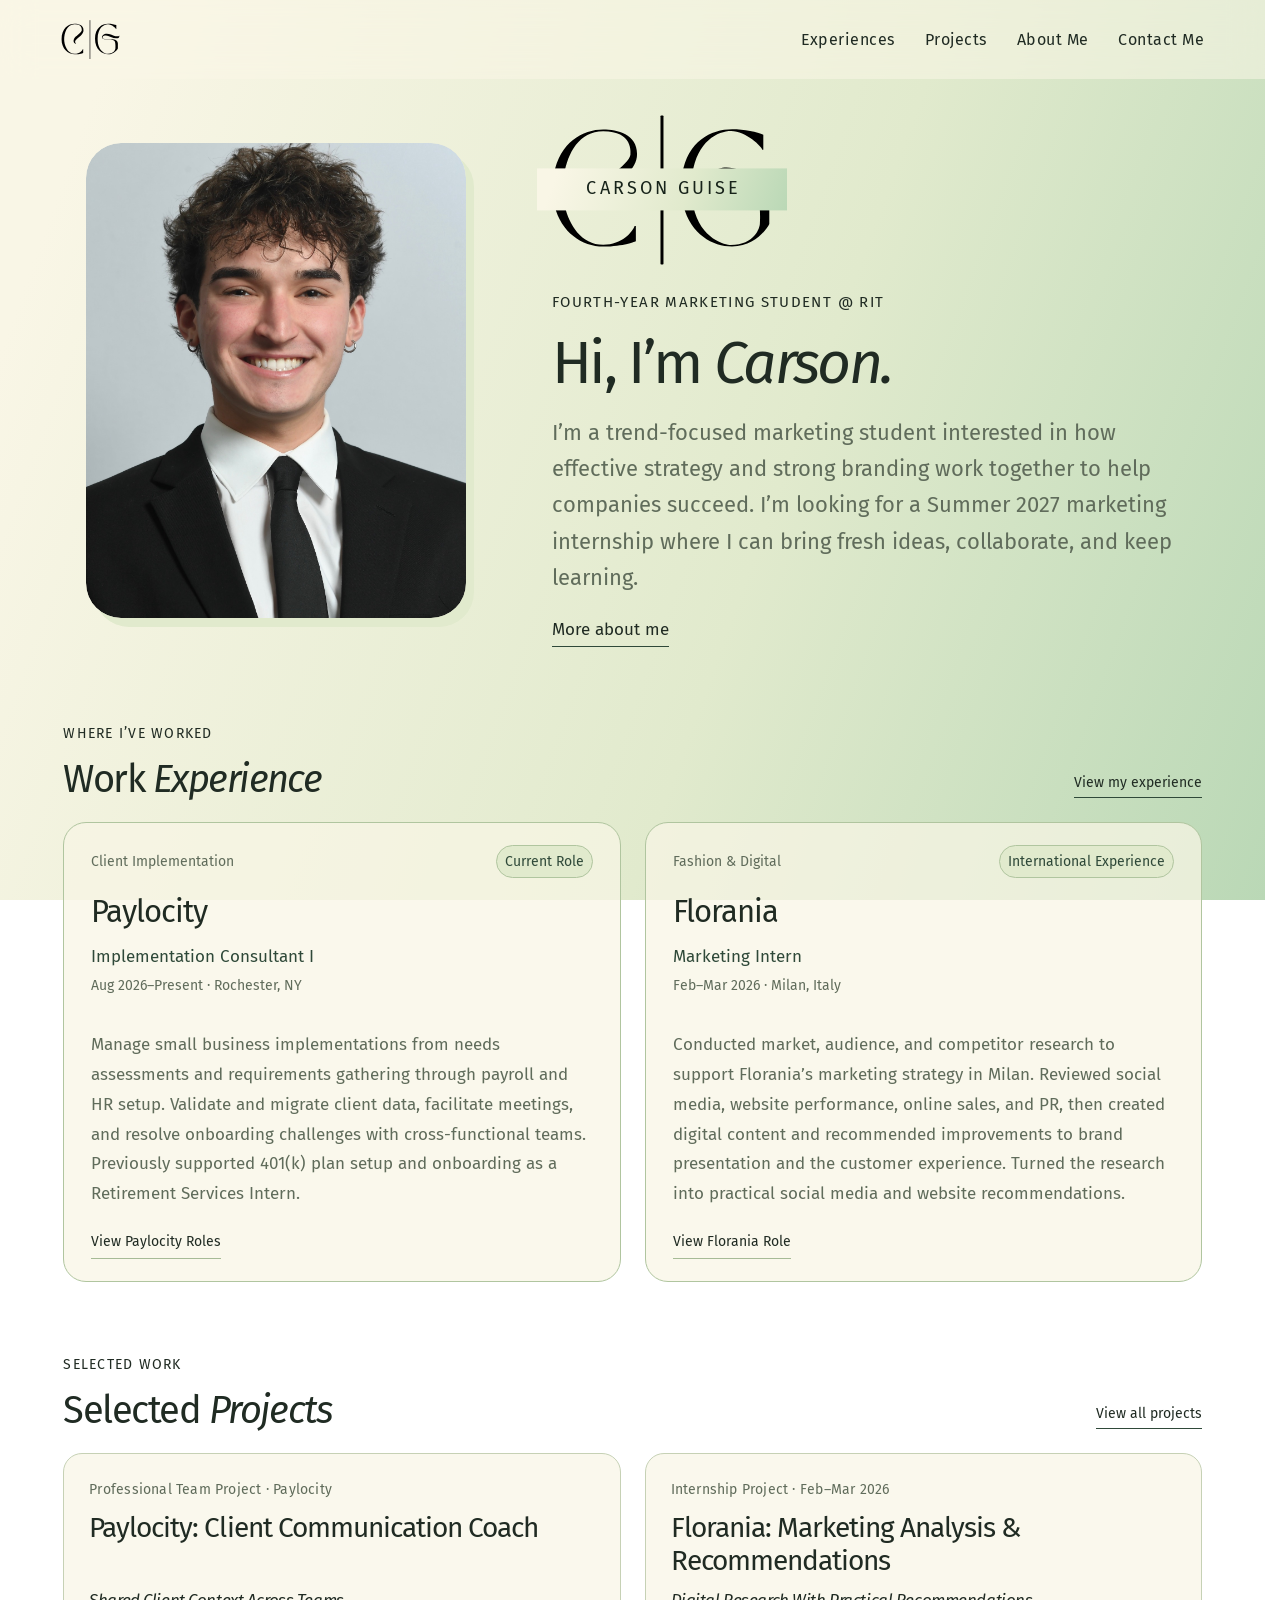
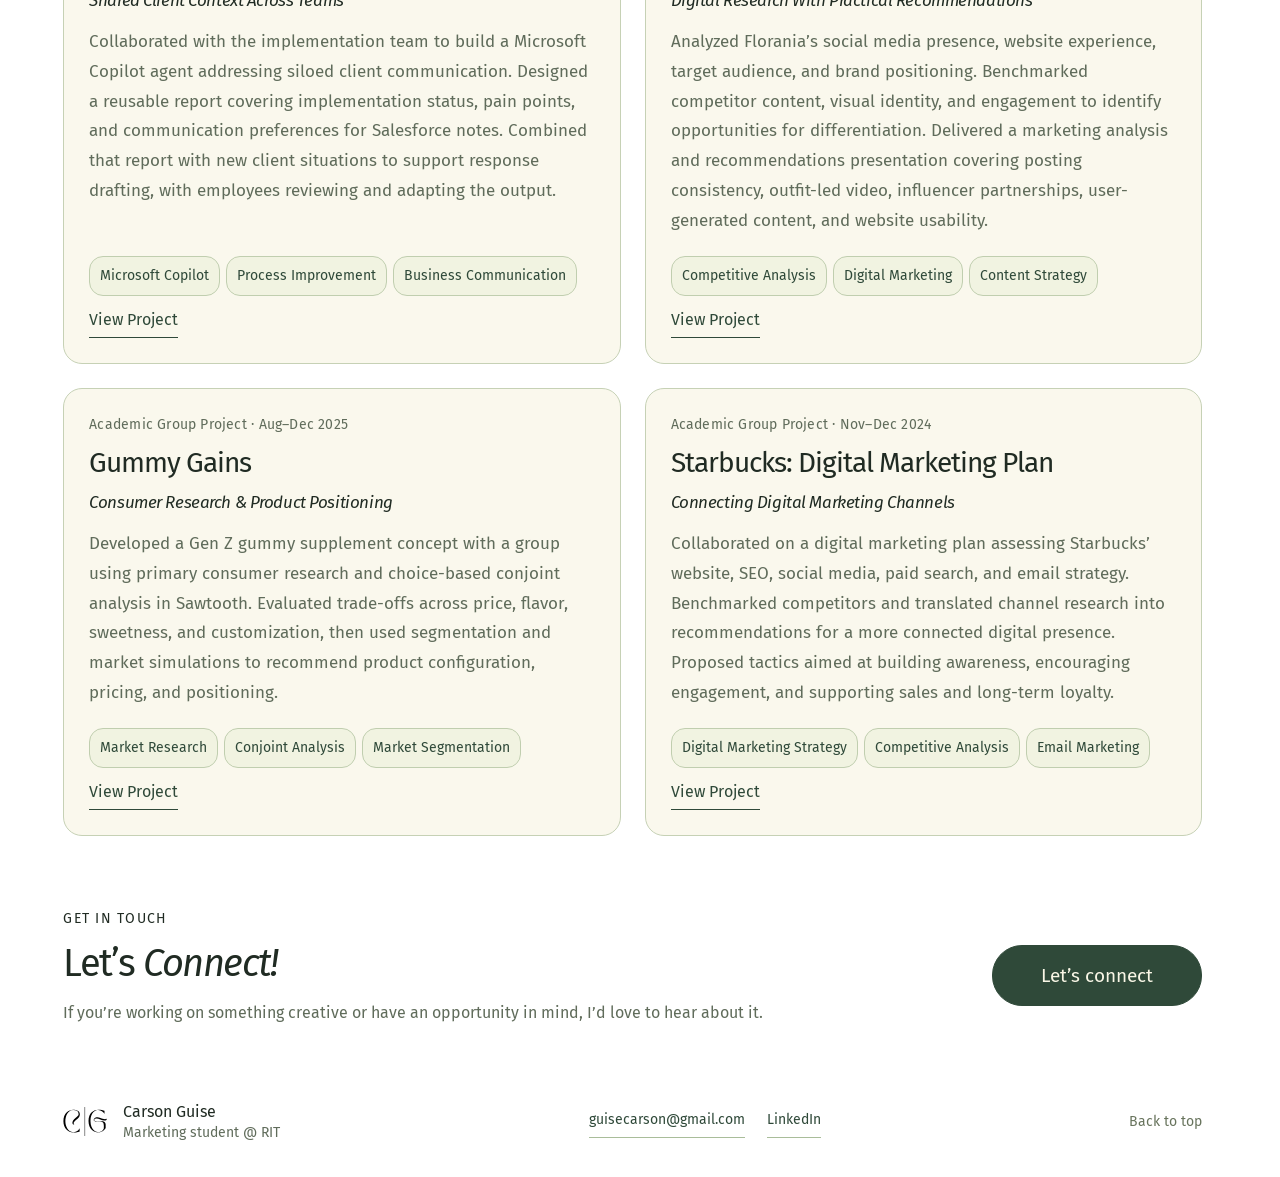
==== index.html @ 983318c9 "11/11 Updated Home Page Projects" ====
<!doctype html>
<html lang="en">
<head>
  <meta charset="utf-8">
  <meta name="viewport" content="width=device-width, initial-scale=1">
  <meta name="robots" content="noindex,nofollow">
  <meta name="description" content="Meet Carson Guise, a fourth-year RIT Marketing student. Explore professional experiences and selected marketing projects.">
  <meta name="theme-color" content="#f9f6e6">
  <title>Carson Guise — RIT Marketing Portfolio</title>
  <link rel="icon" href="cg-full.svg" type="image/svg+xml">
  <link rel="preload" href="FiraSans-Regular.woff" as="font" type="font/woff" crossorigin>
  <style id="portfolio-styles">
@font-face{font-family:'Fira Sans';src:url('FiraSans-Regular.woff') format('woff');font-weight:400;font-style:normal;font-display:swap}
@font-face{font-family:'Fira Sans';src:url('FiraSans-Medium.woff') format('woff');font-weight:500;font-style:normal;font-display:swap}
@font-face{font-family:'Fira Sans';src:url('FiraSans-SemiBold.woff') format('woff');font-weight:600 800;font-style:normal;font-display:swap}
@font-face{font-family:'Fira Sans';src:url('FiraSans-Italic.woff') format('woff');font-weight:400 600;font-style:italic;font-display:swap}
:root{--cream:#f9f6e6;--middle:#e1eacd;--green:#bad8b6;--forest:#2f4939;--ink:#202b23;--muted:#606c5b;--line:#cbd4bb;--soft:#edf0db;--sans:'Fira Sans',Arial,sans-serif;--serif:var(--sans)}
*{box-sizing:border-box}html{scroll-behavior:smooth;scroll-padding-top:100px}body{margin:0;background:var(--cream);color:var(--ink);font-family:var(--sans);-webkit-font-smoothing:antialiased}a{color:inherit;text-decoration:none}button,input{font:inherit}button{cursor:pointer}img{max-width:100%}button,a,input,summary{-webkit-tap-highlight-color:transparent}a:focus-visible,button:focus-visible,input:focus-visible,summary:focus-visible{outline:3px solid var(--forest);outline-offset:5px}::selection{background:var(--green);color:var(--ink)}[hidden]{display:none!important}em,.serif{font-family:var(--sans);font-style:italic;font-weight:400}p{line-height:1.7}.skip-link{position:fixed;top:-80px;left:20px;background:var(--forest);color:var(--cream);z-index:100;padding:14px 20px;border-radius:12px}.skip-link:focus{top:15px}.site-header{height:79px;padding:0 4.8%;display:flex;justify-content:space-between;align-items:center;gap:20px;border-bottom:0;position:sticky;top:0;z-index:10;background:#f9f6e6f5;backdrop-filter:blur(12px)}.identity{display:flex;align-items:center;padding:6px 0}.identity img{width:60px;height:39px;object-fit:contain}nav{display:flex;align-items:center;gap:30px;font-size:16px;font-weight:400;letter-spacing:.03em}nav a{position:relative;padding:10px 0}nav a:after{content:'';position:absolute;bottom:4px;left:0;right:100%;height:1px;background:var(--forest);transition:right .2s}nav a:hover:after{right:0}.student-label{margin:0 0 15px;display:inline-flex;align-items:center;gap:10px;font-size:16px;letter-spacing:.06em}.status-dot{width:7px;height:7px;background:var(--forest);border-radius:50%;display:inline-block}.button{display:inline-flex;align-items:center;justify-content:center;gap:28px;padding:13px 21px;font-size:16px;border:1px solid var(--forest);border-radius:30px;transition:background .2s,transform .2s}.button:hover{transform:translateY(-3px)}.button.primary{background:var(--forest);color:var(--cream)}.button.primary:hover{background:#1f3829}.button.secondary{background:#f9f6e64d;color:var(--forest);border-color:#6c8667}.button.secondary:hover{background:var(--cream)}
.page-section{padding:80px 5%}.eyebrow{text-transform:uppercase;letter-spacing:.09em;font-size:14px;font-weight:400;line-height:1.6;margin:0 0 20px;display:flex;gap:13px;align-items:center}.eyebrow>span{font-size:14px;border:1px solid #a8ba9d;border-radius:50%;width:24px;height:24px;display:inline-flex;align-items:center;justify-content:center;flex:none}.section-heading{display:flex;justify-content:space-between;align-items:flex-end;gap:30px;margin-bottom:32px}.section-heading :is(h1,h2),.about-section :is(h1,h2),.more-section h2{font-size:clamp(34px,3.5vw,51px);font-weight:400;line-height:1.13;letter-spacing:-.035em;margin:0}.section-heading>p{font-size:16px;color:var(--muted);margin:0 0 3px;max-width:280px}.work-section{background:linear-gradient(var(--cream) 35%,#edf0d9 100%)}.work-controls{display:flex;justify-content:space-between;align-items:center;gap:20px;flex-wrap:wrap;padding:18px 0;border-block:0}.filters{display:flex;flex-wrap:wrap;gap:6px}.filter{font-size:14px;line-height:1.4;border:1px solid transparent;border-radius:25px;background:transparent;color:var(--muted);padding:10px 13px;transition:background .18s,border-color .18s}.filter:hover{border-color:#a6bea0;background:var(--middle)}.filter.active{background:var(--forest);color:var(--cream);border-color:var(--forest)}.filter>span{font-size:14px;margin-left:8px;opacity:.8}.search-box{display:flex;align-items:center;gap:11px;border:1px solid #bbc9ad;background:#f9f6e670;border-radius:25px;padding:10px 14px;min-width:215px;color:#53674e}.search-box input{border:0;outline:0;background:transparent;color:var(--ink);font-size:14px;width:175px;line-height:1.4;padding:0}.search-box input::placeholder{color:#65735d}.search-box:focus-within{outline:2px solid var(--forest);outline-offset:2px}.search-box input:focus-visible{outline:0}.result-count{font-size:14px;color:var(--muted);margin:17px 2px 25px}.project-grid{display:grid;grid-template-columns:1fr 1fr;gap:27px}.project-card{min-width:0;border:1px solid #c6d1b5;border-radius:22px;background:var(--cream);overflow:hidden;transition:border-color .2s,box-shadow .2s}.project-card:hover{border-color:#91ad83;box-shadow:0 5px 16px #47613f0d}.project-open{display:block;height:100%;padding:11px}.project-open:focus-visible{outline-offset:-5px;border-radius:20px}.cover{height:310px;padding:24px 26px;position:relative;display:flex;flex-direction:column;justify-content:space-between;overflow:hidden;border-radius:14px}.cover-kicker{font-size:14px;letter-spacing:.1em;position:relative;z-index:2;line-height:1.5}.cover-foot{font-size:14px;letter-spacing:.08em;display:flex;align-items:center;justify-content:space-between;position:relative;z-index:2;line-height:1.5}.cover-foot>span{font-size:18px;line-height:.7}.aeop-cover{background:var(--forest);color:var(--cream)}.aeop-headline{font-size:clamp(30px,3.2vw,46px);line-height:1.1;letter-spacing:-.035em;font-weight:400;position:relative;z-index:1;margin-top:8px}.aeop-headline>span{color:var(--green)}.aeop-stat{display:flex;align-items:flex-end;gap:18px;position:relative;z-index:1}.aeop-stat strong{font-size:47px;font-weight:400;letter-spacing:-.055em;line-height:1.2;color:var(--green)}.aeop-stat strong span{font-size:28px}.aeop-stat>span{font-size:14px;max-width:90px;line-height:1.5;padding-bottom:7px}.aeop-cover:after{content:'';position:absolute;height:275px;width:275px;right:-170px;top:40px;border:1px solid #a9c4a15c;border-radius:50%;box-shadow:0 0 0 25px #2f4939,0 0 0 26px #a9c4a13c,0 0 0 51px #2f4939,0 0 0 52px #a9c4a13c}.gummy-cover{background:var(--middle);color:var(--forest)}.gummy-word{font-size:43px;line-height:1.05;letter-spacing:-.045em;position:relative;z-index:1}.gummy-shapes{position:absolute;display:flex;gap:10px;right:23px;bottom:51px;transform:rotate(-15deg)}.gummy-shapes i{width:58px;height:85px;border-radius:25px;background:#90b28a;box-shadow:inset 3px 4px 6px #ffffff60,inset -5px -5px 8px #254c2625}.gummy-shapes i:nth-child(2){background:var(--green);margin-top:-18px}.gummy-shapes i:nth-child(3){background:#799e74}.gummy-shapes i:nth-child(4){background:#c7dbb2;margin-top:-18px}.chanel-cover{padding:0;background:#e2b8c7}.chanel-cover>img{width:100%;height:100%;object-fit:cover;object-position:center 6%;transition:transform .35s}.concept-badge{position:absolute;left:14px;bottom:14px;border:1px solid #f9f6e6c0;border-radius:20px;background:var(--cream);padding:8px 12px;color:var(--ink);font-size:14px;letter-spacing:.04em;line-height:1.4}.eras-cover{background:#c9dbc1;color:var(--forest)}.ticket-art{position:relative;background:var(--cream);border:1px solid #738a66;border-radius:10px;padding:17px 23px;margin:9px 9px;transform:rotate(-4deg)}.ticket-art:before,.ticket-art:after{content:'';position:absolute;width:20px;height:20px;border:1px solid #738a66;background:#c9dbc1;border-radius:50%;top:calc(50% - 10px)}.ticket-art:before{left:-11px;clip-path:inset(0 0 0 50%)}.ticket-art:after{right:-11px;clip-path:inset(0 50% 0 0)}.ticket-art>span{font-size:14px;letter-spacing:.08em}.ticket-art strong{display:block;font-size:37px;line-height:1.1;letter-spacing:-.04em;font-weight:400;margin:20px 0 17px}.ticket-bottom{display:flex;justify-content:space-between;align-items:center;gap:15px;border-top:1px dashed #879c77;padding-top:12px;font-size:14px;letter-spacing:.04em}.barcode{width:80px;height:23px;display:inline-block;background:repeating-linear-gradient(90deg,var(--forest) 0 1px,transparent 1px 3px,var(--forest) 3px 5px,transparent 5px 6px,var(--forest) 6px 7px,transparent 7px 10px)}.kgh-cover{background:#dbe6c8;color:var(--forest)}.kgh-headline{font-size:43px;line-height:1.06;letter-spacing:-.035em;margin-top:8px;position:relative;z-index:1}.kgh-total{display:flex;flex-direction:column;gap:6px;position:relative;z-index:1}.kgh-total strong{font-weight:400;letter-spacing:-.055em;font-size:58px;line-height:1.1}.kgh-total>span{font-size:14px;letter-spacing:.1em}.kgh-cover:after{content:'♡';font-size:250px;position:absolute;right:20px;top:55px;line-height:1;color:#bdd2b08c;transform:rotate(10deg)}.ethel-cover{background:#bad8b6;color:#2c4731}.ethel-word{font-size:53px;line-height:.98;letter-spacing:-.055em;position:relative;z-index:1}.ethel-path{display:flex;gap:13px;align-items:center;position:relative;z-index:1}.ethel-path span{font-size:14px}.ethel-path i{font-size:17px;font-style:normal}.ethel-cover:after{content:'';height:280px;width:280px;border:1px solid #486c4b50;border-radius:50%;position:absolute;right:-155px;top:40px;box-shadow:0 0 0 18px #bad8b6,0 0 0 19px #486c4b30,0 0 0 38px #bad8b6,0 0 0 39px #486c4b30}.card-meta,.card-title-row,.card-subtitle,.card-summary,.card-bottom{margin-left:13px;margin-right:13px}.card-meta{display:flex;justify-content:space-between;gap:12px;margin-top:20px;margin-bottom:13px;font-size:14px;line-height:1.5;letter-spacing:.015em;color:var(--muted)}.card-meta>span:last-child{white-space:nowrap}.card-title-row{display:flex;justify-content:space-between;align-items:center;gap:12px}.card-title-row h2{font-size:28px;font-weight:400;letter-spacing:-.035em;margin:0}.card-subtitle{font-size:19px;font-weight:400;font-style:italic;line-height:1.35;letter-spacing:-.025em;margin-top:7px;margin-bottom:12px}.card-summary{color:var(--muted);font-size:16px;line-height:1.7;max-width:470px;margin-top:0;margin-bottom:21px;min-height:41px}.card-bottom{display:flex;justify-content:space-between;align-items:flex-start;gap:20px;padding:15px 0 10px;border-top:1px solid var(--line);font-size:14px;line-height:1.5}.card-bottom>span:first-child{font-weight:500}.card-bottom>span:last-child{white-space:nowrap;color:var(--forest)}.empty-state{text-align:center;background:var(--middle);border-radius:25px;padding:50px 20px}.empty-state>span{font-size:50px;line-height:1}.empty-state h3{font-weight:400;font-size:29px;letter-spacing:-.035em;margin:15px 0}.empty-state p{font-size:16px;color:var(--muted);margin-bottom:25px}
.about-section{display:grid;grid-template-columns:1.4fr 1fr;gap:9%;align-items:center;border-top:0;padding-top:90px;padding-bottom:85px}.about-intro :is(h1,h2){margin-bottom:25px}.about-intro :is(h1,h2) em,.more-section h2 em{color:#658a5c}.about-intro>p{font-size:17px;line-height:1.8;color:#4f604a;max-width:590px;margin:0 0 19px}.about-intro>.about-lead{font-size:22px;line-height:1.4;letter-spacing:-.02em;color:var(--ink);margin:0 0 23px}.about-intro>.eyebrow{font-size:14px;margin-bottom:20px}.about-tags{display:flex;gap:7px;flex-wrap:wrap;margin:22px 0 17px}.about-tags>span{border:1px solid #bfceaf;border-radius:22px;padding:8px 12px;font-size:14px;background:#e1eacd60}.text-link{display:inline-flex;align-items:center;justify-content:space-between;gap:35px;border-bottom:1px solid var(--forest);padding:7px 0;font-size:16px}.text-link>span{font-size:16px}.portrait{position:relative;margin:0 0 30px}.portrait>img{display:block;aspect-ratio:3/4;object-fit:cover;object-position:50% 30%;width:100%;height:auto;border-radius:46px;box-shadow:11px 12px 0 var(--middle)}.portrait figcaption{position:absolute;bottom:-22px;right:18px;background:var(--green);border:1px solid #8aa881;border-radius:14px;padding:13px 21px;transform:rotate(5deg);font-size:17px;box-shadow:2px 3px 0 #354a2c15}.portrait figcaption>span{margin-left:24px;font-size:23px}
.experience-section{background:var(--middle);border-block:0}.more-section{display:grid;grid-template-columns:1fr 1.2fr;gap:7%;align-items:center;padding-top:75px;padding-bottom:75px}.more-heading>p:last-child{font-size:17px;color:var(--muted);line-height:1.8;margin:22px 0 0}.music-note{display:grid;grid-template-columns:150px 1fr;gap:26px;align-items:center;background:#e1eacd80;border:1px solid var(--line);border-radius:28px;padding:28px;position:relative}.music-note>.record{width:150px;height:150px;border-radius:50%;background:repeating-radial-gradient(circle,#2f4939 0 3px,#3a5141 3px 4px,#2f4939 4px 7px);display:grid;place-items:center;transform:rotate(-10deg);box-shadow:3px 6px 0 #354a2c1a}.record>span{display:grid;place-content:center;width:60px;height:60px;line-height:1.3;border-radius:50%;background:var(--green);text-align:center;font-size:14px;letter-spacing:.04em;color:var(--forest)}.music-note .eyebrow{font-size:14px;letter-spacing:.07em;margin-bottom:9px}.music-note h3{font-size:33px;font-weight:400;line-height:1.06;letter-spacing:-.04em;margin:0 0 15px}.music-note p:last-child{font-size:14px;line-height:1.75;color:#53664a;margin:0}.contact-section{background:linear-gradient(120deg,var(--middle),var(--green));border-block:0;padding-top:55px;padding-bottom:50px}.contact-heading :is(h1,h2){font-size:clamp(50px,6.4vw,90px);line-height:1.02;font-weight:400;letter-spacing:-.05em;margin:20px 0 40px;position:relative;max-width:950px}.contact-heading :is(h1,h2)>span{display:inline-flex;align-items:center;justify-content:center;width:80px;height:80px;border:1px solid #92ab83;border-radius:50%;font-size:47px;line-height:1;transform:rotate(7deg);margin-left:20px;vertical-align:middle}.contact-bottom{display:flex;justify-content:space-between;align-items:flex-end;gap:30px}.contact-bottom>p{font-size:16px;color:#486140;margin:0;line-height:1.7}.contact-links{display:flex;gap:35px;flex-wrap:wrap;align-items:center}.contact-links a{font-size:16px;padding:10px 0;border-bottom:1px solid #7d9d70;display:flex;justify-content:space-between;gap:35px}.contact-links a span{font-size:18px}.contact-links .email-link{font-size:18px;letter-spacing:-.02em}footer{padding:28px 5%;display:flex;justify-content:space-between;align-items:center;gap:25px;font-size:14px;color:#68745d}.footer-brand{display:flex;align-items:center;gap:15px;font-size:16px;color:var(--ink)}.footer-brand img{width:45px;height:29px;object-fit:contain}.footer-brand small{font-size:14px;color:var(--muted);display:inline-block;margin-top:3px}
body.dialog-open{overflow:hidden}dialog{border:1px solid #b9c9a8;border-radius:22px;background:var(--cream);color:var(--ink);width:min(1000px,calc(100% - 50px));max-height:92dvh;margin:auto;padding:0;overscroll-behavior:contain;box-shadow:0 20px 100px #172b2a40}dialog::backdrop{background:#1d3024a6;backdrop-filter:blur(6px)}.dialog-top{position:sticky;top:0;z-index:5;display:flex;justify-content:space-between;align-items:center;background:var(--cream);border-bottom:0;padding:13px 32px;font-size:14px;letter-spacing:.07em;gap:20px}.dialog-top>button{background:var(--middle);border:1px solid var(--line);border-radius:20px;padding:8px 13px;font-size:14px;display:flex;align-items:center;gap:14px;color:var(--ink)}.dialog-top>button span{font-size:20px;line-height:.7}.case-header{padding:35px 50px 30px}.case-header .eyebrow{font-size:14px;margin-bottom:15px;color:var(--muted)}.case-header h2{font-size:55px;letter-spacing:-.05em;line-height:1.05;font-weight:400;margin:0 0 15px}.case-subtitle{font-size:25px;line-height:1.3;letter-spacing:-.02em;margin:0 0 25px}.case-tags{display:flex;justify-content:space-between;align-items:center;gap:17px;font-size:14px;line-height:1.5}.case-tags>span{border:1px solid #b2c69d;background:#e1eacd70;border-radius:20px;padding:8px 13px}.case-tags button{border:0;border-bottom:1px solid #b2c69d;background:none;padding:8px 0;font-size:14px;white-space:nowrap;color:var(--ink)}.detail-cover{height:350px;margin:0 30px;padding:30px 38px;border-radius:16px}.detail-cover .aeop-headline{font-size:51px}.detail-cover .gummy-word{font-size:57px}.detail-cover .gummy-shapes{right:70px;bottom:60px;gap:13px}.detail-cover .gummy-shapes i{width:85px;height:125px;border-radius:40px}.detail-cover .ticket-art{max-width:460px;align-self:center;width:90%}.detail-cover .ethel-word{font-size:62px}.case-body{padding:35px 50px 40px}.case-context{display:grid;grid-template-columns:1.5fr 1fr;gap:40px;padding-bottom:25px;border-bottom:0}.case-context .eyebrow{font-size:14px;margin-bottom:11px}.case-body p{font-size:16px;line-height:1.8;color:#53644b;margin-top:0}.case-section{display:grid;grid-template-columns:30px 1fr;gap:17px;margin-top:33px}.section-number{font-size:14px;line-height:1.7;border:1px solid #b0c59b;background:var(--middle);border-radius:50%;display:flex;align-items:center;justify-content:center;height:24px;width:24px}.case-section h3{font-size:23px;font-weight:400;line-height:1.2;letter-spacing:-.035em;margin:0 0 17px}.case-section ol{padding-left:17px;margin:0}.case-section li{font-size:16px;line-height:1.75;color:#53644b;padding-left:5px;margin-bottom:11px}.insight-box{background:var(--middle);border:1px solid #c1d0ad;border-radius:19px;padding:25px 28px;margin-top:31px}.insight-box .eyebrow{font-size:14px;color:#4d6443;margin-bottom:13px}.insight-box>p:last-child{font-size:22px;line-height:1.45;letter-spacing:-.025em;color:var(--ink);margin:0}.case-metrics{display:flex;gap:40px;margin:22px 0 25px;flex-wrap:wrap}.case-metrics>div{display:flex;flex-direction:column;gap:7px}.case-metrics strong{font-size:41px;font-weight:400;letter-spacing:-.055em;line-height:1.1;color:var(--forest)}.case-metrics span{font-size:14px;color:var(--muted)}.deliverables{display:flex;gap:10px;flex-wrap:wrap;margin-top:20px}.deliverables>span{font-size:14px;line-height:1.5;padding:8px 12px;background:#e1eacd60;border:1px solid #c1d0ad;border-radius:10px}.skills{display:flex;flex-wrap:wrap;gap:8px}.skills>span{border:1px solid #adc59f;background:#e1eacd60;border-radius:24px;padding:9px 14px;font-size:14px;line-height:1.5}.case-figure{margin:32px 0 20px}.case-figure img{width:100%;height:auto;border-radius:13px;border:1px solid var(--line)}.case-figure figcaption{font-size:14px;line-height:1.7;color:var(--muted);padding:10px 3px 0}.case-figure figcaption a{text-decoration:underline}.source-details{border-top:0;margin-top:31px;padding-top:19px}.source-details summary{font-size:14px;cursor:pointer;padding:7px 0;color:var(--muted)}.source-details p{font-size:14px;margin:14px 0 0}.source-details .text-link{font-size:14px;margin-top:15px}.case-navigation{display:flex;align-items:center;justify-content:space-between;border-top:0;padding:20px 32px;gap:17px;background:#e1eacd50}.case-navigation button{border:1px solid #bbceab;background:var(--cream);border-radius:24px;font-size:14px;padding:10px 15px;color:var(--ink);transition:background .2s}.case-navigation button:hover{background:var(--green)}.case-navigation>span{font-size:14px;color:var(--muted)}.toast{position:fixed;bottom:25px;left:50%;transform:translate(-50%,15px);background:var(--forest);color:var(--cream);padding:13px 22px;border-radius:25px;font-size:16px;line-height:1.5;box-shadow:0 4px 20px #21382220;opacity:0;pointer-events:none;transition:.2s;z-index:100;width:max-content;max-width:90%}.toast.visible{opacity:1;transform:translate(-50%,0)}.dialog-toast{position:sticky;bottom:15px;margin:-58px auto 15px;left:auto;transform:translateY(15px);text-align:center;z-index:10}.dialog-toast.visible{transform:translateY(0)}.copy-fallback{position:absolute;left:0;top:0;width:1px;height:1px;opacity:.01}
@media(min-width:1500px){.site-header,.page-section,footer{padding-left:max(5%,calc((100vw - 1350px)/2));padding-right:max(5%,calc((100vw - 1350px)/2))}.cover{height:350px}}
@media(max-width:1100px){nav{gap:23px;font-size:16px}.section-heading :is(h1,h2),.about-section :is(h1,h2),.more-section h2{font-size:39px}.work-controls{gap:12px}.cover{height:290px;padding:22px}.aeop-headline{font-size:36px}.gummy-word{font-size:36px}.gummy-shapes{right:16px;bottom:45px;gap:7px}.gummy-shapes i{width:48px;height:75px}.ticket-art{padding:15px 19px;margin:10px 4px}.ticket-art strong{font-size:31px}.kgh-headline{font-size:35px}.kgh-total strong{font-size:50px}.ethel-word{font-size:46px}.cover-foot{font-size:14px}.card-title-row h2{font-size:25px}.card-subtitle{font-size:18px}.about-section{gap:6%}.more-section{grid-template-columns:1fr 1.2fr;gap:5%}.music-note{grid-template-columns:105px 1fr;gap:20px;padding:23px}.music-note>.record{width:105px;height:105px}.record>span{width:48px;height:48px;font-size:14px}.music-note h3{font-size:29px}.contact-links{gap:25px}.contact-links .email-link{font-size:17px}}
@media(max-width:800px){html{scroll-padding-top:90px}.site-header{height:auto;min-height:75px;padding:15px 5%;gap:20px}.identity img{width:48px;height:32px}nav{gap:15px;font-size:14px;letter-spacing:0}.student-label{font-size:14px}.page-section{padding-top:60px;padding-bottom:60px}.section-heading{display:block;margin-bottom:26px}.section-heading :is(h1,h2),.about-section :is(h1,h2),.more-section h2{font-size:39px}.section-heading>p{margin-top:20px;max-width:none;font-size:16px}.section-heading>p br{display:none}.work-controls{display:block;padding-block:15px}.filters{gap:5px}.filter{font-size:14px;padding:9px 12px}.search-box{width:100%;margin-top:14px;min-width:0;padding:11px 15px;gap:12px}.search-box input{width:100%;font-size:16px}.project-grid{gap:20px}.project-open{padding:9px}.project-card{border-radius:19px}.cover{height:255px;padding:18px;border-radius:12px}.cover-kicker{font-size:14px}.cover-foot{font-size:14px}.aeop-headline{font-size:29px}.aeop-stat{gap:10px}.aeop-stat strong{font-size:34px}.aeop-stat strong span{font-size:22px}.aeop-stat>span{font-size:14px;max-width:65px;padding-bottom:5px}.gummy-word{font-size:29px}.gummy-shapes{right:13px;bottom:42px;gap:6px}.gummy-shapes i{width:36px;height:60px}.ticket-art{padding:11px 14px;margin:7px 2px}.ticket-art>span{font-size:14px}.ticket-art strong{font-size:26px;margin:17px 0 15px}.ticket-bottom{font-size:14px;gap:10px}.barcode{width:45px;height:20px}.kgh-headline{font-size:28px}.kgh-total strong{font-size:39px}.kgh-total>span{font-size:14px}.ethel-word{font-size:38px}.ethel-path{gap:8px}.ethel-path span{font-size:14px}.concept-badge{left:8px;bottom:9px;padding:7px 9px;font-size:14px}.card-meta,.card-title-row,.card-subtitle,.card-summary,.card-bottom{margin-left:9px;margin-right:9px}.card-meta{font-size:14px;margin-top:17px}.card-title-row h2{font-size:22px}.card-subtitle{font-size:17px}.card-summary{font-size:14px;min-height:55px;margin-bottom:17px}.card-bottom{font-size:14px;flex-direction:column;gap:9px;padding-bottom:8px}.about-section{grid-template-columns:1.2fr 1fr;gap:6%;align-items:start}.about-intro>p{font-size:16px}.about-intro>.about-lead{font-size:19px}.portrait{margin-top:75px}.portrait>img{border-radius:30px;box-shadow:8px 9px 0 var(--middle)}.portrait figcaption{font-size:16px;padding:11px 13px;right:9px}.portrait figcaption>span{font-size:17px;margin-left:15px}.about-tags>span{font-size:14px;padding:7px 10px}.more-section{grid-template-columns:1fr;gap:28px}.more-heading>p:last-child{font-size:16px;margin-top:18px}.more-heading>p:last-child br{display:none}.music-note{grid-template-columns:140px 1fr;padding:25px;gap:30px}.music-note>.record{width:140px;height:140px}.record>span{width:55px;height:55px;font-size:14px}.music-note h3{font-size:33px}.music-note p:last-child{font-size:16px}.contact-heading :is(h1,h2){font-size:62px}.contact-heading :is(h1,h2)>span{width:59px;height:59px;font-size:36px}.contact-bottom{display:block}.contact-links{margin-top:25px;gap:35px}.contact-links .email-link{font-size:18px}.contact-bottom>p{font-size:16px}footer{flex-wrap:wrap;gap:23px}footer>a:last-child{font-size:14px}.case-header{padding:32px 35px 27px}.case-body{padding:30px 35px}.case-header h2{font-size:48px}.case-subtitle{font-size:24px}.detail-cover{margin:0 20px;height:310px;padding:26px 30px}.detail-cover .aeop-headline{font-size:42px}.detail-cover .gummy-word{font-size:48px}.detail-cover .gummy-shapes{right:38px;bottom:50px;gap:11px}.detail-cover .gummy-shapes i{width:65px;height:95px;border-radius:32px}.detail-cover .cover-kicker{font-size:14px}.detail-cover .cover-foot{font-size:14px}.detail-cover .kgh-headline{font-size:38px}.detail-cover .kgh-total strong{font-size:52px}.detail-cover .ethel-word{font-size:54px}.detail-cover .ticket-art{max-width:380px;padding:20px}.detail-cover .ticket-art strong{font-size:33px}.case-context{gap:25px}.insight-box>p:last-child{font-size:21px}}
@media(max-width:600px){html{scroll-padding-top:110px}.site-header{padding:11px 5%;gap:12px;align-items:flex-start}.identity{padding-top:5px}.identity img{width:43px;height:29px}nav{justify-content:flex-end;gap:4px 16px;flex-wrap:wrap;max-width:290px;font-size:14px}nav a{padding:6px 0}.student-label{font-size:14px;letter-spacing:.04em;gap:8px}.status-dot{width:6px;height:6px}.button{font-size:14px;padding:12px 17px;gap:18px}.page-section{padding-top:48px;padding-bottom:48px}.eyebrow{font-size:14px;margin-bottom:18px;gap:10px}.eyebrow>span{font-size:14px;width:22px;height:22px}.section-heading :is(h1,h2),.about-section :is(h1,h2),.more-section h2{font-size:34px;line-height:1.16}.section-heading>p{font-size:16px;line-height:1.7;margin-top:17px}.filters{gap:5px}.filter{font-size:14px;padding:9px 11px}.result-count{font-size:14px;margin-top:15px;margin-bottom:19px}.project-grid{grid-template-columns:1fr;gap:23px}.project-card{border-radius:22px}.project-open{padding:10px}.cover{height:300px;padding:24px;border-radius:14px}.cover-kicker{font-size:14px}.cover-foot{font-size:14px}.aeop-headline{font-size:40px}.aeop-stat{gap:17px}.aeop-stat strong{font-size:45px}.aeop-stat strong span{font-size:28px}.aeop-stat>span{font-size:14px;max-width:85px;padding-bottom:7px}.gummy-word{font-size:40px}.gummy-shapes{right:20px;bottom:53px;gap:8px}.gummy-shapes i{width:48px;height:78px;border-radius:24px}.ticket-art{padding:17px 22px;margin:9px 7px}.ticket-art>span{font-size:14px}.ticket-art strong{font-size:34px;margin:19px 0 16px}.ticket-bottom{font-size:14px}.barcode{width:65px;height:23px}.kgh-headline{font-size:38px}.kgh-total strong{font-size:52px}.kgh-total>span{font-size:14px}.ethel-word{font-size:50px}.ethel-path{gap:12px}.ethel-path span{font-size:14px}.concept-badge{left:12px;bottom:12px;padding:8px 10px;font-size:14px}.card-meta,.card-title-row,.card-subtitle,.card-summary,.card-bottom{margin-left:11px;margin-right:11px}.card-meta{font-size:14px;margin-top:17px}.card-title-row h2{font-size:27px}.card-subtitle{font-size:18px;line-height:1.4}.card-summary{font-size:16px;min-height:0;margin-bottom:20px}.card-bottom{font-size:14px;flex-direction:row;gap:15px;line-height:1.6;padding-block:14px 9px}.card-bottom>span:first-child{max-width:62%}.about-section{grid-template-columns:1fr;gap:34px}.about-intro>.eyebrow{font-size:14px}.about-intro>.about-lead{font-size:22px}.about-intro>p{font-size:16px;max-width:100%}.about-tags>span{font-size:14px;padding:8px 11px}.portrait{margin:0 auto 20px;width:84%;max-width:360px}.portrait>img{border-radius:36px}.portrait figcaption{font-size:17px;right:10px;bottom:-16px;padding:12px 17px}.portrait figcaption>span{font-size:20px;margin-left:20px}.more-section{gap:25px}.more-heading>p:last-child{font-size:16px}.music-note{grid-template-columns:90px 1fr;gap:22px;padding:23px 20px;border-radius:23px}.music-note>.record{width:90px;height:90px}.record>span{width:40px;height:40px;font-size:14px}.music-note .eyebrow{font-size:14px;margin-bottom:9px;letter-spacing:.03em}.music-note h3{font-size:29px}.music-note p:last-child{font-size:14px;line-height:1.75}.contact-heading :is(h1,h2){font-size:48px;margin:22px 0 30px}.contact-heading :is(h1,h2)>span{width:45px;height:45px;font-size:29px;margin-left:12px}.contact-links{display:flex;gap:18px 30px;margin-top:22px}.contact-links .email-link{font-size:19px;gap:25px}.contact-links a{font-size:16px;padding:10px 0}.contact-bottom>p{font-size:16px}footer{padding:24px 5%;gap:22px}.footer-brand{font-size:14px;gap:12px}.footer-brand small{font-size:14px}.footer-brand img{width:40px;height:27px}.case-header{padding:28px 24px 25px}.case-header h2{font-size:40px}.case-header .eyebrow{font-size:14px}.case-subtitle{font-size:21px}.case-tags{flex-wrap:wrap;gap:12px}.case-tags>span{font-size:14px;padding:7px 10px}.case-tags button{font-size:14px}dialog{width:calc(100% - 16px);max-height:96dvh;border-radius:17px}.dialog-top{padding:12px 18px;gap:10px;font-size:14px}.dialog-top>button{font-size:14px;padding:7px 10px;gap:10px}.detail-cover{margin:0 13px;padding:23px;height:270px;border-radius:12px}.detail-cover .cover-kicker{font-size:14px}.detail-cover .cover-foot{font-size:14px}.detail-cover .aeop-headline{font-size:35px}.detail-cover .aeop-stat strong{font-size:39px}.detail-cover .aeop-stat>span{font-size:14px}.detail-cover .gummy-word{font-size:35px}.detail-cover .gummy-shapes{right:20px;bottom:49px;gap:7px}.detail-cover .gummy-shapes i{width:42px;height:67px;border-radius:23px}.detail-cover .ticket-art{padding:15px;width:98%;margin:8px 0}.detail-cover .ticket-art strong{font-size:29px}.detail-cover .kgh-headline{font-size:32px}.detail-cover .kgh-total strong{font-size:46px}.detail-cover .ethel-word{font-size:46px}.detail-cover .ethel-path{gap:10px}.detail-cover .ethel-path span{font-size:14px}.case-body{padding:28px 24px 32px}.case-context{grid-template-columns:1fr;gap:16px;padding-bottom:19px}.case-context .eyebrow{font-size:14px;margin-bottom:9px}.case-body p,.case-section li{font-size:16px;line-height:1.8}.case-section{grid-template-columns:23px 1fr;gap:10px;margin-top:28px}.section-number{width:22px;height:22px;font-size:14px;margin-top:1px}.case-section h3{font-size:21px;margin-bottom:16px}.insight-box{padding:21px;margin-top:27px;border-radius:15px}.insight-box .eyebrow{font-size:14px}.insight-box>p:last-child{font-size:20px;line-height:1.4}.case-metrics{gap:27px}.case-metrics strong{font-size:34px}.case-metrics span{font-size:14px}.deliverables{gap:7px}.deliverables>span{font-size:14px;padding:7px 10px}.skills{gap:7px}.skills>span{font-size:14px;padding:8px 11px}.source-details summary{font-size:14px}.source-details p{font-size:14px}.case-navigation{padding:16px 18px;gap:10px}.case-navigation button{font-size:14px;padding:10px 11px}.case-navigation>span{font-size:14px}.toast{font-size:14px;padding:13px 20px}.case-figure figcaption{font-size:14px}.source-details .text-link{font-size:14px}}
@media(max-width:370px){.section-heading :is(h1,h2),.about-section :is(h1,h2),.more-section h2{font-size:31px}.filter{padding:8px 9px;font-size:14px}.cover{height:270px;padding:20px}.aeop-headline{font-size:35px}.gummy-word{font-size:35px}.ticket-art strong{font-size:29px}.ticket-art{padding:15px}.kgh-headline{font-size:33px}.ethel-word{font-size:45px}.card-bottom{font-size:14px;gap:10px}.contact-heading :is(h1,h2){font-size:42px}.contact-heading :is(h1,h2)>span{width:39px;height:39px;font-size:25px;margin-left:8px}.contact-links .email-link{font-size:17px}.music-note{grid-template-columns:70px 1fr;gap:17px;padding:22px 17px}.music-note>.record{width:70px;height:70px}.record>span{width:32px;height:32px;font-size:14px}.case-header h2{font-size:36px}.detail-cover{padding:20px}.detail-cover .gummy-word{font-size:32px}.case-navigation{gap:7px;padding:16px 12px}.case-navigation button{padding:9px;font-size:14px}}
@media(prefers-reduced-motion:reduce){html{scroll-behavior:auto}*,*:before,*:after{transition:none!important;animation:none!important}}

@media(max-width:600px){.filter{min-height:37px}.search-box{min-height:42px}}

/* Shared canvas: every section reveals the same viewport-aligned gradient. */
:root{--page-gradient:linear-gradient(110deg,var(--cream) 8%,var(--middle) 60%,var(--green) 100%)}
body{background:var(--page-gradient);background-attachment:fixed}
.site-header{background:#f9f6e68f;backdrop-filter:blur(16px)}
.hero,.about-section,.experience-section,.work-section,.more-section,.contact-section,footer{background:transparent}
/* A compact introduction, with the personal brand beside the message. */
.hero{position:relative;display:grid;grid-template-columns:1.14fr .86fr;align-items:center;gap:7%;padding:43px 5% 46px;min-height:0}
.hero-copy{min-width:0}
.hero .student-label{margin:0 0 18px;font-size:14px;line-height:1.6;letter-spacing:.035em}
.hero h1{font-size:clamp(43px,4.8vw,67px);font-weight:400;line-height:1.08;letter-spacing:-.045em;margin:0 0 20px}
.hero h1 em{text-decoration:underline;text-decoration-thickness:4px;text-underline-offset:9px;text-decoration-color:#a7c59c}
.hero-description{font-size:17px;line-height:1.75;max-width:480px;margin:0 0 24px;color:#4d6245}
.hero-actions{display:flex;align-items:center;gap:11px;flex-wrap:wrap}
.hero-brand{width:min(100%,370px);aspect-ratio:356/246;justify-self:center;position:relative;display:grid;place-items:center}
.hero-brand>img{width:100%;height:100%;object-fit:contain;display:block;transition:transform .25s}
.hero-brand:hover>img{transform:translateY(-3px)}
.name-band{position:absolute;top:49.6%;left:-7%;width:114%;transform:translateY(-50%);font-size:26px;letter-spacing:.2em;text-transform:uppercase;text-align:center;font-weight:400;line-height:1.4;background:var(--page-gradient);background-attachment:fixed;padding:11px 8px;margin:0;text-indent:.2em;color:#17231a}
.about-section{grid-template-columns:1.5fr .9fr;padding-top:49px;padding-bottom:53px;gap:9%;align-items:center}
.about-section .portrait{width:100%;max-width:315px;justify-self:center;margin:0 0 20px}
.about-section .portrait>img{aspect-ratio:4/5;border-radius:35px}
.about-intro>p{font-size:16px;line-height:1.8;margin-bottom:16px}
.about-intro>.about-lead{font-size:21px;line-height:1.4;margin-bottom:19px}
.about-intro :is(h1,h2){margin-bottom:21px}
.about-tags{margin:18px 0 12px}
/* The three professional experiences lead the selected-project gallery. */
.experience-section{padding-top:55px;padding-bottom:65px;border-block:0}
.experience-section .section-heading>p{max-width:310px}
.experience-grid{display:grid;grid-template-columns:repeat(3,minmax(0,1fr));gap:20px;align-items:start;margin-top:35px}
.experience-card{background:#f9f6e6b5;border:1px solid #a8bf99;border-radius:23px;padding:24px;min-width:0;display:flex;flex-direction:column;box-shadow:0 7px 20px #3c5c2a06;transition:background .2s,box-shadow .2s}
.experience-card:hover{background:#f9f6e6df;box-shadow:0 9px 25px #3c5c2a0c}
.experience-area{display:flex;justify-content:space-between;gap:10px;font-size:14px;line-height:1.5;text-transform:uppercase;letter-spacing:.04em;color:#607752;margin:0 0 31px}
.experience-area>span{color:#70855f}
.experience-card>h2{font-size:30px;font-weight:400;line-height:1.1;letter-spacing:-.04em;margin:0 0 19px;min-height:34px}
.experience-role{min-height:67px;margin-bottom:13px}
.experience-role>p{font-size:16px;line-height:1.45;margin:0 0 7px;color:#324c2d}
.experience-role>span{font-size:14px;line-height:1.6;color:#697a5b;display:block}
.experience-summary{font-size:16px;line-height:1.75;color:#526648;margin:0 0 21px;min-height:84px}
.experience-focus{display:flex;flex-wrap:wrap;gap:6px;margin:0 0 24px;min-height:52px;align-content:start}
.experience-focus>span{font-size:14px;border:1px solid #c0cead;background:#e1eacd70;border-radius:18px;padding:6px 9px;line-height:1.4}
.experience-details{border-top:1px solid #bdcba9;margin-top:auto}
.experience-details>summary{display:flex;justify-content:space-between;align-items:center;gap:12px;list-style:none;cursor:pointer;padding:16px 0 2px;font-size:14px;line-height:1.5;color:var(--forest);min-height:44px}
.experience-details>summary::-webkit-details-marker{display:none}
.expand-icon{width:25px;height:25px;border:1px solid #afc29f;border-radius:50%;display:grid;place-items:center;background:var(--middle);font-size:18px;line-height:1;transition:transform .2s}
.experience-details[open] .expand-icon{transform:rotate(45deg)}
.experience-details>div{padding-top:18px}
.experience-details p,.experience-details li{font-size:16px;line-height:1.8;color:#526648}
.experience-details p{margin:0 0 15px}
.experience-details ul{margin:0;padding-left:17px}
.experience-details li{padding-left:3px;margin:0 0 11px}
.experience-details .text-link{font-size:14px;margin-top:7px;gap:12px;width:100%;line-height:1.7}
.work-section{padding-top:65px}
.more-section{border-top:0}
dialog{background:var(--page-gradient);background-attachment:fixed}
@media(min-width:1500px){.hero{padding-left:max(5%,calc((100vw - 1350px)/2));padding-right:max(5%,calc((100vw - 1350px)/2));padding-top:50px;padding-bottom:50px}.hero-brand{width:400px}}
@media(max-width:1100px){.hero{gap:5%;padding-top:38px;padding-bottom:40px}.hero h1{font-size:50px}.hero-description{font-size:16px}.hero .student-label{font-size:14px}.name-band{font-size:22px}.experience-grid{gap:15px}.experience-card{padding:22px 19px}.experience-card>h2{font-size:26px}.experience-role{min-height:81px}.experience-summary{min-height:105px}.experience-focus{min-height:80px}.about-section{gap:7%}}
@media(max-width:800px){.hero{grid-template-columns:1.2fr .8fr;gap:5%;padding-top:34px;padding-bottom:38px}.hero h1{font-size:43px}.hero .student-label{font-size:14px;gap:7px;line-height:1.7}.hero-description{font-size:16px;line-height:1.7;margin-bottom:20px}.hero-actions{gap:8px}.hero-actions .button{font-size:14px;padding:11px 14px;gap:14px}.name-band{font-size:17px;padding:8px 6px;letter-spacing:.15em}.about-section{grid-template-columns:1.35fr 1fr;padding-block:44px;gap:7%}.about-section .portrait{margin-top:0;width:100%}.about-intro>.about-lead{font-size:19px}.experience-grid{grid-template-columns:1fr;gap:17px;margin-top:28px}.experience-card{padding:25px;display:grid;grid-template-columns:1fr 1fr;gap:0 32px}.experience-area{grid-column:1/-1;margin-bottom:23px}.experience-card>h2{font-size:31px;margin-bottom:15px}.experience-role{grid-column:1;grid-row:3;min-height:0;margin-bottom:22px}.experience-summary{grid-column:2;grid-row:2/4;min-height:0;font-size:16px;margin-bottom:20px;align-self:start}.experience-focus{grid-column:1;min-height:0;margin-bottom:0;align-self:center}.experience-details{grid-column:2;border-top:1px solid #b9c8a6;grid-row:4;align-self:start;margin:0}.experience-details>div{padding-top:14px}.experience-details>summary{padding-top:12px}.experience-section{padding-top:45px;padding-bottom:50px}.work-section{padding-top:50px}}
@media(max-width:600px){.hero{display:flex;flex-direction:column-reverse;gap:25px;padding:24px 6% 35px;min-height:0;text-align:center}.hero-copy{width:100%}.hero .student-label{justify-content:center;display:flex;font-size:14px;margin-bottom:16px;line-height:1.6}.hero h1{font-size:39px;line-height:1.1;margin-bottom:17px}.hero h1 em{text-decoration-thickness:3px;text-underline-offset:7px}.hero-description{max-width:340px;font-size:16px;line-height:1.75;margin:0 auto 23px}.hero-actions{justify-content:center;gap:9px}.hero-actions .button{font-size:14px;padding:12px 15px;gap:15px}.hero-brand{width:185px;flex:none;align-self:center}.name-band{font-size:17px;padding:6px 5px;letter-spacing:.16em;left:-8%;width:116%}.about-section{grid-template-columns:1fr;gap:31px;padding-top:40px;padding-bottom:45px}.about-section .portrait{width:78%;max-width:280px;margin:0 auto 15px}.about-intro>.about-lead{font-size:21px}.about-intro>p{font-size:16px}.experience-section .section-heading>p{max-width:100%}.experience-card{display:flex;padding:25px;gap:0}.experience-area{margin-bottom:27px}.experience-card>h2{font-size:31px;min-height:0}.experience-role{min-height:0;margin-bottom:19px}.experience-role>p{font-size:17px}.experience-role>span{font-size:14px}.experience-summary{min-height:0;font-size:16px;margin-bottom:22px}.experience-focus{margin-bottom:22px;min-height:0;align-self:auto}.experience-focus>span{font-size:14px;padding:7px 10px}.experience-details{margin-top:auto;width:100%}.experience-details>summary{font-size:16px;padding-top:14px}.experience-details>div{padding-top:16px}.experience-details p,.experience-details li{font-size:16px;line-height:1.8}.work-section{padding-top:46px}}
@media(max-width:370px){.hero{padding-top:23px;padding-bottom:32px;gap:21px}.hero h1{font-size:35px}.hero-brand{width:165px}.name-band{font-size:16px}.hero .student-label{font-size:14px}.hero-actions .button{font-size:14px;padding:12px 13px;gap:11px}.experience-card{padding:23px}.experience-card>h2{font-size:29px}}

/* Separate pages share the same layout, canvas, and quiet navigation. */
body{min-height:100svh;display:flex;flex-direction:column}
.site-header,footer{flex-shrink:0}
main{flex:1;min-width:0}
nav a[aria-current="page"]::after{right:0}
.page-title{font-size:clamp(34px,3.5vw,51px);font-weight:400;line-height:1.13;letter-spacing:-.035em;margin:0}
.home-experience-preview{display:flex;align-items:center;justify-content:space-between;gap:30px;padding:29px 5% 36px;border-top:0}
.home-experience-preview .eyebrow{margin:0 0 12px}
.home-companies{display:flex;gap:20px;align-items:center;font-size:22px;line-height:1.4;letter-spacing:-.025em;margin:0}
.home-companies i{font-style:normal;color:#8da17c;font-size:17px}
.home-experience-preview .text-link{white-space:nowrap;flex-shrink:0}
.page-experiences .experience-section,.page-projects .work-section{border-top:0;padding-top:58px}
.page-about .about-section{border-top:0;padding-top:58px}
.page-contact main{display:flex;flex-direction:column;justify-content:center}
.page-contact .contact-section{border:0;width:100%}
@media(min-width:1500px){.home-experience-preview{padding-left:max(5%,calc((100vw - 1350px)/2));padding-right:max(5%,calc((100vw - 1350px)/2))}}
@media(max-width:1100px){.home-companies{font-size:19px;gap:14px}.home-experience-preview .text-link{font-size:14px;gap:18px}}
@media(max-width:800px){.home-experience-preview{gap:23px}.home-companies{flex-wrap:wrap;font-size:18px;gap:12px}.home-experience-preview .text-link{white-space:normal;min-width:125px;max-width:160px}}
@media(max-width:600px){.home-experience-preview{padding:25px 6% 32px;align-items:flex-end;gap:20px}.home-experience-preview .eyebrow{font-size:14px}.home-companies{display:flex;flex-direction:column;align-items:flex-start;gap:6px;font-size:18px}.home-companies i{display:none}.home-experience-preview .text-link{font-size:14px;max-width:135px;min-width:0;gap:15px}.page-experiences .experience-section,.page-projects .work-section,.page-about .about-section{padding-top:39px}}
html{scrollbar-gutter:stable}

/* Extended work history, education, and a browsable project collection. */
select{font:inherit;color:inherit}select:focus-visible{outline:3px solid var(--forest);outline-offset:4px}
.page-jumps{display:flex;flex-wrap:wrap;gap:12px 24px;font-size:14px;color:var(--forest);margin-top:-10px}
.page-jumps a{padding:7px 0;border-bottom:1px solid #afc29f}
.role-block+.role-block{margin-top:25px;padding-top:23px;border-top:0}
.role-block h3{font-size:17px;line-height:1.4;font-weight:500;margin:0 0 6px}
.experience-details .role-period,.experience-details .role-tools{font-size:14px;line-height:1.7;color:var(--muted)}
.history-section{padding-top:55px;border-bottom:0}
.history-list{border-top:0}
.history-item{display:grid;grid-template-columns:1fr 1.3fr;gap:10%;padding:29px 0;border-bottom:0}
.history-company .eyebrow{font-size:14px;margin-bottom:10px}
.history-company h3{font-size:23px;line-height:1.25;letter-spacing:-.025em;font-weight:400;margin:0 0 11px;max-width:380px}
.history-company>p:last-child{font-size:14px;color:var(--muted);margin:0;line-height:1.8}
.history-description>p{font-size:16px;margin:0 0 13px;max-width:550px}
.history-description summary{display:flex;justify-content:space-between;align-items:center;gap:16px;cursor:pointer;list-style:none;font-size:14px;min-height:42px;color:var(--forest)}
.history-description summary::-webkit-details-marker{display:none}
.history-description summary>span{font-size:23px;transition:transform .2s}
.history-description details[open] summary>span{transform:rotate(45deg)}
.history-description details>div{padding-top:7px}
.history-description ul{padding-left:17px;margin:0 0 20px;font-size:16px;line-height:1.8;color:var(--muted)}
.history-description li{margin-bottom:10px}
.history-description .experience-focus{min-height:0;margin-bottom:12px}
.history-description .text-link{font-size:14px;margin-top:8px}
.history-education-link{margin-top:30px}
.education-section{border-top:0;padding-top:55px;padding-bottom:60px}
.education-grid{display:grid;grid-template-columns:1fr 1fr;gap:25px}
.education-card{background:#f9f6e6ab;border:1px solid #aec39e;border-radius:24px;padding:32px;min-width:0}
.education-card>.eyebrow{font-size:14px;margin-bottom:19px}
.education-card h3{font-size:30px;font-weight:400;letter-spacing:-.035em;line-height:1.2;margin:0 0 13px}
.education-card .education-degree{font-size:17px;margin:0 0 7px;line-height:1.5}
.education-card .education-period{font-size:14px;margin:0 0 23px;color:var(--muted)}
.education-card p{font-size:16px;line-height:1.8}
.education-gpa{display:flex;align-items:center;gap:14px;border-block:0;padding:19px 0;margin:0 0 23px!important}
.education-gpa strong{font-size:37px;font-weight:400;letter-spacing:-.04em;line-height:1}
.education-gpa strong>span{font-size:17px;color:var(--muted)}
.education-gpa>span{font-size:14px;letter-spacing:.08em}
.education-details{display:flex;gap:30px;margin:0 0 26px}
.education-details dt{font-size:14px;letter-spacing:.06em;text-transform:uppercase;color:var(--muted);margin-bottom:8px}
.education-details dd{margin:0;font-size:16px;line-height:1.7}
.education-card h4{font-size:16px;font-weight:500;margin:0 0 12px}
.education-card ul{font-size:16px;line-height:1.7;padding-left:17px;margin:0}
.education-card li{margin-bottom:7px}
.study-route{display:flex;justify-content:space-between;align-items:center;gap:10px;padding:25px 0;margin:0 0 21px;border-block:0}
.study-route>span{font-size:23px;letter-spacing:-.03em}
.study-route small{font-size:14px;display:block;letter-spacing:0;margin-top:7px;color:var(--muted)}
.study-route i{font-size:21px;font-style:normal;color:#819771}
.education-abroad .text-link{font-size:16px;margin-top:10px;line-height:1.7}
.gallery-tools{display:flex;gap:14px;align-items:center;flex-wrap:wrap}
.sort-box{display:flex;gap:9px;align-items:center;font-size:14px;color:var(--muted)}
.sort-box select{border:1px solid #b8c8a6;background:#f9f6e6ad;border-radius:24px;font-size:14px;padding:10px 26px 10px 13px;min-height:38px;max-width:100%}
.work-controls{align-items:flex-start}
.gallery-more{display:flex;justify-content:center;margin-top:35px}
.project-period{display:flex;justify-content:space-between;align-items:center;gap:15px;font-size:14px;color:var(--muted);margin:12px 17px 0;line-height:1.5}
.featured-label{font-size:14px;padding:3px 8px;border:1px solid #bdcba9;border-radius:12px;background:var(--middle);color:var(--forest)}
.card-meta>span:first-child{max-width:76%;line-height:1.5}
.card-meta>span:last-child{white-space:nowrap}
.editorial-cover{background:var(--middle);color:var(--forest);isolation:isolate}
.editorial-cover:after{content:'';position:absolute;right:-70px;bottom:-105px;width:310px;height:310px;border:1px solid currentColor;border-radius:50%;opacity:.15;z-index:-1}
.editorial-cover.theme-1{background:var(--forest);color:var(--cream)}
.editorial-cover.theme-2{background:#bad8b6;color:#203d2b}
.editorial-cover.theme-3{background:#eaf0d5;color:var(--forest)}
.project-mark{position:absolute;right:21px;top:36px;font-size:115px;letter-spacing:-.1em;font-weight:500;line-height:1;color:currentColor;opacity:.07;z-index:-1;pointer-events:none}
.editorial-title{font-size:clamp(27px,2.6vw,39px);font-weight:400;letter-spacing:-.04em;line-height:1.14;max-width:95%;overflow-wrap:break-word}
.editorial-cover .cover-foot{max-width:100%;gap:14px}
.case-origin{font-size:14px;line-height:1.7;color:var(--muted);margin:0 0 18px}
.detail-cover .editorial-title{font-size:48px;max-width:90%}
.detail-cover .project-mark{font-size:180px;top:29px;right:35px}
@media(min-width:1500px){.history-section,.education-section{padding-left:max(5%,calc((100vw - 1350px)/2));padding-right:max(5%,calc((100vw - 1350px)/2))}}
@media(max-width:900px){.education-card{padding:26px}.education-card h3{font-size:26px}.study-route>span{font-size:20px}.study-route{gap:7px}.history-item{gap:7%}.work-controls{gap:13px}.gallery-tools{width:100%;justify-content:space-between}}
@media(max-width:650px){.education-grid{grid-template-columns:1fr}.education-card{padding:27px 24px}.education-card h3{font-size:29px}.education-section,.history-section{padding-top:40px;padding-bottom:45px}.history-item{grid-template-columns:1fr;gap:18px;padding:25px 0}.history-company h3{font-size:24px;max-width:100%}.history-description>p{font-size:16px}.history-description summary{font-size:16px}.history-description ul{font-size:16px}.history-description .experience-focus>span{font-size:14px}.education-details{gap:28px}.study-route>span{font-size:25px}.page-jumps{gap:6px 19px;font-size:14px;margin-top:-5px}.gallery-tools{gap:12px}.gallery-tools .search-box{flex:1;min-width:180px}.gallery-tools .search-box input{width:100%;min-width:0}.sort-box{gap:6px}.sort-box select{font-size:14px;min-height:42px;padding:9px 8px}.sort-box>span{display:none}.project-period{margin-inline:11px;font-size:14px}.editorial-title{font-size:36px;line-height:1.15}.detail-cover .editorial-title{font-size:32px;max-width:100%}.detail-cover .project-mark{font-size:130px;right:22px;top:35px}.case-origin{font-size:14px}.gallery-more .button{font-size:14px;min-height:44px}.role-block h3{font-size:16px}.project-mark{font-size:110px}.editorial-cover .cover-kicker{font-size:14px}}
@media(max-width:370px){.editorial-title{font-size:31px}.detail-cover .editorial-title{font-size:29px}.gallery-tools .search-box{min-width:160px}.sort-box select{font-size:14px;padding-inline:6px}.education-card h3{font-size:26px}.study-route>span{font-size:23px}}

/* Year-by-year listening, with direct links to Carson's Spotify playlists. */
.more-section{row-gap:38px}
.playlist-collection{grid-column:1/-1;min-width:0}
.playlist-intro{display:flex;justify-content:space-between;align-items:flex-end;gap:24px;margin-bottom:22px}
.playlist-intro>h3{font-size:26px;line-height:1.15;letter-spacing:-.035em;font-weight:400;margin:0}
.playlist-intro>p{font-size:16px;line-height:1.7;color:var(--muted);margin:0}
.playlist-grid{display:grid;grid-template-columns:repeat(5,minmax(0,1fr));gap:15px;list-style:none;padding:0;margin:0}
.playlist-grid>li{min-width:0}
.playlist-card{height:100%;min-height:233px;padding:22px 20px;display:flex;flex-direction:column;justify-content:space-between;background:#f9f6e6ad;border:1px solid #adc39e;border-radius:21px;color:var(--forest);transition:transform .2s,box-shadow .2s,background .2s}
.playlist-card:hover{transform:translateY(-5px);background:var(--cream);box-shadow:0 10px 24px #34522a14}
.playlist-top{display:flex;align-items:center;justify-content:space-between;gap:7px;min-height:23px;font-size:14px;line-height:1.3;text-transform:uppercase;letter-spacing:.06em}
.playlist-badge{font-size:14px;letter-spacing:.02em;border:1px solid #a6bf95;border-radius:16px;padding:5px 7px;text-transform:none;white-space:nowrap;background:#bad8b6;color:#243f28}
.playlist-disc{width:24px;height:24px;border-radius:50%;border:1px solid #adc39e;background:var(--middle);font-size:17px;line-height:1;display:grid;place-items:center}
.playlist-year{font-size:clamp(48px,4.9vw,70px);line-height:1;letter-spacing:-.065em;font-weight:400;margin:28px 0}
.playlist-cta{display:flex;justify-content:space-between;align-items:center;gap:8px;border-top:0;padding-top:15px;font-size:14px;line-height:1.5}
.playlist-cta>span{font-size:16px;line-height:1}
.playlist-latest{background:var(--forest);color:var(--cream);border-color:var(--forest)}
.playlist-latest:hover{background:#243c2c;box-shadow:0 10px 25px #1c3d2520}
.playlist-latest .playlist-year{color:var(--green)}
.playlist-latest .playlist-cta{border-color:#78916c}
.footer-links{display:flex;align-items:center;gap:22px;font-size:14px;line-height:1.6;color:var(--forest)}
.footer-links>a{display:inline-flex;align-items:center;gap:8px;border-bottom:1px solid #a9bd9a;padding:5px 0;transition:border-color .2s}
.footer-links>a:hover{border-color:var(--forest)}
@media(max-width:1050px){.playlist-grid{grid-template-columns:repeat(3,minmax(0,1fr))}.playlist-card{min-height:225px;padding:22px}.playlist-year{font-size:64px}}
@media(max-width:800px){.more-section{row-gap:29px}.playlist-intro>h3{font-size:24px}.playlist-grid{gap:13px}.playlist-card{padding:19px 17px;min-height:214px}.playlist-year{font-size:58px}.playlist-cta{font-size:14px}.footer-links{gap:17px;font-size:14px}}
@media(max-width:650px){.playlist-grid{grid-template-columns:repeat(2,minmax(0,1fr))}.playlist-grid>li:last-child{grid-column:1/-1}.playlist-grid>li:last-child .playlist-card{min-height:170px;position:relative;padding-right:44%}.playlist-grid>li:last-child .playlist-year{margin:15px 0 10px}.playlist-grid>li:last-child .playlist-cta{position:absolute;width:38%;right:20px;bottom:25px}.playlist-intro{align-items:flex-start;flex-direction:column;gap:12px}.playlist-intro>h3{font-size:25px}.playlist-intro>p{font-size:16px}.playlist-top{font-size:14px}.playlist-badge{font-size:14px;padding:4px 6px}.playlist-year{font-size:58px;margin:25px 0}.playlist-cta{font-size:14px}.playlist-card{min-height:210px;padding:20px 17px}}
@media(max-width:600px){.footer-links{order:3;width:100%;font-size:14px;gap:22px;flex-wrap:wrap}.footer-links>a{padding:4px 0}.playlist-intro{margin-bottom:20px}}
@media(max-width:370px){.playlist-year{font-size:49px}.playlist-card{padding:18px 14px;min-height:200px}.playlist-cta{font-size:14px}.playlist-badge{font-size:14px;padding:4px 5px}.playlist-grid>li:last-child .playlist-card{padding-right:43%}.playlist-grid>li:last-child .playlist-cta{right:15px;font-size:14px}}

/* Companies sit on one rail; the roles within each company have their own progression. */
.timeline-section{padding-bottom:60px}
.timeline-toolbar{display:flex;justify-content:space-between;align-items:center;gap:20px;flex-wrap:wrap;margin:0 0 37px;border-block:0;padding:15px 0}
.company-jumps{display:flex;flex-wrap:wrap;align-items:center;justify-content:flex-start;gap:8px 22px;max-width:none;font-size:14px;letter-spacing:0}
.company-jumps a{padding:8px 0;border-bottom:1px solid #a7bc98;line-height:1.5}
.company-jumps a:after{display:none}
.timeline-toggle{font-size:14px;line-height:1.5;border:1px solid #a7bc98;background:#f9f6e699;color:var(--forest);border-radius:25px;padding:10px 16px;min-height:40px}
.timeline-toggle:hover{background:var(--cream)}
.company-timeline{list-style:none;padding:0;margin:0;position:relative}
.company-timeline:before{content:'';position:absolute;left:177px;top:36px;bottom:36px;width:1px;background:#9cb38d}
.company-entry{display:grid;grid-template-columns:155px minmax(0,1fr);gap:45px;position:relative;align-items:start;margin:0 0 32px;scroll-margin-top:105px}
.company-entry:last-child{margin-bottom:0}
.company-entry:after{content:'';position:absolute;top:31px;left:170px;width:14px;height:14px;border:2px solid var(--forest);background:var(--middle);border-radius:50%;box-shadow:0 0 0 6px #e1eacdbf}
.timeline-period{padding-top:23px;color:var(--forest)}
.timeline-year{display:block;font-size:30px;font-weight:400;letter-spacing:-.04em;line-height:1.2;margin-bottom:7px}
.timeline-range{font-size:14px;line-height:1.6;color:var(--muted);display:block}
.company-card{background:#f9f6e6c2;border:1px solid #b1c5a2;border-radius:25px;padding:30px 34px;min-width:0;transition:background .2s,box-shadow .2s}
.company-card:hover{background:#f9f6e6e8;box-shadow:0 6px 22px #3855340a}
.company-heading{display:flex;justify-content:space-between;align-items:flex-start;gap:20px}
.company-heading .eyebrow{font-size:14px;letter-spacing:.055em;margin:0 0 11px}
.company-heading h2{font-size:33px;font-weight:400;line-height:1.15;letter-spacing:-.035em;margin:0;overflow-wrap:break-word}
.company-role-count{border:1px solid #b7c9a6;border-radius:20px;background:var(--middle);padding:7px 11px;font-size:14px;line-height:1.4;white-space:nowrap;margin-top:1px}
.company-note{font-size:16px;line-height:1.7;color:var(--muted);margin:15px 0 26px;max-width:670px}
.company-roles{margin-left:6px}
.timeline-role{position:relative;padding:1px 0 26px 26px;border-left:1px solid #acbf9b;min-width:0}
.timeline-role:last-child{padding-bottom:0;border-left-color:transparent}
.timeline-role:before{content:'';position:absolute;left:-5px;top:8px;width:9px;height:9px;border:1px solid #7d9870;border-radius:50%;background:#f9f6e6}
.timeline-role:first-child:before{background:var(--forest);border-color:var(--forest)}
.timeline-role h3{font-size:20px;font-weight:500;line-height:1.35;letter-spacing:-.015em;margin:0 0 7px}
.timeline-role .role-period{font-size:14px;color:var(--muted);line-height:1.7;margin:0 0 9px}
.timeline-role-summary{font-size:16px;line-height:1.75;color:var(--muted);margin:12px 0}
.role-contributions>summary{display:inline-flex;align-items:center;gap:20px;font-size:14px;line-height:1.5;min-height:38px;color:var(--forest);cursor:pointer;list-style:none;padding:8px 1px}
.role-contributions>summary::-webkit-details-marker{display:none}
.role-contributions>summary>span{display:grid;place-items:center;border:1px solid #b0c49f;border-radius:50%;width:20px;height:20px;font-size:17px;line-height:1;transition:transform .2s}
.role-contributions[open]>summary>span{transform:rotate(45deg)}
.role-contributions>div{padding:9px 0 5px}
.role-contributions ul{padding-left:17px;margin:0 0 14px;font-size:16px;line-height:1.8;color:#526648}
.role-contributions li{margin-bottom:10px;padding-left:2px}
.role-contributions .text-link{font-size:14px;line-height:1.8;margin-top:7px;gap:0}
.role-contributions .role-tools{font-size:14px;color:var(--muted)}
.role-contributions .experience-focus{min-height:0;margin-bottom:10px}
.history-section.timeline-section{padding-top:50px}
.card-title-row{gap:0}.card-title-row h2{max-width:100%}
.sort-box select{appearance:none;padding-right:13px}

/* A small, useful invitation to start a conversation. */
.page-contact main{display:block}
.connect-section{padding-top:52px;padding-bottom:65px}
.connect-intro{display:grid;grid-template-columns:1.5fr .75fr;gap:0 55px;align-items:end;margin-bottom:38px}
.connect-intro>.eyebrow{grid-column:1/-1;margin-bottom:15px}
.connect-intro h1{font-size:clamp(58px,7vw,96px);font-weight:400;line-height:1.04;letter-spacing:-.06em;margin:0;color:var(--ink)}
.connect-intro h1 em{color:var(--forest);display:inline-block}
.connect-intro>p:last-child{font-size:16px;line-height:1.8;color:var(--muted);margin:0 0 3px;max-width:340px}
.connect-layout{display:grid;grid-template-columns:1.35fr 1fr;gap:25px;align-items:stretch}
.email-studio{padding:32px 34px 23px;background:#f9f6e6c4;border:1px solid #a9bf9c;border-radius:27px;min-width:0}
.email-studio>.eyebrow{font-size:14px;margin-bottom:13px}
.email-studio h2{font-size:31px;line-height:1.2;font-weight:400;letter-spacing:-.035em;margin:0 0 25px}
.connect-topics{border:0;padding:0;margin:0;display:flex;flex-wrap:wrap;gap:9px}
.connect-topics legend{font-size:14px;line-height:1.6;padding:0;margin-bottom:12px;color:var(--muted)}
.connect-topics label{position:relative;cursor:pointer;display:block}
.connect-topics input{position:absolute;opacity:0;width:1px;height:1px}
.connect-topics label>span{display:block;padding:11px 14px;border:1px solid #aabf9b;border-radius:25px;font-size:14px;line-height:1.4;transition:background .18s,color .18s,transform .18s}
.connect-topics label:hover>span{background:var(--middle);transform:translateY(-2px)}
.connect-topics input:checked+span{background:var(--forest);color:var(--cream);border-color:var(--forest)}
.connect-topics input:focus-visible+span{outline:3px solid var(--forest);outline-offset:4px}
.connect-response{font-size:16px;line-height:1.75;min-height:45px;color:var(--forest);margin:19px 0 20px}
.connect-note-label{display:block;font-size:16px;margin-bottom:10px;line-height:1.5}
.connect-note-label>span{font-size:14px;color:var(--muted)}
#connect-note{display:block;width:100%;min-height:108px;max-height:280px;resize:vertical;padding:14px 16px;font:13px/1.7 var(--sans);color:var(--ink);background:#f9f6e694;border:1px solid #b4c5a4;border-radius:15px;transition:background .2s}
#connect-note::placeholder{color:#77816b;font-size:16px}
#connect-note:focus-visible{outline:2px solid var(--forest);outline-offset:3px;background:var(--cream)}
.connect-actions{display:flex;align-items:center;gap:22px;margin-top:21px;flex-wrap:wrap}
.connect-actions .button{font-size:16px;padding:14px 23px}
.connect-actions>p{font-size:14px;line-height:1.7;color:var(--muted);margin:0}
.copy-email-row{display:flex;justify-content:space-between;align-items:center;flex-wrap:wrap;gap:10px 20px;border-top:0;padding-top:19px;margin-top:27px}
.copy-email-row>a{font-size:18px;line-height:1.5;letter-spacing:-.02em;overflow-wrap:anywhere}
.copy-email-row>button{font-size:14px;line-height:1.5;border:0;border-bottom:1px solid #8ca17d;background:transparent;color:var(--forest);padding:8px 0;min-height:35px}
.copy-email-row>button:hover{border-color:var(--forest)}
.copy-email-status{font-size:14px;line-height:1.6;min-height:16px;color:var(--forest);margin:9px 0 0}
.connect-aside{display:flex;flex-direction:column;gap:22px;min-width:0}
.connect-linkedin{display:flex;align-items:flex-start;gap:22px;background:var(--forest);color:var(--cream);border:1px solid var(--forest);border-radius:27px;padding:30px;transition:transform .2s,box-shadow .2s,background .2s}
.connect-linkedin:hover{transform:translateY(-4px);background:#263f2e;box-shadow:0 10px 24px #314b2c15}
.linkedin-wordmark{border:1px solid #91aa81;border-radius:50%;width:52px;height:52px;display:grid;place-items:center;font-size:27px;font-weight:500;letter-spacing:-.07em;flex-shrink:0}
.connect-linkedin .eyebrow{font-size:14px;margin-bottom:12px;color:#d7e3c9}
.connect-linkedin h2,.connect-personal h2{font-size:32px;font-weight:400;line-height:1.13;letter-spacing:-.04em;margin:0 0 16px}
.connect-linkedin p:not(.eyebrow){font-size:16px;line-height:1.8;color:#e1eacd;margin:0 0 18px}
.connect-card-action{display:inline-block;border-bottom:1px solid #9ab98c;padding-bottom:6px;font-size:14px;line-height:1.6}
.connect-personal{background:#e1eacdb3;border:1px solid #aec49e;border-radius:27px;padding:28px 30px;flex:1}
.connect-personal>.eyebrow{font-size:14px;margin-bottom:13px}
.connect-personal h2{font-size:28px;max-width:300px;margin-bottom:13px}
.connect-personal>p:not(.eyebrow){font-size:16px;line-height:1.8;color:var(--muted);margin:0 0 15px;max-width:330px}
.conversation-tags{display:flex;flex-wrap:wrap;gap:7px;margin:0 0 16px}
.conversation-tags>span{font-size:14px;line-height:1.5;padding:5px 10px;border:1px solid #a9bf98;border-radius:20px;background:#f9f6e64d}
.connect-personal .text-link{font-size:14px;padding-bottom:6px}

/* Bounded, non-intercepting water rings animate with mouse movement. */
.cursor-ripples{position:fixed;inset:0;z-index:40;overflow:hidden;pointer-events:none;contain:strict}
.cursor-wave{position:absolute;width:38px;height:38px;border:1px solid #5b7c54;border-radius:50%;pointer-events:none;background:transparent;animation:cursor-water 650ms ease-out forwards;will-change:transform,opacity}

.cursor-wave-click{width:46px;height:46px;animation-duration:750ms}
@keyframes cursor-water{0%{transform:translate(-50%,-50%) scale(.4);opacity:.2}35%{opacity:.12}100%{transform:translate(-50%,-50%) scale(1.1);opacity:0}}
@media(max-width:900px){.company-timeline:before{left:126px}.company-entry{grid-template-columns:105px minmax(0,1fr);gap:45px}.company-entry:after{left:119px}.timeline-year{font-size:27px}.timeline-range{font-size:14px}.company-card{padding:27px}.company-heading h2{font-size:29px}.company-heading .eyebrow{font-size:14px}.company-note{font-size:16px}.connect-intro{gap:0 30px;grid-template-columns:1.4fr 1fr}.connect-intro h1{font-size:64px}.connect-intro>p:last-child{font-size:16px}.connect-layout{grid-template-columns:1.15fr 1fr;gap:20px}.email-studio{padding:27px 25px 22px}.email-studio h2{font-size:27px}.connect-linkedin{display:block;padding:25px}.linkedin-wordmark{margin-bottom:19px;width:43px;height:43px;font-size:23px}.connect-linkedin h2{font-size:29px}.connect-personal{padding:25px}.connect-topics label>span{font-size:14px;padding:10px 12px}.copy-email-row>a{font-size:16px}}
@media(max-width:650px){.timeline-toolbar{align-items:flex-start;gap:17px;margin-bottom:30px;padding:15px 0 19px}.company-jumps{gap:7px 17px;font-size:14px}.timeline-toggle{font-size:14px;min-height:37px;padding:8px 13px}.company-timeline:before{left:7px;top:18px;bottom:20px}.company-entry{display:block;padding-left:31px;margin-bottom:27px;scroll-margin-top:105px}.company-entry:after{left:1px;top:16px;width:12px;height:12px;box-shadow:0 0 0 5px #e1eacdbf}.timeline-period{padding:9px 0 13px;display:flex;align-items:baseline;gap:13px;flex-wrap:wrap}.timeline-year{font-size:20px;margin:0;line-height:1.3}.timeline-range{font-size:14px}.company-card{padding:23px 20px;border-radius:21px}.company-heading{display:block;position:relative}.company-heading .eyebrow{font-size:14px;margin-bottom:11px}.company-heading h2{font-size:27px;line-height:1.15;letter-spacing:-.04em}.company-role-count{display:inline-block;padding:5px 9px;font-size:14px;margin-top:13px}.company-note{font-size:16px;margin:16px 0 24px;line-height:1.75}.company-roles{margin-left:3px}.timeline-role{padding-left:19px;padding-bottom:25px}.timeline-role h3{font-size:17px;line-height:1.4}.timeline-role .role-period{font-size:14px}.timeline-role-summary{font-size:14px}.role-contributions>summary{font-size:14px;gap:13px;min-height:40px}.role-contributions ul{font-size:14px;line-height:1.8;padding-left:15px}.role-contributions li{padding-left:0}.role-contributions .text-link{font-size:14px}.role-contributions .experience-focus{gap:5px}.role-contributions .experience-focus>span{font-size:14px;padding:5px 7px}.history-section.timeline-section{padding-top:40px}.timeline-section{padding-bottom:43px}.history-education-link{font-size:14px;line-height:1.8;gap:0}.connect-section{padding-top:38px;padding-bottom:45px}.connect-intro{display:block;margin-bottom:29px}.connect-intro>.eyebrow{font-size:14px;margin-bottom:15px}.connect-intro h1{font-size:62px;line-height:1.03;margin-bottom:20px}.connect-intro>p:last-child{font-size:16px;max-width:360px}.connect-layout{grid-template-columns:1fr;gap:20px}.email-studio{padding:26px 23px 20px;border-radius:23px}.email-studio h2{font-size:28px;margin-bottom:23px}.connect-topics{gap:8px}.connect-topics label>span{font-size:14px;min-height:39px;padding:11px 12px}.connect-topics legend{font-size:14px}.connect-response{font-size:16px;min-height:42px;margin-top:18px}.connect-actions{gap:15px;align-items:center}.connect-actions .button{font-size:14px;padding:13px 18px;min-height:44px}.connect-actions>p{font-size:14px}.copy-email-row>a{font-size:16px}.copy-email-row>button{font-size:14px;min-height:40px}.copy-email-status{font-size:14px;min-height:32px}.connect-linkedin{display:flex;gap:20px;padding:27px 24px;border-radius:23px}.linkedin-wordmark{width:43px;height:43px;margin:0;font-size:23px}.connect-linkedin h2{font-size:29px}.connect-personal{padding:27px 24px;border-radius:23px}.connect-personal h2{font-size:29px}.connect-aside{gap:20px}}
@media(max-width:370px){.company-card{padding:21px 17px}.company-heading h2{font-size:25px}.timeline-role h3{font-size:16px}.connect-intro h1{font-size:56px}.email-studio{padding:24px 20px 18px}.connect-topics label>span{font-size:14px;padding:10px 11px}.copy-email-row>a{font-size:17px}.connect-linkedin{gap:16px;padding:25px 21px}.connect-linkedin h2{font-size:27px}}
.page-contact main{display:flex;justify-content:center}
.simple-contact{width:100%;padding-top:75px;padding-bottom:90px}
.simple-contact>.eyebrow{font-size:14px;margin-bottom:24px}
.simple-contact h1{font-size:clamp(60px,8vw,105px);font-weight:400;line-height:1.08;letter-spacing:-.055em;margin:0 0 28px}
.simple-contact h1 em{color:var(--forest)}
.simple-contact-intro{font-size:16px;line-height:1.85;color:var(--muted);max-width:490px;margin:0 0 35px}
.simple-contact-links{display:flex;align-items:baseline;gap:40px;flex-wrap:wrap}
.simple-contact-links a{font-size:20px;line-height:1.6;border-bottom:1px solid #8fa47e;padding:9px 0;transition:border-color .2s,color .2s;overflow-wrap:anywhere}
.simple-contact-links .simple-email{font-size:clamp(22px,3vw,37px);letter-spacing:-.035em}
.simple-contact-links a:hover{color:var(--forest);border-color:var(--forest)}
.qualifications-section{border-top:0;padding-top:48px;padding-bottom:60px}
.qualifications-grid{display:grid;grid-template-columns:repeat(2,minmax(0,1fr));gap:22px;align-items:start}
.qualification-card{background:#f9f6e6b8;border:1px solid #afc39e;border-radius:23px;padding:28px;min-width:0}
.qualification-card h3{font-size:27px;line-height:1.2;letter-spacing:-.035em;font-weight:400;margin:0 0 23px}
.qualification-chips{display:flex;flex-wrap:wrap;gap:9px;list-style:none;padding:0;margin:0}
.qualification-chips>li{font-size:16px;line-height:1.5;border:1px solid #b7c9a7;background:#e1eacd75;border-radius:20px;padding:8px 12px}
.language-levels{margin:0 0 22px}
.language-levels>div{display:flex;justify-content:space-between;align-items:center;gap:20px;border-bottom:0;padding:0 0 15px}
.language-levels dt{font-size:16px}.language-levels dd{margin:0;font-size:16px;color:var(--muted)}
.qualification-label{font-size:14px;color:var(--muted);margin:0 0 12px;line-height:1.5}
.qualification-certifications>ul{padding-left:17px;margin:0;font-size:16px;line-height:1.8;color:#526648}
.qualification-certifications li{padding-left:3px;margin-bottom:11px}.qualification-certifications li:last-child{margin-bottom:0}
@media(min-width:1500px){.qualifications-section{padding-left:max(5%,calc((100vw - 1350px)/2));padding-right:max(5%,calc((100vw - 1350px)/2))}}
@media(max-width:650px){.simple-contact{padding-top:58px;padding-bottom:70px}.simple-contact>.eyebrow{font-size:14px;margin-bottom:22px}.simple-contact h1{font-size:58px;margin-bottom:25px;line-height:1.1}.simple-contact-intro{font-size:17px;max-width:330px;margin-bottom:27px}.simple-contact-links{align-items:flex-start;flex-direction:column;gap:17px}.simple-contact-links .simple-email{font-size:25px}.simple-contact-links a{font-size:17px}.qualifications-section{padding-top:39px;padding-bottom:45px}.qualifications-grid{grid-template-columns:1fr;gap:18px}.qualification-card{padding:25px 23px}.qualification-card h3{font-size:27px;margin-bottom:22px}.qualification-chips>li{font-size:14px;padding:8px 11px}.qualification-certifications>ul{font-size:16px;line-height:1.85}.language-levels dt{font-size:17px}.language-levels dd{font-size:14px}}
@media(max-width:370px){.simple-contact h1{font-size:52px}.simple-contact-links .simple-email{font-size:23px}}
.leadership-section{border-top:0;padding-top:48px}
.leadership-contributions{margin-top:23px;padding-top:11px;border-top:0}
.education-gpa>.education-honor{font-size:14px;line-height:1.5;margin-left:auto;padding:6px 9px;border:1px solid #adc39e;border-radius:18px;letter-spacing:0}
.education-activity-link{border-bottom:1px solid #a6bb96}
.education-courses{margin-top:20px;border-top:0;padding-top:10px}
.education-courses>summary{display:flex;justify-content:space-between;align-items:center;list-style:none;gap:15px;cursor:pointer;font-size:16px;min-height:43px;color:var(--forest)}
.education-courses>summary::-webkit-details-marker{display:none}
.education-courses>summary>span{font-size:19px;transition:transform .2s}
.education-courses[open]>summary>span{transform:rotate(45deg)}
.education-courses>ul{margin-top:10px}
@media(max-width:650px){.leadership-section{padding-top:40px}.education-gpa>.education-honor{font-size:14px;padding:5px 8px}.education-courses>summary{font-size:16px}}
@media(prefers-reduced-motion:reduce),(hover:none),(pointer:coarse){.cursor-ripples{display:none}}

/* Home offers a short route into each complete page. */
.home-intro{display:grid;grid-template-columns:.9fr 1.1fr;align-items:center;gap:9%;padding:46px 7% 49px}
.home-intro .hero-brand{width:290px;max-width:100%;justify-self:center}
.home-intro .name-band{font-size:23px}
.home-intro-copy{max-width:550px}
.home-intro-copy>.eyebrow{font-size:14px;margin:0 0 18px}
.home-intro h1{font-size:49px;letter-spacing:-.045em;line-height:1.1;font-weight:400;margin:0 0 18px}
.home-intro-copy>p:not(.eyebrow){font-size:17px;line-height:1.85;color:var(--muted);margin:0 0 20px}
.home-intro-copy .text-link{font-size:16px;padding-bottom:6px}
.home-section{padding:43px 5% 48px;border-top:0}
.home-section-heading{display:flex;justify-content:space-between;align-items:flex-end;gap:25px;margin-bottom:25px}
.home-section-heading .eyebrow{font-size:14px;margin-bottom:12px}
.home-section-heading h2,.home-connect h2{font-size:38px;line-height:1.15;font-weight:400;letter-spacing:-.04em;margin:0}
.home-section-heading>.text-link{font-size:14px;white-space:nowrap;padding-bottom:6px;gap:0;margin-bottom:3px}
.home-experience-grid,.home-project-grid{display:grid;grid-template-columns:repeat(2,minmax(0,1fr));gap:24px}
.home-experience-card{display:flex;flex-direction:column;padding:25px 27px 26px;background:#f9f6e6bc;border:1px solid #b0c59f;border-radius:23px;transition:transform .2s,background .2s,box-shadow .2s;min-width:0}
.home-experience-card:hover{transform:translateY(-4px);background:var(--cream);box-shadow:0 9px 23px #3855340d}
.home-card-top{display:flex;justify-content:space-between;align-items:center;gap:15px;font-size:14px;line-height:1.5;color:var(--muted);margin-bottom:22px}
.home-card-badge{font-size:14px;line-height:1.5;padding:5px 8px;border:1px solid #b0c59f;border-radius:20px;background:var(--middle);white-space:nowrap;color:var(--forest)}
.home-experience-card h3{font-size:31px;line-height:1.15;font-weight:400;letter-spacing:-.035em;margin:0 0 14px}
.home-experience-card .home-role{font-size:17px;line-height:1.5;margin:0 0 5px;color:var(--forest)}
.home-experience-card .home-role-date{font-size:14px;line-height:1.7;color:var(--muted);margin:0 0 16px}
.home-experience-card>p:not(.home-role):not(.home-role-date){font-size:16px;line-height:1.8;color:var(--muted);margin:0 0 22px;max-width:460px}
.home-card-cta{display:inline-block;align-self:flex-start;font-size:14px;line-height:1.6;border-bottom:1px solid #a6bb96;padding-bottom:5px;margin-top:auto}
.home-project-card .cover{height:215px;padding:22px 24px}
.home-project-card .cover-kicker{font-size:14px}
.home-project-card .cover-foot{font-size:14px}
.home-project-card .editorial-title{font-size:34px;line-height:1.1}
.home-project-card .gummy-word{font-size:35px;line-height:1.05}
.home-project-card .gummy-shapes{right:24px;bottom:35px;gap:9px}
.home-project-card .gummy-shapes i{width:43px;height:67px;border-radius:23px}
.home-project-card .gummy-shapes i:nth-child(2){margin-top:-10px}
.home-project-card .card-meta{margin-top:19px;font-size:14px}
.home-project-card .card-title-row h3{font-size:28px;line-height:1.2;letter-spacing:-.035em;font-weight:400;margin:0}
.home-project-card .card-summary{min-height:0;font-size:16px;line-height:1.8;margin-top:13px;margin-bottom:22px}
.home-project-card .card-bottom{font-size:14px;line-height:1.7;gap:18px;padding-bottom:12px}
.home-connect{display:flex;align-items:center;justify-content:space-between;gap:30px;padding-top:38px;padding-bottom:43px}
.home-connect .eyebrow{font-size:14px;margin-bottom:11px}
.home-connect>div>p:not(.eyebrow){font-size:16px;color:var(--muted);line-height:1.7;margin:14px 0 17px}
.home-contact-links{display:flex;align-items:center;gap:25px;flex-wrap:wrap;font-size:16px;line-height:1.7}
.home-contact-links a{border-bottom:1px solid #a9bd9a;padding:3px 0}
.home-connect>.button{font-size:16px;white-space:nowrap}

/* A gallery of skills, with concrete examples from the work history. */
.skills-section{border-top:0;padding-top:52px;padding-bottom:60px}
.skill-filters{padding:13px 0;border-block:0}
.skills-gallery{display:grid;grid-template-columns:repeat(3,minmax(0,1fr));gap:19px;align-items:start}
.skill-card{min-width:0;border:1px solid #b1c5a2;border-radius:21px;background:#f9f6e6bb;overflow:hidden;transition:transform .2s,background .2s,box-shadow .2s}
.skill-card:hover{transform:translateY(-3px);background:var(--cream);box-shadow:0 8px 22px #3855340c}
.skill-card>summary{list-style:none;cursor:pointer;padding:24px;min-height:190px;display:flex;flex-direction:column;position:relative}
.skill-card>summary::-webkit-details-marker{display:none}
.skill-card>summary:focus-visible{outline-offset:-5px;border-radius:20px}
.skill-category{font-size:14px;line-height:1.5;letter-spacing:.05em;text-transform:uppercase;color:var(--muted);margin-bottom:18px}
.skill-card h3{font-size:25px;line-height:1.2;font-weight:400;letter-spacing:-.035em;max-width:280px;margin:0 0 24px}
.skill-action{display:flex;align-items:center;justify-content:space-between;gap:15px;font-size:14px;line-height:1.5;margin-top:auto;color:var(--forest)}
.skill-action>span:last-child{border:1px solid #b0c49f;border-radius:50%;width:23px;height:23px;display:grid;place-items:center;font-size:17px;transition:transform .2s}
.skill-card[open] .skill-action>span:last-child{transform:rotate(45deg)}
.skill-example{padding:0 24px 25px}
.skill-example p{font-size:16px;line-height:1.8;color:var(--muted);margin:0 0 16px}
.skill-example .skill-intro{color:var(--forest);font-size:16px;border-top:0;padding-top:19px}
.skill-example a{display:inline-block;font-size:14px;line-height:1.8;color:var(--forest);border-bottom:1px solid #a6bb96;padding-bottom:5px}
.skill-tools{display:flex;align-items:center;gap:25px;flex-wrap:wrap;margin-top:30px;padding-top:23px;border-top:0}
.skill-tools>.eyebrow{font-size:14px;margin:0}
.skill-tools>div{display:flex;flex-wrap:wrap;gap:9px}
.skill-tools span{font-size:14px;line-height:1.5;padding:7px 12px;border:1px solid #b1c5a2;background:#e1eacd6e;border-radius:20px}
@media(min-width:1500px){.home-intro,.home-section{padding-left:max(5%,calc((100vw - 1350px)/2));padding-right:max(5%,calc((100vw - 1350px)/2))}.home-intro{gap:11%}.skills-section{padding-left:max(5%,calc((100vw - 1350px)/2));padding-right:max(5%,calc((100vw - 1350px)/2))}}
@media(max-width:900px){.home-intro{gap:7%;padding:40px 6% 43px}.home-intro .hero-brand{width:245px}.home-intro .name-band{font-size:20px}.home-intro h1{font-size:43px}.home-intro-copy>p:not(.eyebrow){font-size:16px}.home-experience-grid,.home-project-grid{gap:20px}.home-experience-card{padding:24px}.home-section-heading h2,.home-connect h2{font-size:33px}.home-project-card .editorial-title{font-size:29px}.home-project-card .gummy-word{font-size:31px}.home-project-card .gummy-shapes i{width:34px;height:56px}.home-project-card .gummy-shapes{gap:6px;right:16px;bottom:32px}.home-project-card .cover{padding:20px;height:205px}.home-project-card .card-title-row h3{font-size:25px}.home-project-card .card-bottom{font-size:14px;flex-direction:column;gap:7px}.skill-card>summary{padding:22px;min-height:185px}.skill-card h3{font-size:23px}.skill-example{padding:0 22px 23px}.skills-gallery{gap:16px}}
@media(max-width:700px){.skills-gallery{grid-template-columns:repeat(2,minmax(0,1fr))}.home-card-top{gap:10px;font-size:14px}.home-card-badge{font-size:14px;padding:4px 7px}.home-experience-card h3{font-size:28px}.home-experience-card .home-role{font-size:16px}.home-experience-card>p:not(.home-role):not(.home-role-date){font-size:14px}.home-experience-card .home-role-date{font-size:14px}}
@media(max-width:600px){.home-intro{grid-template-columns:1fr;text-align:center;gap:27px;padding:29px 6% 36px}.home-intro .hero-brand{width:205px}.home-intro .name-band{font-size:16px}.home-intro-copy{max-width:370px;margin:0 auto}.home-intro-copy>.eyebrow{font-size:14px;justify-content:center;margin-bottom:14px}.home-intro h1{font-size:39px;margin-bottom:15px}.home-intro-copy>p:not(.eyebrow){font-size:16px;line-height:1.85;margin-bottom:18px}.home-intro-copy .text-link{font-size:14px}.home-section{padding:32px 5% 36px}.home-section-heading{display:block;margin-bottom:22px}.home-section-heading .eyebrow{font-size:14px;margin-bottom:10px}.home-section-heading h2,.home-connect h2{font-size:32px;line-height:1.18}.home-section-heading>.text-link{font-size:14px;margin-top:17px;margin-bottom:0}.home-experience-grid,.home-project-grid{grid-template-columns:1fr;gap:18px}.home-experience-card{padding:24px;border-radius:22px}.home-card-top{font-size:14px;margin-bottom:23px}.home-card-badge{font-size:14px}.home-experience-card h3{font-size:30px}.home-experience-card .home-role{font-size:16px}.home-experience-card .home-role-date{font-size:14px}.home-experience-card>p:not(.home-role):not(.home-role-date){font-size:16px;line-height:1.8;margin-bottom:20px}.home-card-cta{font-size:14px}.home-project-card .cover{height:210px;padding:21px}.home-project-card .editorial-title{font-size:30px}.home-project-card .gummy-word{font-size:32px}.home-project-card .gummy-shapes{right:18px;bottom:37px;gap:6px}.home-project-card .gummy-shapes i{width:34px;height:55px}.home-project-card .cover-kicker{font-size:14px}.home-project-card .cover-foot{font-size:14px}.home-project-card .card-meta{font-size:14px;margin-top:17px}.home-project-card .card-title-row h3{font-size:26px}.home-project-card .card-summary{font-size:16px;line-height:1.8;margin-bottom:19px}.home-project-card .card-bottom{font-size:14px;flex-direction:row;gap:15px}.home-connect{display:block;padding-top:33px;padding-bottom:37px}.home-connect>div>p:not(.eyebrow){font-size:16px;line-height:1.8;max-width:310px}.home-contact-links{gap:19px;font-size:14px}.home-connect>.button{font-size:14px;margin-top:24px;padding:13px 20px}.skills-section{padding-top:40px;padding-bottom:45px}.skills-gallery{grid-template-columns:1fr;gap:16px}.skill-card>summary{min-height:0;padding:23px}.skill-card h3{font-size:26px;max-width:100%;margin-bottom:21px}.skill-category{font-size:14px;margin-bottom:13px}.skill-action{font-size:14px}.skill-example{padding:0 23px 25px}.skill-example p{font-size:16px}.skill-example a{font-size:14px}.skill-tools{gap:16px;margin-top:26px;padding-top:20px}.skill-tools span{font-size:14px;padding:7px 10px}}

/* A denser rhythm keeps the work within easy reach. */
.page-section{padding-top:40px;padding-bottom:42px}
.page-experiences .experience-section,.page-projects .work-section,.page-about .about-section{padding-top:40px}
.section-heading{margin-bottom:24px}
.home-intro{padding-top:32px;padding-bottom:34px}
.home-section{padding-top:32px;padding-bottom:34px}
.home-section-heading{margin-bottom:21px}
.home-experience-card{padding-top:22px;padding-bottom:22px}
.home-card-top{margin-bottom:16px}
.home-project-card .cover{height:180px}
.company-entry{margin-bottom:24px}
.company-card{padding:24px 28px}
.company-note{margin-bottom:20px}
.timeline-role{padding-bottom:20px}
.timeline-toolbar{margin-bottom:27px}
.education-card{padding:26px}
.more-section{row-gap:26px}
.playlist-card{min-height:210px}
.playlist-year{margin-block:22px}
.skill-card>summary{min-height:155px;padding:20px}
.skill-card h3{margin-bottom:18px}
.skill-category{margin-bottom:13px}
.qualification-card{padding:24px}
.simple-contact{padding-top:48px;padding-bottom:54px}
footer{padding-top:22px;padding-bottom:22px}

/* Three compact project cards across; hover never changes their geometry. */
.page-projects .project-grid{grid-template-columns:repeat(3,minmax(0,1fr));gap:20px;align-items:stretch}
.page-projects .project-open{display:flex;flex-direction:column;padding:9px}
.page-projects .project-grid .cover{height:200px;flex:none;padding:17px 18px;border-radius:13px}
.page-projects .project-grid .cover-kicker{font-size:14px}
.page-projects .project-grid .cover-foot{font-size:14px}
.page-projects .project-grid .editorial-title{font-size:28px;line-height:1.13}
.page-projects .project-grid .project-mark{font-size:90px;top:30px;right:16px}
.page-projects .project-grid .aeop-headline{font-size:28px;line-height:1.08}
.page-projects .project-grid .aeop-stat{gap:12px}
.page-projects .project-grid .aeop-stat strong{font-size:36px}
.page-projects .project-grid .aeop-stat strong span{font-size:22px}
.page-projects .project-grid .aeop-stat>span{font-size:14px;max-width:75px;padding-bottom:4px}
.page-projects .project-grid .gummy-word{font-size:31px}
.page-projects .project-grid .gummy-shapes{right:17px;bottom:33px;gap:7px}
.page-projects .project-grid .gummy-shapes i{width:34px;height:53px;border-radius:19px}
.page-projects .project-grid .gummy-shapes i:nth-child(2),.page-projects .project-grid .gummy-shapes i:nth-child(4){margin-top:-10px}
.page-projects .project-grid .ticket-art{padding:9px 15px;margin:4px 5px}
.page-projects .project-grid .ticket-art>span{font-size:14px}
.page-projects .project-grid .ticket-art strong{font-size:25px;margin:10px 0}
.page-projects .project-grid .ticket-bottom{font-size:14px;padding-top:8px;gap:10px}
.page-projects .project-grid .barcode{width:52px;height:18px}
.page-projects .project-grid .kgh-headline{font-size:28px}
.page-projects .project-grid .kgh-total{gap:4px}
.page-projects .project-grid .kgh-total strong{font-size:39px}
.page-projects .project-grid .kgh-total>span{font-size:14px}
.page-projects .project-grid .ethel-word{font-size:39px}
.page-projects .project-grid .ethel-path{gap:10px}
.page-projects .project-grid .ethel-path span{font-size:14px}
.page-projects .project-grid .concept-badge{font-size:14px;padding:6px 9px;left:10px;bottom:10px}
.page-projects .project-grid .chanel-cover{padding:0}
.page-projects .card-meta,.page-projects .card-title-row,.page-projects .card-subtitle,.page-projects .card-summary,.page-projects .card-bottom,.page-projects .project-period{margin-left:10px;margin-right:10px}
.page-projects .card-meta{font-size:14px;margin-top:15px;margin-bottom:5px;gap:10px}
.page-projects .project-period{font-size:14px;line-height:1.6;margin-top:0;margin-bottom:10px;gap:10px}
.page-projects .card-title-row h2{font-size:25px;line-height:1.18;overflow-wrap:anywhere}
.page-projects .card-subtitle{font-size:16px;line-height:1.4;margin-top:7px;margin-bottom:10px}
.page-projects .card-summary{font-size:16px;line-height:1.7;margin-bottom:16px;min-height:0}
.page-projects .card-bottom{font-size:14px;line-height:1.7;padding:12px 0 8px;gap:14px;flex-direction:row;margin-top:auto}
.page-projects .card-bottom>span:first-child{max-width:65%}
.page-projects .result-count{margin-bottom:18px}
.page-projects .gallery-more{margin-top:25px}
@media(max-width:999px){.page-projects .project-grid{grid-template-columns:repeat(2,minmax(0,1fr));gap:18px}.page-projects .work-controls{display:block}.page-projects .gallery-tools{margin-top:14px}.company-card{padding:23px}}
@media(max-width:650px){.page-section{padding-top:32px;padding-bottom:34px}.page-experiences .experience-section,.page-projects .work-section,.page-about .about-section{padding-top:32px}.home-intro{padding-top:24px;padding-bottom:28px;gap:23px}.home-section{padding-top:26px;padding-bottom:29px}.home-section-heading{margin-bottom:19px}.home-experience-card{padding:22px}.page-projects .project-grid{grid-template-columns:minmax(0,1fr);gap:18px}.page-projects .project-grid .cover{height:190px}.page-projects .card-title-row h2{font-size:26px}.page-projects .card-subtitle{font-size:17px}.page-projects .card-meta{font-size:14px}.page-projects .project-period{font-size:14px}.page-projects .card-bottom{font-size:14px}.company-entry{margin-bottom:20px}.company-card{padding:21px 20px}.company-note{margin-bottom:18px}.timeline-toolbar{margin-bottom:22px}.skill-card>summary{min-height:0;padding:21px}.education-card,.qualification-card{padding:23px}.playlist-card{min-height:190px}.simple-contact{padding-top:36px;padding-bottom:40px}}

/* A compact portrait sits beside the monogram in the home introduction. */
.home-intro{grid-template-columns:1fr 1.1fr;gap:6%}
.home-identity{display:flex;align-items:center;justify-content:center;gap:22px;min-width:0}
.home-identity .hero-brand{width:235px;max-width:62%;flex:0 1 235px}
.home-identity .name-band{font-size:19px;padding-block:8px}
.home-headshot{display:block;width:128px;flex:0 0 128px;border:4px solid var(--cream);border-radius:65px 65px 28px 28px;overflow:hidden;box-shadow:5px 5px 0 #a9c59d66;transition:border-color .2s}
.home-headshot:hover{border-color:var(--green)}
.home-headshot>img{display:block;width:100%;height:160px;object-fit:cover;object-position:50% 22%}
/* Original materials are close to the top of each completed project. */
.case-resources{border:1px solid #afc29f;background:#e1eacd80;border-radius:17px;padding:22px;margin:0 0 28px}
.case-resources h3{font-size:23px;line-height:1.2;letter-spacing:-.025em;font-weight:400;margin:0 0 8px}
.case-resources>p{font-size:14px;color:var(--muted);line-height:1.6;margin:0 0 15px}
.case-resources>ul{list-style:none;padding:0;margin:0;display:grid;grid-template-columns:repeat(auto-fit,minmax(200px,1fr));gap:10px}
.case-resources li{min-width:0}
.resource-link{display:flex;flex-direction:column;justify-content:center;gap:6px;height:100%;padding:13px 15px;border:1px solid #adc29c;border-radius:12px;background:#f9f6e6c7;transition:background .2s,border-color .2s}
.resource-link:hover{background:var(--cream);border-color:var(--forest)}
.resource-link>span{font-size:16px;line-height:1.5;color:var(--forest);overflow-wrap:anywhere}
.resource-link>small{font-size:14px;line-height:1.5;color:var(--muted)}
.case-progress>p{font-size:17px;line-height:1.8;max-width:660px;margin:0}
@media(max-width:1000px){.home-identity{gap:16px}.home-identity .hero-brand{flex-basis:200px;width:200px}.home-identity .name-band{font-size:17px}.home-headshot{width:105px;flex-basis:105px}.home-headshot>img{height:140px}}
@media(max-width:600px){.home-intro{grid-template-columns:1fr}.home-identity{width:min(100%,350px);justify-self:center;gap:18px}.home-identity .hero-brand{width:205px;flex-basis:205px}.home-identity .name-band{font-size:16px}.home-headshot{width:102px;flex-basis:102px}.home-headshot>img{height:132px}.case-resources{padding:18px;margin-bottom:23px}.case-resources h3{font-size:22px}.case-resources>p{font-size:14px}.case-resources>ul{grid-template-columns:minmax(0,1fr)}.resource-link{padding:13px}.resource-link>span{font-size:16px}.case-progress>p{font-size:17px}}

/* Brand, introduction, and a rectangular portrait each get their own space. */
.home-intro{grid-template-columns:minmax(230px,.9fr) minmax(0,1.35fr) minmax(180px,.7fr);grid-template-areas:"brand intro portrait";gap:clamp(34px,4vw,60px);padding:38px 5% 40px;align-items:center}
.home-brand-area{grid-area:brand;min-width:0;display:grid;place-items:center;padding-inline:15px}
.home-intro .hero-brand{width:220px;max-width:100%;margin:0}
.home-intro .name-band{font-size:18px;letter-spacing:.17em;padding:8px 6px}
.home-intro-copy{grid-area:intro;max-width:540px;min-width:0}
.home-intro h1{font-size:46px}
.home-intro-copy>p:not(.eyebrow){font-size:17px;line-height:1.8}
.home-headshot{grid-area:portrait;justify-self:end;display:block;width:200px;max-width:100%;aspect-ratio:3/4;border:1px solid #9fb28f;border-radius:0;overflow:hidden;box-shadow:none;transition:border-color .2s}
.home-headshot:hover{border-color:var(--forest)}
.home-headshot>img{display:block;width:100%;height:100%;object-fit:cover;object-position:50% 22%}
/* Plain cards replace all illustrated project covers. */
.plain-project-card{background:#f9f6e6b8;border-radius:19px}
.plain-project-card .project-open,.page-projects .plain-project-card .project-open{display:flex;flex-direction:column;height:100%;padding:25px}
.plain-project-card :is(.card-meta,.project-period,.card-title-row,.card-subtitle,.card-summary,.card-bottom),.page-projects .plain-project-card :is(.card-meta,.project-period,.card-title-row,.card-subtitle,.card-summary,.card-bottom){margin-left:0;margin-right:0}
.plain-project-card .card-meta,.page-projects .plain-project-card .card-meta{font-size:14px;line-height:1.6;margin-top:0;margin-bottom:12px}
.plain-project-card .project-period,.page-projects .plain-project-card .project-period{font-size:14px;margin-top:0;margin-bottom:17px;gap:10px}
.plain-project-card .card-title-row :is(h2,h3),.page-projects .plain-project-card .card-title-row h2{font-size:28px;line-height:1.17;font-weight:400;letter-spacing:-.035em;margin:0}
.plain-project-card .card-subtitle,.page-projects .plain-project-card .card-subtitle{font-size:17px;line-height:1.45;font-style:italic;margin-top:11px;margin-bottom:13px}
.plain-project-card .card-summary,.page-projects .plain-project-card .card-summary{font-size:16px;line-height:1.8;min-height:0;margin-top:0;margin-bottom:18px}
.card-skills{display:flex;flex-wrap:wrap;gap:6px;margin:0 0 22px}
.card-skills>span{font-size:14px;line-height:1.4;padding:6px 9px;border:1px solid #c0ceaf;border-radius:15px;color:var(--forest);background:#e1eacd60}
.plain-project-card .card-bottom,.page-projects .plain-project-card .card-bottom{font-size:14px;line-height:1.7;gap:16px;flex-direction:row;margin-top:auto;padding-top:13px;padding-bottom:0}
.plain-project-card .card-bottom>span:first-child{max-width:65%}
/* Original work stays inside the project, with touch and keyboard navigation. */
#case-dialog{width:min(1100px,calc(100% - 40px))}
.case-header{padding:27px 38px 24px}
.case-header h2{font-size:45px;line-height:1.08}
.case-header .case-subtitle{font-size:22px;margin-bottom:17px}
.case-header .case-origin{margin-bottom:13px}
.case-body{padding:28px 38px 35px}
.project-viewer{margin:0 30px 7px;padding:20px;border:1px solid #b5c4a4;border-radius:17px;background:#f9f6e6a8;min-width:0}
.viewer-heading{display:flex;justify-content:space-between;align-items:start;gap:20px}
.viewer-heading h3{font-size:25px;line-height:1.2;font-weight:400;letter-spacing:-.025em;margin:0 0 7px}
.viewer-heading p{font-size:14px;color:var(--muted);line-height:1.7;margin:0}
.viewer-file-count{font-size:14px;line-height:1.5;color:var(--muted);white-space:nowrap;padding-top:5px}
.viewer-documents{display:flex;flex-wrap:wrap;gap:7px;margin:17px 0 0}
.viewer-documents button{font:inherit;font-size:14px;line-height:1.5;padding:9px 12px;border:1px solid #b0c39e;border-radius:17px;background:transparent;color:var(--forest);max-width:100%;text-align:left}
.viewer-documents button[aria-pressed="true"]{background:var(--forest);border-color:var(--forest);color:var(--cream)}
.viewer-document-title{font-size:16px;line-height:1.6;color:var(--forest);margin:16px 0 12px}
.viewer-stage{height:min(52dvh,500px);min-height:230px;display:grid;place-items:center;position:relative;overflow:hidden;border:1px solid #c5cabc;background:#e8e8e0;touch-action:pan-y;cursor:grab}
.viewer-stage:active{cursor:grabbing}
.viewer-stage:focus-visible{outline:3px solid var(--forest);outline-offset:4px}
.viewer-page{display:block;max-width:100%;max-height:100%;width:auto;height:auto;object-fit:contain;user-select:none;-webkit-user-drag:none}
.viewer-stage.is-expanded{height:auto;min-height:0}
.viewer-stage.is-expanded .viewer-page{width:100%;height:auto;max-height:none}
.viewer-loading,.viewer-error{font-size:16px;color:var(--muted);padding:25px;text-align:center}
.viewer-error p{margin:0 0 15px}
.viewer-controls{display:grid;grid-template-columns:auto auto minmax(0,1fr) auto auto;grid-template-areas:"previous picker position next zoom";align-items:center;gap:11px;padding-top:13px}
.viewer-controls button,.viewer-retry{font:inherit;font-size:14px;line-height:1.4;min-height:39px;padding:9px 13px;border:1px solid #9eb58b;border-radius:18px;background:transparent;color:var(--forest)}
.viewer-controls button:hover:not(:disabled),.viewer-retry:hover{background:var(--middle)}
.viewer-controls button:disabled{opacity:.4;cursor:default}
.viewer-previous{grid-area:previous}.viewer-next{grid-area:next}.viewer-enlarge{grid-area:zoom}
.viewer-page-picker{grid-area:picker;display:flex;align-items:center;gap:7px;font-size:14px;color:var(--muted)}
.viewer-page-picker select{font:inherit;font-size:14px;border:1px solid #b4c4a3;border-radius:10px;background:var(--cream);min-width:46px;min-height:38px;padding:8px 10px;appearance:none;text-align:center}
.viewer-position{grid-area:position;justify-self:center;font-size:14px;color:var(--muted);line-height:1.5;margin:0}
.published-work{margin:0 0 25px;padding:21px;border:1px solid var(--line);border-radius:15px;background:#f9f6e680}
.published-work h3{font-size:23px;font-weight:400;margin:0 0 9px;letter-spacing:-.025em}
.published-work .text-link{max-width:100%;line-height:1.8;overflow-wrap:anywhere}
@media(max-width:1000px){.home-intro{grid-template-columns:minmax(0,1fr) 180px;grid-template-areas:"brand portrait" "intro portrait";column-gap:46px;row-gap:18px;padding-top:32px;padding-bottom:34px}.home-brand-area{justify-self:start;padding-inline:15px}.home-intro .hero-brand{width:180px}.home-intro .name-band{font-size:16px}.home-headshot{width:180px;justify-self:end}.home-intro h1{font-size:43px}.home-intro-copy>p:not(.eyebrow){font-size:17px}}
@media(max-width:650px){.home-intro{grid-template-columns:minmax(0,1fr) 125px;grid-template-areas:"brand portrait" "intro intro";gap:26px 32px;padding:28px 6% 31px}.home-brand-area{padding-inline:12px;justify-self:center}.home-intro .hero-brand{width:150px}.home-intro .name-band{font-size:16px;padding:7px 4px;letter-spacing:.15em}.home-headshot{width:125px;justify-self:end}.home-intro-copy{max-width:390px;text-align:center;margin:auto}.home-intro-copy>.eyebrow{font-size:14px;justify-content:center}.home-intro h1{font-size:39px;margin-bottom:16px}.home-intro-copy>p:not(.eyebrow){font-size:16px;line-height:1.8}.plain-project-card .project-open,.page-projects .plain-project-card .project-open{padding:23px}.plain-project-card .card-title-row :is(h2,h3),.page-projects .plain-project-card .card-title-row h2{font-size:27px}.plain-project-card .card-meta,.page-projects .plain-project-card .card-meta{font-size:14px}.plain-project-card .card-bottom,.page-projects .plain-project-card .card-bottom{font-size:14px}.card-skills{margin-bottom:20px}#case-dialog{width:calc(100% - 16px)}.case-header{padding:24px 23px 21px}.case-header h2{font-size:36px}.case-header .case-subtitle{font-size:20px}.case-body{padding:25px 23px 30px}.project-viewer{margin:0 12px 3px;padding:15px;border-radius:13px}.viewer-heading{gap:13px}.viewer-heading h3{font-size:23px}.viewer-heading p{font-size:14px}.viewer-file-count{font-size:14px}.viewer-documents{gap:6px;margin-top:14px}.viewer-documents button{font-size:14px;padding:9px 10px}.viewer-document-title{font-size:14px;margin-top:13px}.viewer-stage{height:min(46dvh,400px);min-height:190px}.viewer-controls{grid-template-columns:1fr auto 1fr;grid-template-areas:"previous picker next" "position position zoom";gap:10px}.viewer-controls button{font-size:14px;min-height:40px;padding:9px 11px}.viewer-position{justify-self:start}.viewer-page-picker{font-size:14px}.viewer-page-picker select{min-height:40px}.published-work{padding:18px}.published-work .text-link{font-size:14px}}
@media(max-width:370px){.home-intro{grid-template-columns:minmax(0,1fr) 118px;column-gap:24px}.home-intro .hero-brand{width:140px}.home-intro .name-band{font-size:16px}.home-headshot{width:118px}.home-intro h1{font-size:36px}.viewer-heading h3{font-size:21px}.viewer-controls button{font-size:14px;padding:9px}.viewer-page-picker{gap:4px}}
/* Keep page controls visible before the document, even on short screens. */
.project-viewer .viewer-controls{padding-top:0;padding-bottom:13px}
.viewer-stage{height:min(42dvh,390px)}
.case-header>.eyebrow{margin-bottom:10px}
.case-header h2{font-size:41px;margin-bottom:10px}
.case-header .case-subtitle{font-size:21px;margin-bottom:12px}
@media(max-width:650px){.viewer-stage{height:min(39dvh,340px)}.case-header h2{font-size:35px}.case-header .case-subtitle{font-size:19px}}
.viewer-stage.has-page{height:auto;min-height:0;aspect-ratio:var(--page-aspect);max-height:min(42dvh,390px)}
.viewer-stage.has-page.is-expanded{aspect-ratio:auto;max-height:none}
@media(max-width:650px){.viewer-stage.has-page{max-height:min(39dvh,340px)}.viewer-stage.has-page.is-expanded{max-height:none}}

/* Cards end with their skill tags; the whole card remains the link. */
.plain-project-card .card-skills{margin-top:auto;margin-bottom:0}
.plain-project-card .card-meta>span:only-child{max-width:100%;white-space:normal}

/* Home uses the same portrait dimensions and responsive sizing as About Me. */
.home-intro{grid-template-columns:minmax(180px,.75fr) minmax(0,1.15fr) 315px;column-gap:clamp(28px,3vw,46px);padding-inline:5%}
.home-headshot{width:100%;max-width:315px;aspect-ratio:4/5;justify-self:center;align-self:center;border:0;outline:1px solid #9fb28f;outline-offset:0}
.home-headshot:hover{outline-color:var(--forest)}
.home-headshot:focus-visible{outline:3px solid var(--forest);outline-offset:5px}
.home-headshot>img{object-position:50% 30%}
@media(max-width:1100px){.home-intro{grid-template-columns:1.5fr .9fr;grid-template-areas:"brand portrait" "intro portrait";column-gap:7%;row-gap:18px}.home-brand-area{justify-self:start}.home-intro-copy{text-align:left;margin:0;max-width:590px}}
@media(max-width:800px){.home-intro{grid-template-columns:1.35fr 1fr;column-gap:7%}}
@media(max-width:600px){.home-intro{grid-template-columns:minmax(0,1fr);grid-template-areas:"brand" "intro" "portrait";gap:24px}.home-brand-area{justify-self:center}.home-intro-copy{max-width:390px;text-align:center;margin:0 auto}.home-headshot{width:78%;max-width:280px;margin:0 auto 15px}}

/* One project view combines the overview and its fitted deliverable. */

.has-project-document>.dialog-top,.has-project-document>.case-navigation{flex-shrink:0}
.has-project-document>#case-content{display:block;flex:1;min-height:0;overflow:auto;overscroll-behavior:contain}
.case-header{padding:23px 30px 20px}
.case-header h2{font-size:clamp(25px,2.6vw,36px);line-height:1.15;margin:0 0 8px;letter-spacing:-.035em}
.case-header>.eyebrow{font-size:14px;margin-bottom:8px}
.case-header .case-subtitle{font-size:16px;line-height:1.4;margin:0 0 8px}
.case-header .case-origin{font-size:14px;line-height:1.5;margin:0 0 9px}
.case-tags{font-size:14px}
.case-tags>span{padding:5px 10px}
.case-tags button{font-size:14px;padding:6px 0}
.has-project-document .case-header{width:100%;max-width:1100px;margin:0 auto;padding:22px 25px 18px;border-bottom:0}
.has-project-document .project-layout{display:block;width:100%;max-width:1100px;margin:0 auto;overflow:visible}
.project-overview{padding:4px 30px 28px;min-width:0}
.has-project-document .project-overview{padding:24px 25px 28px;overflow:visible;border-right:0;border-bottom:0}
.project-section{padding-bottom:24px;margin-bottom:23px;border-bottom:0}
.project-section:last-of-type{border-bottom:0;margin-bottom:0;padding-bottom:0}
.project-section h3{font-size:23px;font-weight:400;letter-spacing:-.025em;line-height:1.25;margin:0 0 13px}
.project-section p,.project-section li{font-size:16px;line-height:1.85;color:#4f604a}
.project-section p{margin:0 0 12px}
.project-section p:last-child{margin-bottom:0}
.project-section ol,.project-section ul{padding-left:19px;margin:12px 0 0}
.project-section li+li{margin-top:11px}
.project-section .deliverables{margin-top:14px;gap:7px}
.project-section .deliverables span{font-size:14px;padding:7px 10px}
.project-section .skills{gap:7px}
.project-section .skills span{font-size:14px;padding:7px 11px}
.project-data{display:grid;grid-template-columns:minmax(0,1fr);gap:12px;margin-bottom:19px}
.project-data>div{display:flex;flex-direction:column;gap:7px;padding:16px 14px;border:1px solid #bacbab;border-radius:13px;background:#e1eacd70;min-width:0}
.project-data strong{font-size:27px;line-height:1.15;font-weight:400;letter-spacing:-.035em;color:var(--forest)}
.project-data span{font-size:14px;line-height:1.5}
.project-data small{font-size:14px;line-height:1.7;color:var(--muted)}
.project-data>div:last-child:nth-child(odd){grid-column:1/-1}
.project-section .published-work{margin:17px 0 0;padding:15px;border:1px solid var(--line);border-radius:12px}
.published-work h4{font-size:17px;font-weight:400;margin:0 0 9px}
.project-viewer{display:flex;flex-direction:column;min-height:320px;height:80dvh;margin:0;padding:18px 25px 8px;border:0;border-radius:0;background:transparent}
.project-viewer .viewer-controls{display:grid;grid-template-columns:minmax(0,1fr) auto auto;grid-template-areas:"document picker position";width:100%;flex-shrink:0;gap:10px;padding:0 0 10px}
.viewer-file-picker{grid-area:document;display:flex;align-items:center;gap:8px;min-width:0;font-size:14px;color:var(--muted)}
.viewer-file-picker select{font:inherit;font-size:14px;min-width:0;height:40px;max-width:100%;flex:1;border:1px solid #b4c4a3;border-radius:10px;background:var(--cream);color:var(--ink);padding:7px 9px;text-overflow:ellipsis}
.viewer-file-picker select:disabled{opacity:1;color:var(--forest);appearance:none}
.project-viewer .viewer-page-picker select{height:40px;min-height:40px;padding:7px 10px}
.project-viewer .viewer-position{font-size:14px;min-width:48px}
.project-viewer .viewer-stage,.project-viewer .viewer-stage.has-page{display:grid;grid-template-columns:minmax(0,1fr);grid-template-rows:minmax(0,1fr);flex:1;min-height:0;height:auto;max-height:none;aspect-ratio:auto;width:100%;padding:8px;background:#e3e8dc;border:1px solid #c3cbb8;border-radius:9px}
.project-viewer .viewer-page{grid-area:1/1;width:100%;height:100%;min-width:0;min-height:0;max-width:100%;max-height:100%;object-fit:contain}
.project-viewer .viewer-loading,.project-viewer .viewer-error{grid-area:1/1;align-self:center;justify-self:center}
.project-viewer .viewer-arrow{position:absolute;z-index:2;grid-area:auto;top:50%;transform:translateY(-50%);display:grid;place-items:center;width:44px;height:44px;min-width:44px;min-height:44px;padding:0;border:1px solid #8fa582;border-radius:12px;background:#f9f6e6f2;color:var(--forest);box-shadow:0 2px 10px #202b2320;cursor:pointer;touch-action:manipulation}
.project-viewer .viewer-previous{left:10px}
.project-viewer .viewer-next{right:10px}
.project-viewer .viewer-arrow:hover:not(:disabled){background:var(--forest);color:var(--cream)}
.project-viewer .viewer-arrow:disabled{opacity:.3;cursor:default;box-shadow:none}
.project-viewer .viewer-arrow:focus-visible{outline:3px solid var(--forest);outline-offset:3px}
.case-navigation{padding:11px 24px}
.case-navigation button{width:160px;min-height:40px;padding:9px 12px}
@media(max-width:1000px){.has-project-document>#case-content{display:block;overflow:auto;overscroll-behavior:contain}.has-project-document .project-layout{display:block;overflow:visible}.has-project-document .project-overview{overflow:visible;border-right:0;border-bottom:0}.project-viewer{height:80dvh;min-height:320px;padding:18px 24px 8px}.has-project-document .case-header{padding:18px 24px 15px}}
@media(max-width:650px){.case-header{padding:20px}.case-header h2{font-size:25px}.case-header .case-subtitle{font-size:17px}.has-project-document .case-header{padding:17px 19px 14px}.project-overview,.has-project-document .project-overview{padding:21px 20px 26px}.project-section{padding-bottom:21px;margin-bottom:21px}.project-section h3{font-size:23px}.project-data{gap:10px}.project-data strong{font-size:25px}.project-data>div{padding:15px 12px}.project-viewer{padding:12px 12px 6px}.project-viewer .viewer-controls{grid-template-columns:minmax(0,1fr) auto;grid-template-areas:"document document" "picker position";gap:7px;padding-bottom:8px}.viewer-file-picker{font-size:14px}.project-viewer .viewer-position{justify-self:end}.project-viewer .viewer-stage,.project-viewer .viewer-stage.has-page{padding:5px}.project-viewer .viewer-previous{left:7px}.project-viewer .viewer-next{right:7px}.case-navigation{padding:10px 12px;gap:8px}.case-navigation button{width:0;flex:1;min-width:0;font-size:14px;min-height:40px}.case-navigation>span{font-size:14px}}

/* Readable type and a gallery organized by project setting. */
body{font-size:16px}
.project-kinds{display:flex;flex-wrap:wrap;gap:9px;margin:26px 0 21px}
.project-kind{display:inline-flex;align-items:center;gap:10px;font:inherit;font-size:16px;line-height:1.4;min-height:46px;padding:11px 18px;border:1px solid #aabb98;border-radius:25px;background:#f9f6e6b0;color:var(--forest)}
.project-kind[aria-pressed="true"]{background:var(--forest);color:var(--cream);border-color:var(--forest)}
.project-kind>span{font-size:14px;opacity:.85}
.project-groups{display:block}
.project-group+.project-group{margin-top:43px;padding-top:30px;border-top:0}
.project-group-heading{display:flex;align-items:baseline;justify-content:space-between;gap:20px;margin-bottom:22px}
.project-group-heading h2{font-size:30px;font-weight:400;letter-spacing:-.035em;margin:0}
.project-group-heading p{font-size:14px;color:var(--muted);margin:0}
.project-group .card-title-row h3{font-size:28px;font-weight:400;letter-spacing:-.035em;line-height:1.2;margin:0}
.home-card-top{flex-wrap:wrap;gap:9px}
.case-tags{flex-wrap:wrap;gap:12px}
.company-jumps{flex-wrap:wrap}
.company-project-link{margin:0 0 22px}
@media(max-width:650px){.project-kinds{gap:7px;margin:21px 0 17px}.project-kind{font-size:15px;padding:10px 14px}.project-group-heading{display:block;margin-bottom:19px}.project-group-heading h2{font-size:28px}.project-group-heading p{margin-top:7px}.project-group+.project-group{margin-top:30px;padding-top:25px}.case-navigation{gap:6px}.case-navigation button{font-size:14px;padding:9px 6px}.case-navigation>span{font-size:14px}.home-section-heading>.text-link{font-size:14px}}

/* Personal travel stories and a supplied-photo carousel. */
.travel-section{border-top:0;padding-block:46px}
.travel-intro{display:grid;grid-template-columns:.85fr 1.15fr;gap:8%;align-items:start}
.travel-intro h2{font-size:clamp(32px,3.4vw,47px);font-weight:400;letter-spacing:-.035em;line-height:1.15;margin:0}
.travel-intro .eyebrow{margin-bottom:16px}
.travel-story>p{font-size:17px;line-height:1.8;color:#4f604a;margin:0 0 15px;max-width:640px}
.personal-carousel{margin-top:30px;border:1px solid #b8c8ab;border-radius:22px;padding:22px;background:#f9f6e675;min-width:0}
.personal-carousel-heading{display:flex;align-items:center;justify-content:space-between;gap:16px;margin-bottom:18px}
.personal-carousel-heading h3{font-size:24px;font-weight:400;letter-spacing:-.025em;margin:0}
.photo-rotation,.photo-controls>button{border:1px solid #b6c7aa;background:#f9f6e6c0;border-radius:22px;padding:10px 16px;min-height:44px;color:var(--ink);font-size:14px;line-height:1.4}
.photo-rotation:hover,.photo-controls>button:hover{background:var(--middle)}
.personal-photo{margin:0;animation:photo-appear .4s ease}
.personal-photo-image{height:min(58vw,520px);min-height:250px;display:grid;place-items:center;background:#e1eacd80;border:1px solid #c6d1b8;border-radius:13px;overflow:hidden;touch-action:pan-y}
.personal-photo-image img{width:100%;height:100%;min-height:0;object-fit:contain;user-select:none;-webkit-user-drag:none}
.personal-photo figcaption{font-size:16px;line-height:1.7;margin:15px 2px 4px;color:var(--muted)}
.photo-controls{display:flex;align-items:center;justify-content:space-between;gap:15px;margin-top:19px}
.photo-dots{display:flex;justify-content:center;flex-wrap:wrap;gap:0;max-width:60%}
.photo-dot{background:none;border:0;min-width:32px;min-height:44px;display:grid;place-items:center;padding:6px;color:var(--forest)}
.photo-dot span{width:8px;height:8px;border:1px solid #7e9970;background:transparent;border-radius:50%}
.photo-dot[aria-pressed="true"] span{background:var(--forest);border-color:var(--forest);width:11px;height:11px}
.photo-count{font-size:14px;text-align:center;color:var(--muted);margin:10px 0 0;line-height:1.5}
.personal-photo-stage:focus-visible{outline:2px solid var(--forest);outline-offset:5px;border-radius:13px}
@keyframes photo-appear{from{opacity:.55}to{opacity:1}}
@media(max-width:650px){.travel-section{padding-block:35px}.travel-intro{grid-template-columns:1fr;gap:24px}.travel-story>p{font-size:16px}.personal-carousel{padding:14px;margin-top:25px;border-radius:18px}.personal-carousel-heading{align-items:flex-start;flex-wrap:wrap;gap:12px}.personal-carousel-heading h3{font-size:22px}.personal-photo-image{height:370px;min-height:0}.photo-controls{display:grid;grid-template-columns:1fr 1fr;gap:10px}.photo-controls>button{font-size:14px;padding:9px 10px}.photo-dots{grid-row:2;grid-column:1/-1;max-width:100%}.personal-photo figcaption{font-size:16px}}
.personal-carousel .visually-hidden{position:absolute;width:1px;height:1px;padding:0;margin:-1px;overflow:hidden;clip-path:inset(50%);white-space:nowrap;border:0}

/* Experiences: work, campus involvement, then tools and qualifications. */
.experience-page-heading{padding-top:40px;padding-bottom:27px}
.experience-page-heading>.eyebrow{margin-bottom:15px}
.experience-page-heading>p:not(.eyebrow){font-size:17px;color:var(--muted);line-height:1.75;margin:18px 0 22px;max-width:none}
.experience-section-nav{display:flex;align-items:center;justify-content:flex-start;gap:10px;flex-wrap:wrap;max-width:none;font-size:16px;letter-spacing:0}
.experience-section-nav a{padding:11px 17px;min-height:46px;line-height:1.5;border:1px solid #b1c5a2;border-radius:25px;background:#f9f6e67d}
.experience-section-nav a:hover{background:var(--middle)}
.experience-section-nav a:after,.campus-jumps a:after{display:none}
.page-experiences .timeline-section{position:relative;padding-top:32px;padding-bottom:40px}
.page-experiences .section-heading h2{font-size:clamp(32px,3.1vw,43px)}
.company-heading :is(h2,h3){font-size:33px;font-weight:400;line-height:1.15;letter-spacing:-.035em;margin:0;overflow-wrap:break-word}
.timeline-role :is(h3,h4){font-size:20px;font-weight:500;line-height:1.35;letter-spacing:-.015em;margin:0 0 7px}
.anchor-alias{position:absolute;top:0;left:0;scroll-margin-top:105px}
.campus-section{border-top:0}
.campus-jumps{display:flex;justify-content:flex-start;gap:9px 24px;flex-wrap:wrap;max-width:none;font-size:14px;letter-spacing:0;margin:0 0 27px;border-block:0;padding:12px 0}
.campus-jumps a{border-bottom:1px solid #a7bc98;line-height:1.6;padding:8px 0}
.campus-contributions>summary{display:inline-flex;align-items:center;gap:20px;font-size:14px;line-height:1.5;min-height:38px;color:var(--forest);cursor:pointer;list-style:none;padding:8px 1px}
.campus-contributions>summary::-webkit-details-marker{display:none}
.campus-contributions>summary>span{display:grid;place-items:center;border:1px solid #b0c49f;border-radius:50%;width:20px;height:20px;font-size:17px;line-height:1;transition:transform .2s}
.campus-contributions[open]>summary>span{transform:rotate(45deg)}
.campus-contributions>div{padding:9px 0 5px}
.campus-contributions ul{padding-left:17px;margin:0 0 14px;font-size:16px;line-height:1.8;color:#526648}
.campus-contributions li{margin-bottom:10px;padding-left:2px}
.campus-recognition{border:1px solid #b6c8a8;background:#e1eacd90;border-radius:13px;padding:15px 18px;margin:18px 0 0;font-size:16px;line-height:1.7;color:var(--forest)}
.campus-recognition strong{font-weight:500;display:block}
.campus-recognition span{display:block;font-size:14px;margin-top:4px;color:var(--muted)}
.campus-research{margin:30px 0 0;scroll-margin-top:105px}
.campus-research>h3{font-size:25px;font-weight:400;letter-spacing:-.025em;line-height:1.3;margin:0 0 19px}
.campus-research-grid{display:grid;grid-template-columns:repeat(2,minmax(0,1fr));gap:20px}
.campus-research-card{border:1px solid #b1c5a2;background:#f9f6e69e;border-radius:21px;padding:24px;min-width:0}
.campus-research-card .eyebrow{font-size:14px;margin:0 0 14px}
.campus-research-card h4{font-size:25px;font-weight:400;letter-spacing:-.03em;line-height:1.25;margin:0 0 15px}
.campus-research-card>p:last-child{font-size:16px;color:var(--muted);line-height:1.7;margin:0}
.qualifications-section>.skills-section{padding:30px 0 0;margin-top:32px}
.skills-section .section-heading>div>h3{font-size:32px;font-weight:400;line-height:1.15;letter-spacing:-.035em;margin:0}
.skill-card h4{font-size:25px;line-height:1.2;font-weight:400;letter-spacing:-.035em;max-width:280px;margin:0 0 18px}
@media(max-width:650px){.experience-page-heading{padding-top:32px;padding-bottom:24px}.experience-page-heading>p:not(.eyebrow){font-size:16px}.experience-section-nav{gap:8px;font-size:15px;max-width:none;justify-content:flex-start}.experience-section-nav a{padding:10px 14px;min-height:44px}.page-experiences .timeline-section{padding-top:29px;padding-bottom:34px}.page-experiences .section-heading h2{font-size:32px}.company-heading{flex-wrap:wrap;gap:15px}.company-heading :is(h2,h3){font-size:28px}.company-role-count{margin-top:0}.timeline-role :is(h3,h4){font-size:19px}.campus-research-grid{grid-template-columns:1fr;gap:16px}.campus-research-card{padding:22px}.campus-research-card h4{font-size:24px}.campus-jumps{gap:7px 20px;justify-content:flex-start;max-width:none;font-size:14px;margin-bottom:24px}.campus-recognition{padding:14px}.skills-section .section-heading>div>h3{font-size:29px}.skill-card h4{font-size:26px;max-width:100%}}

/* Course titles and codes, grouped by the supplied institution. */
.courses-section{border-top:0;padding-top:30px;margin-top:32px;scroll-margin-top:105px}
.courses-heading{display:flex;justify-content:space-between;align-items:flex-end;gap:25px;margin-bottom:22px}
.courses-heading .eyebrow{margin-bottom:12px}
.courses-heading h3{font-size:32px;font-weight:400;line-height:1.15;letter-spacing:-.035em;margin:0}
.courses-heading>p{font-size:16px;line-height:1.7;color:var(--muted);margin:0;max-width:310px}
.course-group{border:1px solid #b1c5a2;border-radius:20px;background:#f9f6e69e;overflow:hidden;margin-top:15px}
.course-group>summary{display:flex;align-items:center;gap:18px;list-style:none;cursor:pointer;padding:21px 24px;min-height:86px;color:var(--ink)}
.course-group>summary::-webkit-details-marker{display:none}
.course-group>summary:focus-visible{outline-offset:-5px;border-radius:20px}
.course-group>summary:hover{background:#e1eacd70}
.course-institution{min-width:0;flex:1}
.course-institution>strong{display:block;font-size:19px;line-height:1.5;font-weight:500;letter-spacing:-.015em}
.course-institution>span{display:block;font-size:14px;line-height:1.65;color:var(--muted);margin-top:3px}
.course-count{font-size:14px;line-height:1.5;white-space:nowrap;color:var(--forest);border:1px solid #b5c8a7;background:#e1eacd90;border-radius:20px;padding:6px 10px}
.course-toggle{width:26px;height:26px;display:grid;place-items:center;flex:none;border:1px solid #b0c49f;border-radius:50%;font-size:20px;line-height:1;transition:transform .2s;color:var(--forest)}
.course-group[open] .course-toggle{transform:rotate(45deg)}
.course-list{list-style:none;display:grid;grid-template-columns:repeat(2,minmax(0,1fr));column-gap:30px;padding:0 24px 15px;margin:0}
.course-list>li{display:flex;justify-content:space-between;align-items:flex-start;gap:16px;padding:17px 0;border-top:0;min-width:0}
.course-name{font-size:16px;line-height:1.7;color:var(--ink);min-width:0}
.course-code{font-size:14px;line-height:1.7;white-space:nowrap;color:var(--muted);padding-top:1px}
@media(max-width:700px){.course-list{grid-template-columns:1fr;column-gap:0}.courses-heading{display:block}.courses-heading h3{font-size:29px}.courses-heading>p{margin-top:14px;max-width:100%}}
@media(max-width:450px){.course-group>summary{padding:18px;gap:10px;flex-wrap:wrap}.course-institution{flex:1 1 calc(100% - 40px);order:0}.course-institution>strong{font-size:18px}.course-toggle{order:1}.course-count{order:2;margin-top:2px}.course-list{padding:0 18px 11px}.course-list>li{gap:13px;padding-block:15px}.course-name{font-size:16px}.course-code{font-size:14px}}

/* Contact fills the available screen with a clear internship focus. */
.page-contact main{display:flex;flex-direction:column;justify-content:flex-start}
.page-contact .simple-contact{flex:1;display:grid;grid-template-rows:auto auto minmax(142px,1fr) auto auto;gap:24px;width:100%;padding-top:34px;padding-bottom:30px;align-content:stretch;justify-items:center;text-align:center}
.contact-heading-block .eyebrow{justify-content:center;font-size:14px;letter-spacing:.07em;margin:0 0 15px;line-height:1.6}
.page-contact .simple-contact h1{font-size:clamp(62px,10.6vw,148px);line-height:1.03;letter-spacing:-.055em;margin:0;font-weight:400}
.page-contact .simple-contact-intro{font-size:clamp(20px,1.9vw,26px);line-height:1.65;color:#4f604a;max-width:63ch;margin:0}
.page-contact .simple-contact-links{display:grid;grid-template-columns:repeat(2,minmax(0,1fr));gap:22px;width:100%;max-width:1120px;align-items:stretch;min-width:0;min-height:142px}
.page-contact .simple-contact-links>a{display:flex;flex-direction:column;align-items:center;text-align:center;justify-content:center;gap:12px;min-width:0;padding:25px 30px;border:1px solid #a9c19c;border-radius:20px;background:#f9f6e68f;color:var(--ink);font-size:clamp(27px,3.2vw,46px);line-height:1.3;letter-spacing:-.035em;transition:background .2s,border-color .2s,box-shadow .2s}
.page-contact .simple-contact-links>a:hover{background:#f9f6e6d9;border-color:#809e73;box-shadow:0 7px 20px #3855340b}
.contact-link-label{font-size:14px;line-height:1.6;letter-spacing:.02em;color:var(--muted)}
.contact-link-name{max-width:100%;overflow-wrap:anywhere;text-decoration:underline;text-decoration-thickness:1px;text-underline-offset:8px;text-decoration-color:#8fa47e}
.page-contact .contact-future{font-size:15px;line-height:1.7;color:var(--muted);margin:0;max-width:78ch}
@media(min-width:1500px){.page-contact .simple-contact{padding-top:40px;padding-bottom:34px;gap:28px}}
@media(max-width:800px){.page-contact .simple-contact{gap:22px;padding-top:30px;padding-bottom:27px}.page-contact .simple-contact-links{gap:16px;grid-template-columns:repeat(2,minmax(0,1fr))}.page-contact .simple-contact-links>a{padding:23px;font-size:clamp(25px,3.4vw,34px)}}
@media(max-width:600px){.page-contact .simple-contact{padding-top:25px;padding-bottom:24px;gap:21px;grid-template-rows:auto auto auto auto auto}.contact-heading-block .eyebrow{justify-content:center;font-size:14px;letter-spacing:.04em;margin-bottom:13px}.page-contact .simple-contact h1{font-size:clamp(51px,11.2vw,67px);line-height:1.05}.page-contact .simple-contact-intro{font-size:18px;line-height:1.7;max-width:none}.page-contact .simple-contact-links{grid-template-columns:minmax(0,1fr);gap:12px;min-height:0}.page-contact .simple-contact-links>a{padding:18px 20px;min-height:91px;gap:7px;font-size:27px}.page-contact .simple-contact-links .simple-email{font-size:clamp(22px,6.4vw,29px)}.page-contact .contact-future{font-size:14px;line-height:1.7;max-width:none}}

/* Centered contact choices and the requested closing line. */
.contact-link-detail{font-size:14px;line-height:1.6;letter-spacing:0;color:var(--muted);overflow-wrap:anywhere;max-width:100%}
.page-contact .simple-contact-links .simple-email{font-size:clamp(22px,3vw,42px)}
.page-contact .contact-signoff{font-size:clamp(19px,1.8vw,25px);font-weight:400;line-height:1.5;color:var(--forest);margin:0;text-align:center}

/* Shared page rhythm, centered project cards, and consistent project popups. */
.section-heading{display:block}
.section-heading>p{max-width:none;margin:15px 0 0;font-size:17px;line-height:1.75}
.experience-section .section-heading>p{max-width:none}
.home-intro{grid-template-columns:minmax(280px,.85fr) minmax(0,1.3fr);grid-template-areas:"portrait intro";gap:clamp(32px,5vw,72px);padding-block:35px 40px;align-items:center}
.home-intro-right{grid-area:intro;min-width:0;display:flex;flex-direction:column;gap:24px;align-items:flex-start}
.home-intro .home-brand-area{display:block;grid-area:auto;padding:0;justify-self:auto}
.home-intro .hero-brand{width:220px;max-width:100%;margin:0}
.home-intro .name-band{font-size:18px;letter-spacing:.17em}
.home-intro .home-intro-copy{grid-area:auto;max-width:none;text-align:left;margin:0}
.home-intro .home-intro-copy>p:not(.eyebrow){max-width:62ch;line-height:1.8;margin-bottom:16px}
.home-intro .home-intro-copy>.eyebrow{justify-content:flex-start}
.home-intro h1{font-size:clamp(36px,3.7vw,48px)}
.home-intro .home-headshot{grid-area:portrait;width:100%;max-width:380px;aspect-ratio:4/5;border:0;outline:0;border-radius:35px;margin:0;overflow:hidden;justify-self:center;box-shadow:8px 9px 0 var(--middle)}
.home-headshot>img{width:100%;height:100%;object-fit:cover;object-position:50% 30%;border-radius:inherit}
.home-connect>.button.primary{font-size:19px;min-height:60px;padding:18px 34px;min-width:210px;justify-content:center;text-align:center}
.page-about .about-section{grid-template-columns:minmax(0,1fr) minmax(280px,390px);gap:34px;align-items:center}
.page-about .about-intro>p{max-width:none}
.page-about .about-section .portrait{width:100%;max-width:390px;margin:0;justify-self:end}
.page-about .about-section .portrait>img{aspect-ratio:4/5;border-radius:35px}
.page-about :is(.about-section,.education-section,.more-section,.travel-section){border:0}
.page-about .more-section,.page-about .travel-intro{grid-template-columns:repeat(2,minmax(0,1fr));gap:34px;align-items:center}
.page-about .travel-story>p{max-width:none}
.page-about .more-heading>p{max-width:none}
.page-about .travel-section{padding-top:25px}
.page-about .travel-intro h2{font-size:clamp(32px,3.4vw,47px)}
.timeline-toolbar{justify-content:flex-end;border:0;padding:0;margin:0 0 20px}
.campus-role-bullets{padding-left:20px;margin:17px 0 0;color:#526648;font-size:16px;line-height:1.8}
.campus-role-bullets li+li{margin-top:10px}
.qualifications-grid{grid-template-columns:repeat(2,minmax(0,1fr));align-items:start;gap:22px}
.qualification-column{display:grid;gap:22px;min-width:0}
.qualification-chips+.qualification-label{margin-top:22px}
.page-projects .project-grid{grid-template-columns:repeat(3,minmax(0,1fr))}
.page-projects .project-group-work .project-grid{grid-template-columns:repeat(4,minmax(0,1fr))}
.page-projects .plain-project-card .project-open{align-items:center;text-align:center;padding:24px 21px}
.page-projects .plain-project-card :is(.card-meta,.project-period,.card-title-row,.card-skills){justify-content:center;width:100%}
.page-projects .project-group-work .card-title-row h3{font-size:25px}
.page-projects .card-skills{flex-wrap:wrap}
.page-projects .project-card{transition:background .2s,border-color .2s,box-shadow .2s}
.page-projects .project-card:is(:hover,:focus-within){background:#f9f6e6;border-color:#6e905e;box-shadow:0 8px 24px #38553420}
.page-projects .project-card :is(.project-open,.card-title-row,.card-subtitle,.card-summary){transform:none}
#case-dialog,#case-dialog.has-project-document{width:min(1120px,calc(100vw - 48px));max-width:calc(100vw - 48px);height:min(900px,calc(100dvh - 48px));max-height:calc(100dvh - 48px);margin:auto;inset:0;padding:0;border:1px solid #a5b597;border-radius:24px;overflow:hidden;background:var(--cream)}
#case-dialog[open],#case-dialog.has-project-document[open]{display:flex;flex-direction:column}
#case-dialog>.dialog-top,#case-dialog>.case-navigation{flex:none;border:0}
#case-dialog>.dialog-top{padding:14px 25px;background:var(--cream)}
#case-dialog>#case-content{display:block;flex:1;min-height:0;overflow:auto;overscroll-behavior:contain}
#case-dialog .case-header{max-width:none;margin:0;padding:22px 32px 20px;border:0}
#case-dialog .project-layout{display:block;width:100%;max-width:none;margin:0;overflow:visible}
#case-dialog .project-overview{padding:8px 32px 24px;border:0;overflow:visible}
#case-dialog .project-section{padding:0;margin:0 0 30px;border:0}
#case-dialog .project-section h3{font-size:24px;font-weight:500;margin-bottom:12px;color:var(--forest)}
#case-dialog .project-section :is(p,li){font-size:17px;line-height:1.8}
#case-dialog .source-details{border:0;margin-top:22px;padding-top:0}
#case-dialog .published-work{border:0;padding:0}
.project-data{grid-template-columns:repeat(var(--data-columns,2),minmax(0,1fr));gap:14px;align-items:stretch}
.project-data>div:last-child:nth-child(odd){grid-column:auto}
#case-dialog .project-viewer{display:block;width:100%;min-height:0;height:auto;margin:0;padding:12px 32px 28px;border:0;border-radius:0;background:transparent;box-shadow:none}
.project-viewer .viewer-controls{padding:0 0 14px;align-items:center;min-height:0}
.project-viewer .viewer-stage,.project-viewer .viewer-stage.has-page{position:relative;display:block;flex:none;width:100%;height:auto;min-height:0;max-height:none;aspect-ratio:var(--page-aspect,16/9);padding:0;border:0;border-radius:0;background:transparent;overflow:hidden}
.project-viewer .viewer-page{display:block;width:100%;height:auto;min-height:0;max-width:100%;max-height:none;object-fit:contain}
.project-viewer .viewer-loading,.project-viewer .viewer-error{position:absolute;inset:0;display:grid;place-content:center;text-align:center;margin:0}
.project-viewer .viewer-arrow{width:44px;height:44px;min-width:44px;min-height:44px;top:50%}
.project-viewer .viewer-previous{left:12px}
.project-viewer .viewer-next{right:12px}
.project-viewer .paper-pages{max-width:816px;width:100%;margin:0 auto}
.paper-page{margin:0 0 24px;scroll-margin-top:138px}
.paper-page>img{display:block;width:100%;height:auto;max-height:none}
.paper-page>figcaption{text-align:center;font-size:14px;line-height:1.5;color:var(--muted);padding-top:10px}
.paper-view .viewer-controls{position:sticky;top:0;z-index:3;background:var(--cream);padding-top:10px}
.paper-navigation{grid-column:1/-1;display:flex;justify-content:center;gap:12px}
.paper-navigation>button{font:inherit;font-size:14px;min-height:42px;min-width:140px;padding:9px 16px;border:1px solid #a5b597;border-radius:12px;background:var(--cream);color:var(--forest);cursor:pointer}
.paper-navigation>button:hover:not(:disabled){background:var(--middle)}
.paper-navigation>button:disabled{opacity:.4;cursor:default}
#case-dialog .case-navigation{padding:14px 24px;background:#e1eacd60}
#case-dialog .case-navigation button{width:170px;min-height:44px;font-size:15px}
footer{padding-bottom:36px}
@media(max-width:1100px){
 .home-intro{grid-template-columns:minmax(240px,.8fr) minmax(0,1.2fr);gap:36px}
 .home-intro .home-headshot{max-width:340px}
 .page-about .about-section{grid-template-columns:minmax(0,1fr) 330px;gap:30px}
 .page-projects .project-group-work .project-grid{grid-template-columns:repeat(2,minmax(0,1fr))}
 .page-projects .project-grid{grid-template-columns:repeat(2,minmax(0,1fr))}
}
@media(max-width:800px){
 .home-intro{grid-template-columns:minmax(200px,.8fr) minmax(0,1.2fr);gap:28px}
 .home-intro-right{gap:18px}
 .home-intro .hero-brand{width:175px}
 .home-intro .name-band{font-size:16px}
 .home-intro .home-intro-copy>.eyebrow{font-size:14px;line-height:1.7}
 .page-about .about-section{grid-template-columns:minmax(0,1fr) 290px;gap:24px}
 .page-about .more-section,.page-about .travel-intro{grid-template-columns:1fr;gap:26px}
 .qualifications-grid{gap:18px}
 .qualification-column{gap:18px}
}
@media(max-width:650px){
 .home-intro{grid-template-columns:minmax(0,1fr);grid-template-areas:"portrait" "intro";gap:28px;padding-block:27px 34px}
 .home-intro .home-headshot{max-width:280px;width:80%}
 .home-intro-right{align-items:center;gap:23px}
 .home-intro .home-intro-copy{max-width:none;text-align:center}
 .home-intro .home-intro-copy>.eyebrow{justify-content:center}
 .home-intro .hero-brand{width:190px}
 .home-connect>.button.primary{width:100%;font-size:18px;min-height:58px;margin-top:20px}
 .page-about .about-section{grid-template-columns:1fr;gap:28px}
 .page-about .about-section .portrait{width:86%;max-width:330px;justify-self:center;margin:0 0 8px}
 .qualifications-grid{grid-template-columns:1fr}
 .page-projects .project-grid,.page-projects .project-group-work .project-grid{grid-template-columns:minmax(0,1fr)}
 .page-projects .project-group-work .card-title-row h3{font-size:27px}
 #case-dialog,#case-dialog.has-project-document{width:calc(100vw - 20px);max-width:calc(100vw - 20px);height:calc(100dvh - 24px);max-height:calc(100dvh - 24px);border-radius:18px}
 #case-dialog>.dialog-top{padding:12px 16px;font-size:12px;letter-spacing:.02em}
 #case-dialog .case-header{padding:16px 20px 20px}
 #case-dialog .project-overview{padding:4px 20px 18px}
 #case-dialog .project-section{margin-bottom:26px}
 #case-dialog .project-section h3{font-size:23px}
 #case-dialog .project-viewer{padding:8px 15px 20px}
 .project-viewer .viewer-controls{grid-template-columns:minmax(0,1fr) auto;grid-template-areas:"document document" "picker position";gap:9px}
 .paper-navigation{grid-row:3}
 .paper-navigation>button{flex:1;min-width:0}
 .project-viewer .viewer-arrow{width:40px;height:40px;min-width:40px;min-height:40px}
 .project-viewer .viewer-previous{left:7px}
 .project-viewer .viewer-next{right:7px}
 .project-data{grid-auto-flow:column;grid-template-columns:none;grid-auto-columns:minmax(215px,1fr);overflow-x:auto;scroll-snap-type:x proximity;padding-bottom:7px}
 .project-data>div{scroll-snap-align:start}
 #case-dialog .case-navigation{padding:11px 12px;gap:9px}
 #case-dialog .case-navigation button{width:0;flex:1;min-width:0;font-size:14px;padding:9px 7px}
 .section-heading>p{font-size:16px}
}
@media(prefers-reduced-motion:reduce){.page-projects .project-card{transition:none}}

/* Larger home introduction and quiet, accessible project result announcements. */
.home-intro h1{font-size:clamp(44px,4.6vw,62px)}
.home-intro .home-intro-copy>p:not(.eyebrow){font-size:22px;line-height:1.65;max-width:none}
.home-intro .home-intro-copy>.eyebrow{font-size:15px}
.home-intro .home-intro-copy>.text-link{font-size:17px}
.visually-hidden{position:absolute;width:1px;height:1px;padding:0;margin:-1px;overflow:hidden;clip-path:inset(50%);white-space:nowrap;border:0}
@media(max-width:800px){.home-intro h1{font-size:43px}.home-intro .home-intro-copy>p:not(.eyebrow){font-size:20px}}
@media(max-width:650px){.home-intro h1{font-size:44px}.home-intro .home-intro-copy>p:not(.eyebrow){font-size:20px}.home-intro .home-intro-copy>.eyebrow{font-size:14px}}

/* Clear links finish project cards; associated work links stay visible. */
.project-card-link{display:inline-flex;align-self:center;margin-top:20px;padding:6px 0 5px;border-bottom:1px solid var(--forest);color:var(--forest);font-size:16px;line-height:1.5}
.home-project-card .project-card-link{align-self:flex-start}
.project-card:is(:hover,:focus-within) .project-card-link{border-bottom-width:2px;padding-bottom:4px}
.company-card>.company-project-link{margin:22px 0 0}

/* Project details stay visible, with readable source context. */
#case-dialog .source-details h3{font-size:23px;font-weight:500;line-height:1.3;color:var(--forest);margin:0 0 12px}
#case-dialog .source-details p{font-size:16px;line-height:1.8;margin:0}

/* Keep the space before campus roles consistent with the BTP card. */
#campus-involvement .company-heading+.company-roles{margin-top:20px}
@media(max-width:650px){#campus-involvement .company-heading+.company-roles{margin-top:18px}}

/* Qualifications use an upper two-column row and a full-width technical row. */
.qualifications-grid>.qualification-certifications{align-self:stretch}
.qualifications-grid>.qualification-technical{grid-column:1/-1}

/* Community service and a searchable skills directory. */
.volunteer-section{border-top:0}
.volunteer-section .company-heading+.company-roles{margin-top:20px}
.skills-directory-controls{display:grid;gap:18px}
.skills-directory-controls .skill-filters{gap:8px}
.skill-search{display:block;max-width:560px}
.skill-search input{display:block;width:100%;min-height:48px;font:inherit;font-size:16px;line-height:1.5;color:var(--ink);border:1px solid #a9be9a;border-radius:24px;padding:11px 18px;background:#f9f6e6ad}
.skill-search input:focus-visible{outline:2px solid var(--forest);outline-offset:3px}
.skills-directory{grid-template-columns:repeat(3,minmax(0,1fr));gap:16px;align-items:stretch}
.skill-directory-card{padding:21px;display:flex;flex-direction:column;gap:12px;min-height:0;height:auto}
.skill-directory-card:hover{transform:none}
.skill-directory-card .skill-category{font-size:14px;line-height:1.5;letter-spacing:.035em;margin:0}
.skill-directory-card h4{font-size:22px;line-height:1.35;font-weight:500;letter-spacing:-.025em;max-width:none;margin:0;color:var(--forest)}
.skill-directory-card :is(.skill-level,.skill-description){font-size:15px;line-height:1.7;margin:0;color:var(--muted)}
.skill-directory-card .skill-level{font-weight:500}
.skill-connections{display:grid;gap:7px;list-style:none;padding:0;margin:0}
.skill-connections li{min-width:0}
.skill-connections :is(a,span){font-size:15px;line-height:1.6;overflow-wrap:anywhere;color:var(--muted)}
.skill-connections a{text-decoration:underline;text-underline-offset:3px;text-decoration-thickness:1px;text-decoration-color:#a6b996}
.skill-connections a:hover{color:var(--forest);text-decoration-color:var(--forest)}
.skill-directory-card:focus-visible{outline:2px solid var(--forest);outline-offset:3px}
.skills-more{display:flex;justify-content:center;margin-top:24px}
@media(max-width:900px){.skills-directory{grid-template-columns:repeat(2,minmax(0,1fr))}}
@media(max-width:650px){.volunteer-section .company-heading+.company-roles{margin-top:18px}.skills-directory{grid-template-columns:1fr}.skill-directory-card{padding:20px}.skill-directory-card h4{font-size:22px}.skills-directory-controls .skill-filters{gap:7px}.skills-directory-controls .filter{font-size:14px;padding:10px 12px}}

/* Headings and breathing room separate sections across the shared canvas. */
:root{--section-space:36px;--subsection-space:52px}
.home-section,.page-about main>.page-section,.page-experiences main>.page-section{padding-block:var(--section-space)}
.project-group+.project-group{margin-top:calc(var(--section-space) * 2);padding-top:0}
.courses-section,.qualifications-section>.skills-section{margin-top:var(--subsection-space);padding-top:0}
@media(max-width:650px){:root{--section-space:28px;--subsection-space:40px}}

/* Read one full-size paper page inside its own scroll area. */
.project-viewer.single-paper-view .viewer-stage,.project-viewer.single-paper-view .viewer-stage.has-page{height:clamp(240px,calc(100dvh - 270px),640px);max-width:816px;margin-inline:auto;aspect-ratio:auto;overflow-y:auto;overscroll-behavior-y:contain;scrollbar-gutter:stable;cursor:auto}
.project-viewer.single-paper-view .viewer-page{width:100%;height:auto;max-height:none}

/* Keep project headings and card fields aligned without oversized gaps. */
.page-projects .section-heading{margin-bottom:20px}
.page-projects .section-heading>p{margin-top:10px}
.page-projects .project-kinds{margin:18px 0 6px;gap:8px}
.page-projects .work-controls{padding-block:12px 20px}
.page-projects .project-group-heading{margin-bottom:18px}
.page-projects .project-group+.project-group{margin-top:44px}
.page-projects .plain-project-card .project-open{padding:20px 18px}
.page-projects .plain-project-card .card-meta{margin:0;padding-bottom:6px;line-height:1.5}
.page-projects .plain-project-card .project-period{margin:0;padding-bottom:10px;line-height:1.5}
.page-projects .plain-project-card .card-title-row{align-items:flex-start;padding-bottom:8px}
.page-projects .plain-project-card .card-title-row h3{font-size:26px;line-height:1.2}
.page-projects .project-group-work .plain-project-card .card-title-row h3{font-size:23px}
.page-projects .plain-project-card .card-subtitle{margin:0;padding-bottom:10px;font-size:17px;line-height:1.45}
.page-projects .plain-project-card .card-summary{margin:0;padding-bottom:12px;font-size:16px;line-height:1.65}
.page-projects .plain-project-card .card-skills{margin:0;padding-bottom:12px}
.page-projects .plain-project-card .project-card-link{margin:0;justify-self:center;align-self:start}
@media(max-width:650px){
 .page-projects .project-group+.project-group{margin-top:32px}
 .page-projects .project-group-work .plain-project-card .card-title-row h3{font-size:26px}
}

/* Compact skill tags stay consistent without stretching across the cards. */
.card-skills,#case-dialog .skills{display:flex;flex-wrap:wrap;gap:6px;align-items:flex-start;align-content:flex-start}
.card-skills>span,#case-dialog .skills>span{display:flex;flex:0 1 auto;align-items:center;justify-content:center;width:auto;max-width:100%;min-width:0;height:40px;min-height:40px;padding:2px 10px;border-radius:14px;font-size:14px;line-height:1.2;text-align:center;overflow-wrap:anywhere}

/* Work samples lead naturally to the related role and campaign examples. */
.page-projects .project-card{display:flex;flex-direction:column}
.page-projects .plain-project-card .project-open{height:auto;flex:1}
.project-card-experience{display:flex;align-items:center;justify-content:center;min-height:56px;margin:0 18px 16px;padding:8px 12px;border:1px solid #a8bd99;border-radius:12px;background:#e1eacd70;color:var(--forest);font-size:14px;line-height:1.4;text-align:center}
.project-card-experience:hover{background:var(--middle)}
.project-experience-link{margin-top:17px;font-size:15px}
.resource-links{display:flex;flex-wrap:wrap;gap:10px;align-items:flex-start}
.resource-links .button{font-size:15px;min-height:44px;padding:10px 16px}
.experience-award-link{color:var(--forest);text-decoration:underline;text-underline-offset:3px}

/* Keep the Experiences overview and section links close to the timeline. */
.page-experiences main>.experience-page-heading{padding-bottom:24px}
.page-experiences .experience-section-nav{gap:6px}
.page-experiences .experience-section-nav a{padding:10px 14px;min-height:44px}
.page-experiences #experience{display:grid;grid-template-columns:minmax(0,1fr) auto;column-gap:20px;align-items:end;padding-top:24px}
.page-experiences #experience>.section-heading{margin-bottom:18px}
.page-experiences #experience>.section-heading>p{margin-top:10px}
.page-experiences #experience>.timeline-toolbar{margin:0 0 18px}
.page-experiences #experience>.company-timeline{grid-column:1/-1}
.page-experiences :is(#qualifications,#skills,#courses){scroll-margin-top:110px}
@media(max-width:750px){
 .page-experiences #experience{grid-template-columns:minmax(0,1fr)}
 .page-experiences #experience>.section-heading{margin-bottom:10px}
 .page-experiences #experience>.timeline-toolbar{margin-bottom:16px}
}

/* Home cards show the complete summary and open the full work in one dialog. */
.page-home .home-experience-grid,.page-home .home-project-grid{align-items:stretch}
.page-home .home-experience-card{display:flex;flex-direction:column;min-width:0}
.page-home .home-experience-card>p.home-card-summary,.page-home .home-project-card .card-summary{width:100%;max-width:none;white-space:normal;overflow:visible;text-overflow:clip;display:block;-webkit-line-clamp:unset;font-size:17px;line-height:1.75}
.page-home .home-experience-card>p.home-card-summary{flex:1;margin:16px 0 22px}
.page-home .home-card-cta{align-self:flex-start;margin-top:auto}
.page-home .home-project-card .project-open{align-items:stretch}
.page-home .home-project-card .card-title-row{align-items:flex-start}
.page-home .home-project-card .card-title-row h3{max-width:none}
.page-home .home-project-card .card-summary{margin-bottom:20px}
.page-home .home-project-card .project-card-link{margin-top:auto;padding-top:12px}
.page-home :is(.home-experience-card,.home-project-card .project-open):focus-visible{outline:2px solid var(--forest);outline-offset:4px}
#case-dialog.experience-dialog .company-card{border:0;border-radius:0;background:transparent;box-shadow:none;padding:24px 32px 32px}
#case-dialog.experience-dialog .company-heading h2{font-size:clamp(30px,4vw,43px)}
#case-dialog.experience-dialog .company-note{font-size:17px;line-height:1.75;margin:18px 0 24px}
#case-dialog.experience-dialog .role-contributions ul{font-size:17px;line-height:1.8}
#case-dialog.experience-dialog .experience-page-link{margin-top:24px;display:flex;width:max-content;max-width:100%}
#case-dialog .case-navigation[hidden]{display:none}
@media(max-width:650px){
 .page-home .home-experience-card>p.home-card-summary,.page-home .home-project-card .card-summary{font-size:16px}
 #case-dialog.experience-dialog .company-card{padding:18px 20px 24px}
 #case-dialog.experience-dialog .role-contributions ul{font-size:16px}
}

</style>
  <script src="site-afc921a1ff65.js" defer></script>
  <script src="projects-f7d74bbbc66f.js" defer></script>
  <script src="viewer-f7ff3849b371.js" defer></script>
  <script src="app-db6b2c29df2d.js" defer></script>
</head>
<body class="page-home" data-page="home">
  <a class="skip-link" href="#top">Skip to content</a>
  <header class="site-header">
    <a class="identity" href="index.html" aria-label="Carson Guise, home" aria-current="page"><img src="cg-full.svg" alt="Carson Guise CG monogram" width="60" height="39"></a>
    <nav aria-label="Main navigation">
      <a href="experiences.html">Experiences</a>
      <a href="projects.html">Projects</a>
      <a href="about.html">About Me</a>
      <a href="contact.html">Contact Me</a>
    </nav>
  </header>
  <main id="top" tabindex="-1">
    <section class="home-intro" aria-labelledby="hero-title">
      <figure class="home-headshot"><img src="carson-guise-headshot.jpg" alt="Carson Guise smiling in a black suit and tie" width="1365" height="2048" fetchpriority="high"></figure>
      <div class="home-intro-right">
        <div class="home-brand-area"><div class="hero-brand" aria-label="Carson Guise"><img src="cg-split.svg" alt="" width="356" height="246"><p class="name-band">Carson Guise</p></div></div>
        <div class="home-intro-copy"><p class="eyebrow">Fourth-year Marketing student @ RIT</p><h1 id="hero-title">Hi, I’m <em>Carson.</em></h1><p>I’m a trend-focused marketing student interested in how effective strategy and strong branding work together to help companies succeed. I’m looking for a Summer 2027 marketing internship where I can bring fresh ideas, collaborate, and keep learning.</p><a class="text-link" href="about.html">More about me</a></div>
      </div>
    </section>
    <section class="home-section" aria-labelledby="home-experience-title">
      <div class="home-section-heading"><div><p class="eyebrow">Where I’ve worked</p><h2 id="home-experience-title">Work <em>Experience</em></h2></div><a class="text-link" href="experiences.html">View my experience</a></div>
      <div class="home-experience-grid">
        <a class="home-experience-card" href="#experience-paylocity" data-home-experience="paylocity" aria-haspopup="dialog" aria-controls="case-dialog"><div class="home-card-top"><span>Client Implementation</span><span class="home-card-badge">Current Role</span></div><h3>Paylocity</h3><p class="home-role">Implementation Consultant I</p><p class="home-role-date">Aug 2026–Present · Rochester, NY</p><p class="home-card-summary">Manage small business implementations from needs assessments and requirements gathering through payroll and HR setup. Validate and migrate client data, facilitate meetings, and resolve onboarding challenges with cross-functional teams. Previously supported 401(k) plan setup and onboarding as a Retirement Services Intern.</p><span class="home-card-cta">View Paylocity Roles</span></a>
        <a class="home-experience-card" href="#experience-florania" data-home-experience="florania" aria-haspopup="dialog" aria-controls="case-dialog"><div class="home-card-top"><span>Fashion & Digital</span><span class="home-card-badge">International Experience</span></div><h3>Florania</h3><p class="home-role">Marketing Intern</p><p class="home-role-date">Feb–Mar 2026 · Milan, Italy</p><p class="home-card-summary">Conducted market, audience, and competitor research to support Florania’s marketing strategy in Milan. Reviewed social media, website performance, online sales, and PR, then created digital content and recommended improvements to brand presentation and the customer experience. Turned the research into practical social media and website recommendations.</p><span class="home-card-cta">View Florania Role</span></a>
      </div>
    </section>
    <section class="home-section" aria-labelledby="home-project-title">
      <div class="home-section-heading"><div><p class="eyebrow">Selected work</p><h2 id="home-project-title">Selected <em>Projects</em></h2></div><a class="text-link" href="projects.html">View all projects</a></div>
      <div class="home-project-grid">
        <article class="project-card home-project-card plain-project-card"><a class="project-open" href="#project/paylocity-communication-coach" data-home-project="paylocity-communication-coach" aria-label="Explore the Paylocity Client Communication Coach project" aria-haspopup="dialog" aria-controls="case-dialog"><div class="card-meta"><span>Professional Team Project · Paylocity</span></div><div class="card-title-row"><h3>Paylocity: Client Communication Coach</h3></div><p class="card-subtitle">Shared Client Context Across Teams</p><p class="card-summary">Collaborated with the implementation team to build a Microsoft Copilot agent addressing siloed client communication. Designed a reusable report covering implementation status, pain points, and communication preferences for Salesforce notes. Combined that report with new client situations to support response drafting, with employees reviewing and adapting the output.</p><div class="card-skills"><span>Microsoft Copilot</span><span>Process Improvement</span><span>Business Communication</span></div><span class="project-card-link">View Project</span></a></article>
        <article class="project-card home-project-card plain-project-card"><a class="project-open" href="#project/florania-strategy" data-home-project="florania-strategy" aria-label="Explore Florania’s marketing analysis and recommendations" aria-haspopup="dialog" aria-controls="case-dialog"><div class="card-meta"><span>Internship Project · Feb–Mar 2026</span></div><div class="card-title-row"><h3>Florania: Marketing Analysis & Recommendations</h3></div><p class="card-subtitle">Digital Research With Practical Recommendations</p><p class="card-summary">Analyzed Florania’s social media presence, website experience, target audience, and brand positioning. Benchmarked competitor content, visual identity, and engagement to identify opportunities for differentiation. Delivered a marketing analysis and recommendations presentation covering posting consistency, outfit-led video, influencer partnerships, user-generated content, and website usability.</p><div class="card-skills"><span>Competitive Analysis</span><span>Digital Marketing</span><span>Content Strategy</span></div><span class="project-card-link">View Project</span></a></article>
        <article class="project-card home-project-card plain-project-card"><a class="project-open" href="#project/gummy-gains" data-home-project="gummy-gains" aria-label="Explore the Gummy Gains project" aria-haspopup="dialog" aria-controls="case-dialog"><div class="card-meta"><span>Academic Group Project · Aug–Dec 2025</span></div><div class="card-title-row"><h3>Gummy Gains</h3></div><p class="card-subtitle">Consumer Research & Product Positioning</p><p class="card-summary">Developed a Gen Z gummy supplement concept with a group using primary consumer research and choice-based conjoint analysis in Sawtooth. Evaluated trade-offs across price, flavor, sweetness, and customization, then used segmentation and market simulations to recommend product configuration, pricing, and positioning.</p><div class="card-skills"><span>Market Research</span><span>Conjoint Analysis</span><span>Market Segmentation</span></div><span class="project-card-link">View Project</span></a></article>
        <article class="project-card home-project-card plain-project-card"><a class="project-open" href="#project/starbucks-digital" data-home-project="starbucks-digital" aria-label="Explore the Starbucks Digital Marketing Plan project" aria-haspopup="dialog" aria-controls="case-dialog"><div class="card-meta"><span>Academic Group Project · Nov–Dec 2024</span></div><div class="card-title-row"><h3>Starbucks: Digital Marketing Plan</h3></div><p class="card-subtitle">Connecting Digital Marketing Channels</p><p class="card-summary">Collaborated on a digital marketing plan assessing Starbucks’ website, SEO, social media, paid search, and email strategy. Benchmarked competitors and translated channel research into recommendations for a more connected digital presence. Proposed tactics aimed at building awareness, encouraging engagement, and supporting sales and long-term loyalty.</p><div class="card-skills"><span>Digital Marketing Strategy</span><span>Competitive Analysis</span><span>Email Marketing</span></div><span class="project-card-link">View Project</span></a></article>
      </div>
    </section>
    <section class="home-section home-connect" aria-labelledby="home-connect-title"><div><p class="eyebrow">Get in touch</p><h2 id="home-connect-title">Let’s <em>Connect!</em></h2><p>If you’re working on something creative or have an opportunity in mind, I’d love to hear about it.</p></div><a class="button primary" href="contact.html">Let’s connect</a></section>
<template id="home-experience-paylocity"><article class="company-card"><header class="company-heading"><div><p class="eyebrow">Client implementation · Rochester, NY</p><h3>Paylocity</h3></div><span class="company-role-count">2 roles</span></header><p class="company-note">An internship followed by an ongoing implementation role.</p><div class="company-roles"><section class="timeline-role" data-role="implementation-consultant"><h4>Implementation Consultant I</h4><p class="role-period">Aug 2026–Present · Part-time · Hybrid</p><details open class="role-contributions" id="contributions-implementation-consultant"><summary>My contributions <span aria-hidden="true">+</span></summary><div><ul><li>Manage small business onboarding and implementation projects through needs assessments, business requirements, and payroll and HR configuration.</li><li>Analyze, validate, and migrate client data using Excel and HRIS platforms.</li><li>Facilitate meetings, resolve implementation challenges, and support clients alongside cross-functional teams.</li></ul></div></details></section><section class="timeline-role" data-role="retirement-services-intern"><h4>Retirement Services Intern</h4><p class="role-period">May–Aug 2026 · Internship · On-site</p><details open class="role-contributions" id="contributions-retirement-services-intern"><summary>My contributions <span aria-hidden="true">+</span></summary><div><ul><li>Supported 401(k) implementation through setup, requirements collection, and onboarding.</li><li>Partnered with cross-functional teams to streamline implementation workflows.</li><li>Collaborated with an intern cohort on a capstone project proposing ways to increase client engagement and post-implementation reviews.</li></ul></div></details></section></div><a class="text-link company-project-link" href="projects.html?kind=work#project/paylocity-communication-coach">View the Client Communication Coach</a></article></template>
<template id="home-experience-florania"><article class="company-card"><header class="company-heading"><div><p class="eyebrow">Fashion & digital marketing · Milan, Italy</p><h3>Florania</h3></div><span class="company-role-count">1 role</span></header><p class="company-note">Research, content, and digital recommendations in an international setting.</p><div class="company-roles"><section class="timeline-role" data-role="florania-marketing-intern"><h4>Marketing Intern</h4><p class="role-period">Feb–Mar 2026 · Milan, Italy · Hybrid</p><details open class="role-contributions" id="contributions-florania-marketing-intern"><summary>My contributions <span aria-hidden="true">+</span></summary><div><ul><li>Researched markets and trends across social media, website performance, online sales, and PR.</li><li>Analyzed customer preferences to support product, merchandising, and assortment decisions.</li><li>Created digital marketing content and recommended website improvements for brand presence and user experience.</li><li>Used competitor analysis, audience research, and data-driven recommendations to support digital and communications strategy.</li></ul></div></details></section></div><a class="text-link company-project-link" href="projects.html#project/florania-strategy">View the Florania project</a></article></template>
  </main>
  <footer><a class="footer-brand" href="index.html" aria-label="Carson Guise, home"><img src="cg-full.svg" width="45" height="29" alt=""><span>Carson Guise<br><small>Marketing student @ RIT</small></span></a><div class="footer-links" role="group" aria-label="Contact Carson"><a href="mailto:guisecarson@gmail.com">guisecarson@gmail.com</a><a href="https://www.linkedin.com/in/carson-guise/" target="_blank" rel="noopener noreferrer">LinkedIn</a></div><a href="#top">Back to top</a></footer>
  <dialog id="case-dialog" aria-labelledby="case-title"><div class="dialog-top"><a href="projects.html" id="dialog-home">CARSON GUISE / SELECTED WORK</a><button id="close-case" aria-label="Close project">Close <span>×</span></button></div><div id="case-content"></div><div class="case-navigation"><button id="previous-case"> Previous project</button><button id="next-case">Next project</button></div></dialog>
  <div class="toast" id="toast" role="status" aria-live="polite"></div>
</body>
</html>
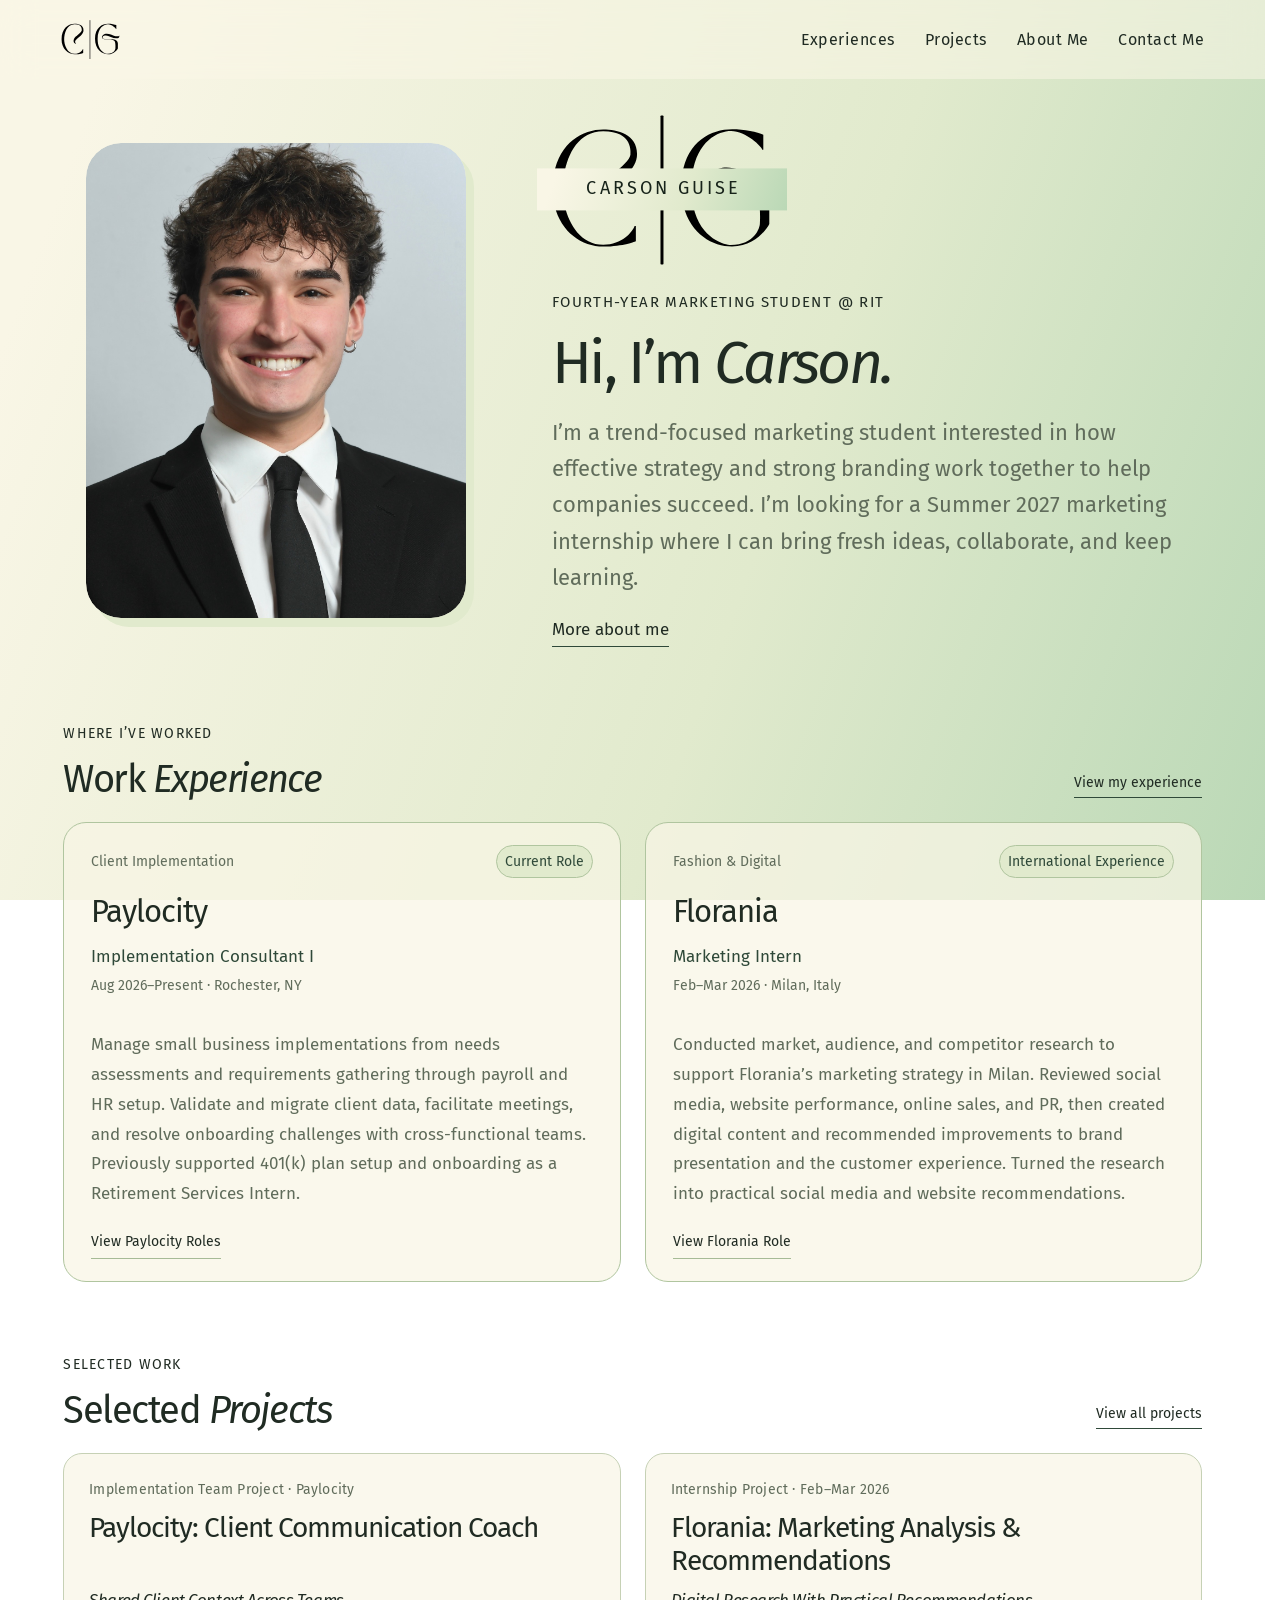
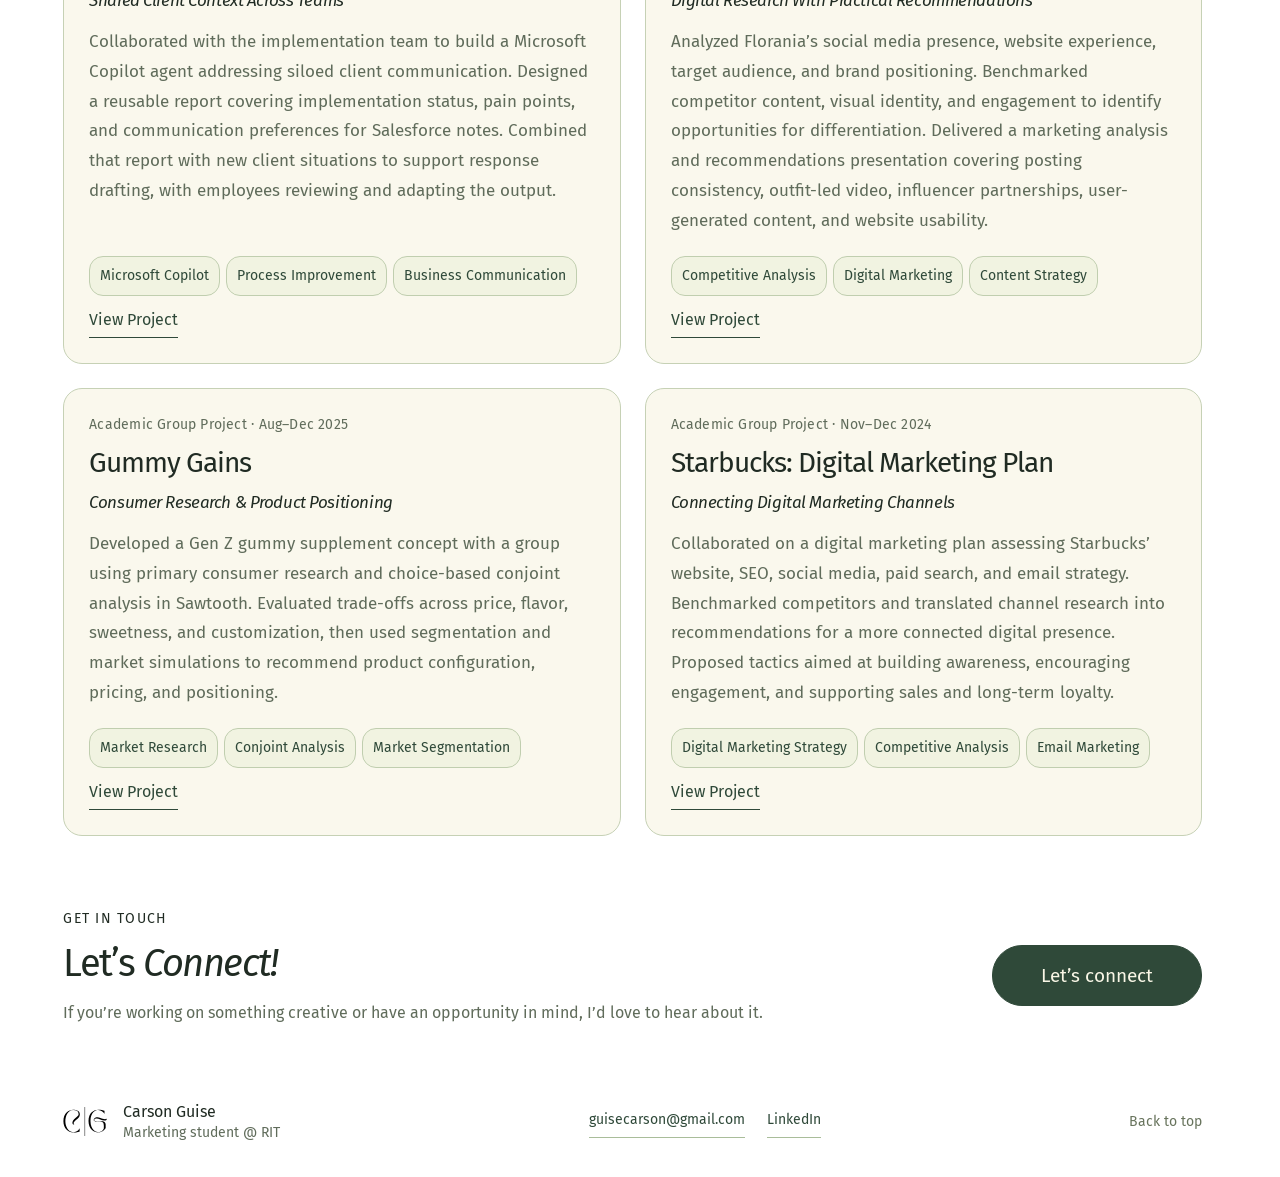
==== commit 13d45460: "11/20 - Fixing Mobile Hover View" ====
--- a/index.html
+++ b/index.html
@@ -1,10 +1,27 @@
 <!doctype html>
-<html lang="en">
+<html lang="en" prefix="og: https://ogp.me/ns#">
 <head>
   <meta charset="utf-8">
   <meta name="viewport" content="width=device-width, initial-scale=1">
   <meta name="robots" content="noindex,nofollow">
   <meta name="description" content="Meet Carson Guise, a fourth-year RIT Marketing student. Explore professional experiences and selected marketing projects.">
+  <meta property="og:type" content="website">
+  <meta property="og:site_name" content="Carson Guise — Marketing Portfolio">
+  <meta property="og:title" content="Carson Guise — RIT Marketing Portfolio">
+  <meta property="og:description" content="Meet Carson Guise, a fourth-year RIT Marketing student. Explore professional experiences and selected marketing projects.">
+  <meta property="og:url" content="https://carsonguise.github.io/">
+  <meta property="og:image" content="https://carsonguise.github.io/carson-guise-social-preview-v2.png">
+  <meta property="og:image:secure_url" content="https://carsonguise.github.io/carson-guise-social-preview-v2.png">
+  <meta property="og:image:type" content="image/png">
+  <meta property="og:image:width" content="1200">
+  <meta property="og:image:height" content="630">
+  <meta property="og:image:alt" content="Carson Guise’s CG logo and full name on a cream-to-sage green gradient.">
+  <meta name="twitter:card" content="summary_large_image">
+  <meta name="twitter:title" content="Carson Guise — RIT Marketing Portfolio">
+  <meta name="twitter:description" content="Meet Carson Guise, a fourth-year RIT Marketing student. Explore professional experiences and selected marketing projects.">
+  <meta name="twitter:image" content="https://carsonguise.github.io/carson-guise-social-preview-v2.png">
+  <meta name="twitter:image:alt" content="Carson Guise’s CG logo and full name on a cream-to-sage green gradient.">
+  <link rel="image_src" href="https://carsonguise.github.io/carson-guise-social-preview-v2.png">
   <meta name="theme-color" content="#f9f6e6">
   <title>Carson Guise — RIT Marketing Portfolio</title>
   <link rel="icon" href="cg-full.svg" type="image/svg+xml">
@@ -823,8 +840,8 @@
 .page-projects .plain-project-card :is(.card-meta,.project-period,.card-title-row,.card-skills){justify-content:center;width:100%}
 .page-projects .project-group-work .card-title-row h3{font-size:25px}
 .page-projects .card-skills{flex-wrap:wrap}
-.page-projects .project-card{transition:background .2s,border-color .2s,box-shadow .2s}
-.page-projects .project-card:is(:hover,:focus-within){background:#f9f6e6;border-color:#6e905e;box-shadow:0 8px 24px #38553420}
+.page-home :is(.home-experience-card,.home-project-card),.page-projects .project-card{transition:transform .2s,background .2s,border-color .2s,box-shadow .2s}
+.page-home :is(.home-experience-card,.home-project-card):is(:hover,:focus-within),.page-projects .project-card:is(:hover,:focus-within){transform:translateY(-4px);background:var(--cream);border-color:#b0c59f;box-shadow:0 9px 23px #3855340d}
 .page-projects .project-card :is(.project-open,.card-title-row,.card-subtitle,.card-summary){transform:none}
 #case-dialog,#case-dialog.has-project-document{width:min(1120px,calc(100vw - 48px));max-width:calc(100vw - 48px);height:min(900px,calc(100dvh - 48px));max-height:calc(100dvh - 48px);margin:auto;inset:0;padding:0;border:1px solid #a5b597;border-radius:24px;overflow:hidden;background:var(--cream)}
 #case-dialog[open],#case-dialog.has-project-document[open]{display:flex;flex-direction:column}
@@ -911,7 +928,7 @@
  #case-dialog .case-navigation button{width:0;flex:1;min-width:0;font-size:14px;padding:9px 7px}
  .section-heading>p{font-size:16px}
 }
-@media(prefers-reduced-motion:reduce){.page-projects .project-card{transition:none}}
+@media(prefers-reduced-motion:reduce){.page-home :is(.home-experience-card,.home-project-card),.page-projects .project-card{transition:none}.page-home :is(.home-experience-card,.home-project-card):is(:hover,:focus-within),.page-projects .project-card:is(:hover,:focus-within){transform:none}}
 
 /* Larger home introduction and quiet, accessible project result announcements. */
 .home-intro h1{font-size:clamp(44px,4.6vw,62px)}
@@ -1005,9 +1022,7 @@
 /* Work samples lead naturally to the related role and campaign examples. */
 .page-projects .project-card{display:flex;flex-direction:column}
 .page-projects .plain-project-card .project-open{height:auto;flex:1}
-.project-card-experience{display:flex;align-items:center;justify-content:center;min-height:56px;margin:0 18px 16px;padding:8px 12px;border:1px solid #a8bd99;border-radius:12px;background:#e1eacd70;color:var(--forest);font-size:14px;line-height:1.4;text-align:center}
-.project-card-experience:hover{background:var(--middle)}
-.project-experience-link{margin-top:17px;font-size:15px}
+.project-experience-link{margin-top:17px;font-size:16px;line-height:1.5;min-height:44px;max-width:100%;white-space:normal;overflow-wrap:anywhere}
 .resource-links{display:flex;flex-wrap:wrap;gap:10px;align-items:flex-start}
 .resource-links .button{font-size:15px;min-height:44px;padding:10px 16px}
 .experience-award-link{color:var(--forest);text-decoration:underline;text-underline-offset:3px}
@@ -1046,23 +1061,123 @@
 #case-dialog.experience-dialog .role-contributions ul{font-size:17px;line-height:1.8}
 #case-dialog.experience-dialog .experience-page-link{margin-top:24px;display:flex;width:max-content;max-width:100%}
 #case-dialog .case-navigation[hidden]{display:none}
+/* Social work samples stay with their roles and share one swipeable layout. */
+.work-samples{min-width:0;margin-top:25px}
+.samples-heading{display:flex;align-items:center;justify-content:space-between;gap:14px;flex-wrap:wrap}
+.samples-heading :is(h4,h5){font-size:20px;line-height:1.35;font-weight:500;margin:0}
+.samples-intro,.sample-website>p{font-size:16px;line-height:1.7;color:var(--muted);max-width:none;margin:10px 0 16px}
+.sample-controls{display:flex;gap:8px}
+.sample-controls[hidden]{display:none}
+.sample-controls button{min-height:40px;padding:8px 13px;border:1px solid #9bb18b;border-radius:999px;background:transparent;color:var(--forest);font:inherit;font-size:14px;cursor:pointer}
+.sample-controls button:is(:hover,:focus-visible){background:var(--middle)}
+.sample-controls button:disabled{opacity:.4;cursor:default}
+.social-sample-rail{display:grid;grid-auto-flow:column;grid-auto-columns:var(--sample-column-width,calc((100% - 18px)/2));gap:var(--sample-gap,18px);min-width:0;max-width:100%;overflow-x:auto;scroll-snap-type:x mandatory;scroll-padding-inline:1px;overscroll-behavior-x:contain;padding:1px 1px 12px;scrollbar-width:thin;scrollbar-color:#8da77e transparent}
+.work-samples-three{--sample-column-width:calc((100% - 28px)/3);--sample-gap:14px}
+.work-samples-three .social-preview{height:440px}
+.work-samples-three .social-sample figcaption{min-height:84px;padding:12px 14px}
+.social-sample{display:flex;flex-direction:column;min-width:0;margin:0;scroll-snap-align:start;scroll-snap-stop:always;background:#fff9;border:1px solid #becdb0;border-radius:16px;overflow:hidden}
+.social-sample figcaption{display:flex;flex-direction:column;gap:5px;padding:15px 17px;min-height:99px}
+.sample-platform{font-size:14px;color:var(--muted)}
+.social-sample figcaption strong{font-size:17px;font-weight:500;line-height:1.4}
+.social-preview{display:block;width:100%;height:600px;border:0;background:#fff}
+.social-video{object-fit:contain;background:#28323b}
+.social-sample .sample-source{font-size:15px;line-height:1.5;margin:15px 17px;align-self:flex-start}
+.social-sample .sample-note{font-size:14px;line-height:1.6;color:var(--muted);margin:13px 17px 0}
+.sample-website{margin-top:19px}
+.sample-website p>.text-link{display:inline;padding:0;font:inherit}
+.sample-website-links{display:flex;gap:15px 24px;flex-wrap:wrap;font-size:16px}
+.social-sample-rail:focus-visible{outline:2px solid var(--forest);outline-offset:3px}
+@media(max-width:1100px){.work-samples-three{--sample-column-width:calc((100% - 14px)/2)}}
+@media(max-width:900px){.social-sample-rail{grid-auto-columns:100%}.social-preview{height:580px}}
+@media(max-width:650px){.work-samples{margin-top:22px}.samples-heading :is(h4,h5){font-size:19px}.social-sample figcaption{min-height:0;padding:14px}.social-preview{height:530px}.social-sample .sample-source{margin:14px}.sample-controls button{min-height:42px}.sample-website-links{gap:12px 20px}}
 @media(max-width:650px){
  .page-home .home-experience-card>p.home-card-summary,.page-home .home-project-card .card-summary{font-size:16px}
  #case-dialog.experience-dialog .company-card{padding:18px 20px 24px}
  #case-dialog.experience-dialog .role-contributions ul{font-size:16px}
 }
 
+/* Give phone layouts room for readable text and complete controls. */
+.nav-toggle,.topic-select{display:none}
+@media(max-width:600px){
+ html{scrollbar-gutter:auto}
+ body{font-size:16px;line-height:1.65}
+ .site-header{display:grid;grid-template-columns:minmax(0,1fr) 44px;gap:8px 14px;align-items:center;height:auto;min-height:68px;padding:10px 20px}
+ .site-header .identity{width:44px;align-self:center}
+ .site-header .identity img{display:block;width:44px;height:auto}
+ .site-header.has-mobile-menu .nav-toggle{display:flex;align-items:center;justify-content:center;width:44px;height:44px;padding:9px;border:1px solid #a8bd99;border-radius:12px;background:#e1eacd70;color:var(--forest)}
+ .nav-toggle:hover,.nav-toggle[aria-expanded="true"]{background:var(--middle)}
+ .site-header nav{grid-column:1/-1;display:flex;flex-direction:column;align-items:stretch;gap:4px;width:100%;max-width:none;min-width:0;margin:0;padding:4px 0 10px}
+ .site-header.has-mobile-menu nav{display:none}
+ .site-header.menu-is-open nav{display:flex}
+ .site-header nav a{display:flex;align-items:center;justify-content:center;min-width:0;min-height:48px;padding:10px 14px;border-radius:12px;font-size:16px;line-height:1.5;white-space:normal;text-align:center}
+ .site-header nav a[aria-current="page"]{background:var(--middle)}
+ .site-header nav a:after{content:none}
+ .home-intro-copy>p:not(.eyebrow){font-size:18px;line-height:1.75}
+ .home-card-summary,.card-summary,.about-intro>p:not(.eyebrow),.education-card>p:not(.eyebrow),.more-heading>p:not(.eyebrow),.timeline-role-summary{line-height:1.75}
+ .about-intro>p:not(.eyebrow){margin-bottom:18px}
+ .role-contributions li+li,.education-card>ul li+li,.project-section li+li{margin-top:10px}
+ .page-experiences .company-entry{padding-left:20px}
+ .page-experiences .company-card{min-width:0;padding:20px 16px}
+ .page-experiences .timeline-role{padding-left:14px}
+ .page-projects .project-kinds{display:grid;grid-template-columns:repeat(3,minmax(0,1fr));gap:6px;width:100%;max-width:390px;margin-inline:auto}
+ .page-projects .project-kind{justify-content:center;min-width:0;min-height:48px;padding:7px 6px;font-size:14px;line-height:1.35;white-space:normal;text-align:center}
+ .page-projects .work-controls{display:grid;grid-template-columns:minmax(0,1fr);gap:14px}
+ .page-projects .filters{display:none}
+ .page-experiences .skill-filters{display:none}
+ .topic-select{display:grid;gap:6px;width:100%;min-width:0;font-size:14px;line-height:1.5}
+ .topic-select select{width:100%;min-width:0;min-height:46px;border:1px solid #b8c8a6;border-radius:24px;background-color:#f9f6e6ad;font-size:16px;padding:10px 38px 10px 14px}
+ .page-projects .gallery-tools{display:grid;grid-template-columns:minmax(0,1fr);gap:10px;width:100%;min-width:0}
+ .page-projects .gallery-tools .search-box{width:100%;min-width:0;min-height:46px;margin:0;gap:10px}
+ .page-projects .search-box svg{flex:none}
+ .page-projects .gallery-tools .search-box input{flex:1;min-width:0;width:100%;font-size:16px}
+ .page-projects .sort-box{display:grid;grid-template-columns:auto minmax(0,1fr);gap:10px;min-width:0}
+ .page-projects .sort-box>span{display:block}
+ .page-projects .sort-box select{width:100%;min-width:0;min-height:44px;padding:10px 14px;font-size:16px}
+ :is(.topic-select,.page-projects .sort-box) select{appearance:none;padding-right:38px;background-image:url("data:image/svg+xml,%3Csvg xmlns='http://www.w3.org/2000/svg' width='14' height='14' viewBox='0 0 14 14' fill='none'%3E%3Cpath d='m3 5 4 4 4-4' stroke='%23364f3b' stroke-width='1.5' stroke-linecap='round' stroke-linejoin='round'/%3E%3C/svg%3E");background-repeat:no-repeat;background-position:right 15px center}
+ .page-contact .simple-contact-links{grid-template-columns:repeat(2,minmax(0,1fr));gap:12px}
+ .page-contact .simple-contact-links>a{display:grid;grid-template-rows:21px minmax(0,1fr);justify-items:center;align-items:center;min-height:132px;padding:18px 10px;gap:10px;font-size:25px;letter-spacing:-.02em}
+ .page-contact .simple-contact-links .simple-email{font-size:16px;line-height:1.65;letter-spacing:0}
+ .page-contact .contact-link-label{font-size:14px;line-height:1.5;letter-spacing:0}
+ #case-dialog>.dialog-top{gap:12px;padding:10px 14px;font-size:14px;line-height:1.4}
+ #case-dialog>.dialog-top>a{min-width:0;overflow-wrap:anywhere}
+ #case-dialog #close-case{flex:none;min-height:44px}
+ #case-dialog>#case-content{scrollbar-width:thin}
+ #case-dialog :is(.case-header,.project-overview,.project-viewer){padding-inline:16px}
+ #case-dialog .project-section :is(p,li){font-size:16px;line-height:1.75}
+ #case-dialog .project-data{grid-auto-flow:row;grid-template-columns:repeat(2,minmax(0,1fr));grid-auto-columns:auto;overflow:visible;scroll-snap-type:none;padding-bottom:0;gap:12px}
+ #case-dialog .project-data>div:last-child:nth-child(odd){grid-column:1/-1}
+ #case-dialog .project-data strong{overflow-wrap:anywhere}
+ #case-dialog .viewer-file-picker{display:grid;grid-template-columns:minmax(0,1fr);gap:6px;min-width:0;width:100%}
+ #case-dialog .viewer-file-picker select{width:100%;max-width:100%;min-width:0;min-height:44px;font-size:16px}
+ #case-dialog .viewer-page-picker select{min-height:44px;font-size:16px}
+ #case-dialog :is(.button,.experience-page-link){min-width:0;max-width:100%;white-space:normal;overflow-wrap:anywhere;text-align:center}
+}
+
+/* Phone cards keep a clear action and gain a quiet hover cue as they pass by. */
+@media(max-width:600px){
+ .page-home :is(.home-experience-card,.home-project-card),.page-projects .project-card{transition:background-color .24s ease,border-color .24s ease,box-shadow .24s ease}
+ .page-home :is(.home-experience-card,.home-project-card):is(:hover,:focus-within),.page-projects .project-card:is(:hover,:focus-within){transform:none}
+ .page-home :is(.home-experience-card,.home-project-card).mobile-card-in-view,.page-projects .project-card.mobile-card-in-view{background:#edf2de;border-color:#78966c;box-shadow:0 6px 18px #38553418;transform:none}
+ .page-home .home-experience-card .home-card-cta,.page-home .home-project-card .project-card-link,.page-projects .plain-project-card .project-card-link{display:inline-flex;align-items:center;justify-content:center;min-height:44px;padding:9px 15px;border:1px solid #829e73;border-radius:24px;background:transparent;font-size:15px;line-height:1.5;transition:background-color .2s ease,color .2s ease}
+ :is(.page-home,.page-projects) .mobile-card-in-view :is(.home-card-cta,.project-card-link){background:var(--forest);color:var(--cream);border-color:var(--forest)}
+}
+@media(max-width:600px) and (prefers-reduced-motion:reduce){
+ .page-home :is(.home-experience-card,.home-project-card),.page-projects .project-card,.page-home .home-experience-card .home-card-cta,.page-home .home-project-card .project-card-link,.page-projects .plain-project-card .project-card-link{transition:none}
+}
+
 </style>
-  <script src="site-afc921a1ff65.js" defer></script>
-  <script src="projects-f7d74bbbc66f.js" defer></script>
+  <script src="site-4f2aef1db62a.js" defer></script>
+  <script src="work-samples-30059d3bade7.js" defer></script>
+  <script src="projects-a5b346f83e52.js" defer></script>
   <script src="viewer-f7ff3849b371.js" defer></script>
-  <script src="app-db6b2c29df2d.js" defer></script>
+  <script src="app-03f6e9233a4f.js" defer></script>
 </head>
 <body class="page-home" data-page="home">
   <a class="skip-link" href="#top">Skip to content</a>
   <header class="site-header">
     <a class="identity" href="index.html" aria-label="Carson Guise, home" aria-current="page"><img src="cg-full.svg" alt="Carson Guise CG monogram" width="60" height="39"></a>
-    <nav aria-label="Main navigation">
+    <button class="nav-toggle" type="button" aria-label="Open navigation menu" aria-controls="primary-navigation" aria-expanded="false"><svg width="24" height="24" viewBox="0 0 24 24" fill="none" stroke="currentColor" stroke-width="1.6" stroke-linecap="round" aria-hidden="true"><path d="M4 6h16M4 12h16M4 18h16"/></svg></button>
+    <nav id="primary-navigation" aria-label="Main navigation">
       <a href="experiences.html">Experiences</a>
       <a href="projects.html">Projects</a>
       <a href="about.html">About Me</a>
@@ -1087,15 +1202,28 @@
     <section class="home-section" aria-labelledby="home-project-title">
       <div class="home-section-heading"><div><p class="eyebrow">Selected work</p><h2 id="home-project-title">Selected <em>Projects</em></h2></div><a class="text-link" href="projects.html">View all projects</a></div>
       <div class="home-project-grid">
-        <article class="project-card home-project-card plain-project-card"><a class="project-open" href="#project/paylocity-communication-coach" data-home-project="paylocity-communication-coach" aria-label="Explore the Paylocity Client Communication Coach project" aria-haspopup="dialog" aria-controls="case-dialog"><div class="card-meta"><span>Professional Team Project · Paylocity</span></div><div class="card-title-row"><h3>Paylocity: Client Communication Coach</h3></div><p class="card-subtitle">Shared Client Context Across Teams</p><p class="card-summary">Collaborated with the implementation team to build a Microsoft Copilot agent addressing siloed client communication. Designed a reusable report covering implementation status, pain points, and communication preferences for Salesforce notes. Combined that report with new client situations to support response drafting, with employees reviewing and adapting the output.</p><div class="card-skills"><span>Microsoft Copilot</span><span>Process Improvement</span><span>Business Communication</span></div><span class="project-card-link">View Project</span></a></article>
+        <article class="project-card home-project-card plain-project-card"><a class="project-open" href="#project/paylocity-communication-coach" data-home-project="paylocity-communication-coach" aria-label="Explore the Paylocity Client Communication Coach project" aria-haspopup="dialog" aria-controls="case-dialog"><div class="card-meta"><span>Implementation Team Project · Paylocity</span></div><div class="card-title-row"><h3>Paylocity: Client Communication Coach</h3></div><p class="card-subtitle">Shared Client Context Across Teams</p><p class="card-summary">Collaborated with the implementation team to build a Microsoft Copilot agent addressing siloed client communication. Designed a reusable report covering implementation status, pain points, and communication preferences for Salesforce notes. Combined that report with new client situations to support response drafting, with employees reviewing and adapting the output.</p><div class="card-skills"><span>Microsoft Copilot</span><span>Process Improvement</span><span>Business Communication</span></div><span class="project-card-link">View Project</span></a></article>
         <article class="project-card home-project-card plain-project-card"><a class="project-open" href="#project/florania-strategy" data-home-project="florania-strategy" aria-label="Explore Florania’s marketing analysis and recommendations" aria-haspopup="dialog" aria-controls="case-dialog"><div class="card-meta"><span>Internship Project · Feb–Mar 2026</span></div><div class="card-title-row"><h3>Florania: Marketing Analysis & Recommendations</h3></div><p class="card-subtitle">Digital Research With Practical Recommendations</p><p class="card-summary">Analyzed Florania’s social media presence, website experience, target audience, and brand positioning. Benchmarked competitor content, visual identity, and engagement to identify opportunities for differentiation. Delivered a marketing analysis and recommendations presentation covering posting consistency, outfit-led video, influencer partnerships, user-generated content, and website usability.</p><div class="card-skills"><span>Competitive Analysis</span><span>Digital Marketing</span><span>Content Strategy</span></div><span class="project-card-link">View Project</span></a></article>
         <article class="project-card home-project-card plain-project-card"><a class="project-open" href="#project/gummy-gains" data-home-project="gummy-gains" aria-label="Explore the Gummy Gains project" aria-haspopup="dialog" aria-controls="case-dialog"><div class="card-meta"><span>Academic Group Project · Aug–Dec 2025</span></div><div class="card-title-row"><h3>Gummy Gains</h3></div><p class="card-subtitle">Consumer Research & Product Positioning</p><p class="card-summary">Developed a Gen Z gummy supplement concept with a group using primary consumer research and choice-based conjoint analysis in Sawtooth. Evaluated trade-offs across price, flavor, sweetness, and customization, then used segmentation and market simulations to recommend product configuration, pricing, and positioning.</p><div class="card-skills"><span>Market Research</span><span>Conjoint Analysis</span><span>Market Segmentation</span></div><span class="project-card-link">View Project</span></a></article>
         <article class="project-card home-project-card plain-project-card"><a class="project-open" href="#project/starbucks-digital" data-home-project="starbucks-digital" aria-label="Explore the Starbucks Digital Marketing Plan project" aria-haspopup="dialog" aria-controls="case-dialog"><div class="card-meta"><span>Academic Group Project · Nov–Dec 2024</span></div><div class="card-title-row"><h3>Starbucks: Digital Marketing Plan</h3></div><p class="card-subtitle">Connecting Digital Marketing Channels</p><p class="card-summary">Collaborated on a digital marketing plan assessing Starbucks’ website, SEO, social media, paid search, and email strategy. Benchmarked competitors and translated channel research into recommendations for a more connected digital presence. Proposed tactics aimed at building awareness, encouraging engagement, and supporting sales and long-term loyalty.</p><div class="card-skills"><span>Digital Marketing Strategy</span><span>Competitive Analysis</span><span>Email Marketing</span></div><span class="project-card-link">View Project</span></a></article>
       </div>
     </section>
     <section class="home-section home-connect" aria-labelledby="home-connect-title"><div><p class="eyebrow">Get in touch</p><h2 id="home-connect-title">Let’s <em>Connect!</em></h2><p>If you’re working on something creative or have an opportunity in mind, I’d love to hear about it.</p></div><a class="button primary" href="contact.html">Let’s connect</a></section>
-<template id="home-experience-paylocity"><article class="company-card"><header class="company-heading"><div><p class="eyebrow">Client implementation · Rochester, NY</p><h3>Paylocity</h3></div><span class="company-role-count">2 roles</span></header><p class="company-note">An internship followed by an ongoing implementation role.</p><div class="company-roles"><section class="timeline-role" data-role="implementation-consultant"><h4>Implementation Consultant I</h4><p class="role-period">Aug 2026–Present · Part-time · Hybrid</p><details open class="role-contributions" id="contributions-implementation-consultant"><summary>My contributions <span aria-hidden="true">+</span></summary><div><ul><li>Manage small business onboarding and implementation projects through needs assessments, business requirements, and payroll and HR configuration.</li><li>Analyze, validate, and migrate client data using Excel and HRIS platforms.</li><li>Facilitate meetings, resolve implementation challenges, and support clients alongside cross-functional teams.</li></ul></div></details></section><section class="timeline-role" data-role="retirement-services-intern"><h4>Retirement Services Intern</h4><p class="role-period">May–Aug 2026 · Internship · On-site</p><details open class="role-contributions" id="contributions-retirement-services-intern"><summary>My contributions <span aria-hidden="true">+</span></summary><div><ul><li>Supported 401(k) implementation through setup, requirements collection, and onboarding.</li><li>Partnered with cross-functional teams to streamline implementation workflows.</li><li>Collaborated with an intern cohort on a capstone project proposing ways to increase client engagement and post-implementation reviews.</li></ul></div></details></section></div><a class="text-link company-project-link" href="projects.html?kind=work#project/paylocity-communication-coach">View the Client Communication Coach</a></article></template>
-<template id="home-experience-florania"><article class="company-card"><header class="company-heading"><div><p class="eyebrow">Fashion & digital marketing · Milan, Italy</p><h3>Florania</h3></div><span class="company-role-count">1 role</span></header><p class="company-note">Research, content, and digital recommendations in an international setting.</p><div class="company-roles"><section class="timeline-role" data-role="florania-marketing-intern"><h4>Marketing Intern</h4><p class="role-period">Feb–Mar 2026 · Milan, Italy · Hybrid</p><details open class="role-contributions" id="contributions-florania-marketing-intern"><summary>My contributions <span aria-hidden="true">+</span></summary><div><ul><li>Researched markets and trends across social media, website performance, online sales, and PR.</li><li>Analyzed customer preferences to support product, merchandising, and assortment decisions.</li><li>Created digital marketing content and recommended website improvements for brand presence and user experience.</li><li>Used competitor analysis, audience research, and data-driven recommendations to support digital and communications strategy.</li></ul></div></details></section></div><a class="text-link company-project-link" href="projects.html#project/florania-strategy">View the Florania project</a></article></template>
+<template id="home-experience-paylocity"><article class="company-card"><header class="company-heading"><div><p class="eyebrow">Client implementation · Rochester, NY</p><h3>Paylocity</h3></div><span class="company-role-count">2 roles</span></header><p class="company-note">An internship followed by an ongoing implementation role.</p><div class="company-roles"><section class="timeline-role" data-role="implementation-consultant"><h4>Implementation Consultant I</h4><p class="role-period">Aug 2026–Present · Part-time · Hybrid</p><details open class="role-contributions" id="contributions-implementation-consultant"><summary>My Contributions <span aria-hidden="true">+</span></summary><div><ul><li>Manage small business onboarding and implementation projects through needs assessments, business requirements, and payroll and HR configuration.</li><li>Analyze, validate, and migrate client data using Excel and HRIS platforms.</li><li>Facilitate meetings, resolve implementation challenges, and support clients alongside cross-functional teams.</li></ul></div></details></section><section class="timeline-role" data-role="retirement-services-intern"><h4>Retirement Services Intern</h4><p class="role-period">May–Aug 2026 · Internship · On-site</p><details open class="role-contributions" id="contributions-retirement-services-intern"><summary>My Contributions <span aria-hidden="true">+</span></summary><div><ul><li>Supported 401(k) implementation through setup, requirements collection, and onboarding.</li><li>Partnered with cross-functional teams to streamline implementation workflows.</li><li>Collaborated with an intern cohort on a capstone project proposing ways to increase client engagement and post-implementation reviews.</li><li>Worked with the marketing team on a TikTok feature highlighting the internship experience.</li></ul></div></details><section class="work-samples" aria-label="Paylocity Internship Features">
+<div class="samples-heading"><h5>Internship Features</h5><div class="sample-controls" hidden><button type="button" data-sample-direction="-1" aria-label="Previous sample: Paylocity Internship Features" aria-controls="work-samples-paylocity-intern">Previous</button><button type="button" data-sample-direction="1" aria-label="Next sample: Paylocity Internship Features" aria-controls="work-samples-paylocity-intern">Next</button></div></div>
+<p class="samples-intro">Paylocity’s marketing team invited me to take part in their summer intern features. I worked with the team to create content for Instagram and TikTok.</p>
+<div class="social-sample-rail" id="work-samples-paylocity-intern" tabindex="0" role="region" aria-label="Paylocity Internship Features; scroll to explore"><figure class="social-sample">
+  <figcaption><span class="sample-platform">Instagram</span><strong>Summer Intern Feature</strong></figcaption>
+  <video class="social-preview social-video" src="paylocity-carson-summer-intern-feature.mp4" poster="paylocity-carson-summer-intern-feature.jpg" controls playsinline preload="metadata" controlslist="nodownload" aria-label="Summer Intern Feature on Instagram: Carson Guise, slide 2"><a href="https://www.instagram.com/p/DYpc3xCljhi/?img_index=2">View the Feature on Instagram</a></video>
+  <a class="text-link sample-source" href="https://www.instagram.com/p/DYpc3xCljhi/?img_index=2" target="_blank" rel="noopener noreferrer">View on Instagram</a>
+</figure><figure class="social-sample">
+  <figcaption><span class="sample-platform">TikTok</span><strong>Intern Feature With the Marketing Team</strong></figcaption>
+  <iframe class="social-preview" src="https://www.tiktok.com/player/v1/7665421350932139277?controls=1&amp;description=1&amp;music_info=1&amp;autoplay=0&amp;rel=0" title="Intern Feature With the Marketing Team on TikTok" loading="lazy" allow="fullscreen; picture-in-picture; encrypted-media" allowfullscreen referrerpolicy="strict-origin-when-cross-origin"></iframe>
+  <a class="text-link sample-source" href="https://www.tiktok.com/@pctycareers/video/7665421350932139277?lang=en" target="_blank" rel="noopener noreferrer">View on TikTok</a>
+</figure></div>
+
+</section></section></div><a class="text-link company-project-link" href="projects.html?kind=work#project/paylocity-communication-coach">View the Client Communication Coach</a></article></template>
+<template id="home-experience-florania"><article class="company-card"><header class="company-heading"><div><p class="eyebrow">Fashion & digital marketing · Milan, Italy</p><h3>Florania</h3></div><span class="company-role-count">1 role</span></header><p class="company-note">Research, content, and digital recommendations in an international setting.</p><div class="company-roles"><section class="timeline-role" data-role="florania-marketing-intern"><h4>Marketing Intern</h4><p class="role-period">Feb–Mar 2026 · Milan, Italy · Hybrid</p><details open class="role-contributions" id="contributions-florania-marketing-intern"><summary>My Contributions <span aria-hidden="true">+</span></summary><div><ul><li>Researched markets and trends across social media, website performance, online sales, and PR.</li><li>Analyzed customer preferences to support product, merchandising, and assortment decisions.</li><li>Created digital marketing content and recommended website improvements for brand presence and user experience.</li><li>Used competitor analysis, audience research, and data-driven recommendations to support digital and communications strategy.</li></ul></div></details></section></div><a class="text-link company-project-link" href="projects.html#project/florania-strategy">View the Florania project</a></article></template>
   </main>
   <footer><a class="footer-brand" href="index.html" aria-label="Carson Guise, home"><img src="cg-full.svg" width="45" height="29" alt=""><span>Carson Guise<br><small>Marketing student @ RIT</small></span></a><div class="footer-links" role="group" aria-label="Contact Carson"><a href="mailto:guisecarson@gmail.com">guisecarson@gmail.com</a><a href="https://www.linkedin.com/in/carson-guise/" target="_blank" rel="noopener noreferrer">LinkedIn</a></div><a href="#top">Back to top</a></footer>
   <dialog id="case-dialog" aria-labelledby="case-title"><div class="dialog-top"><a href="projects.html" id="dialog-home">CARSON GUISE / SELECTED WORK</a><button id="close-case" aria-label="Close project">Close <span>×</span></button></div><div id="case-content"></div><div class="case-navigation"><button id="previous-case"> Previous project</button><button id="next-case">Next project</button></div></dialog>
